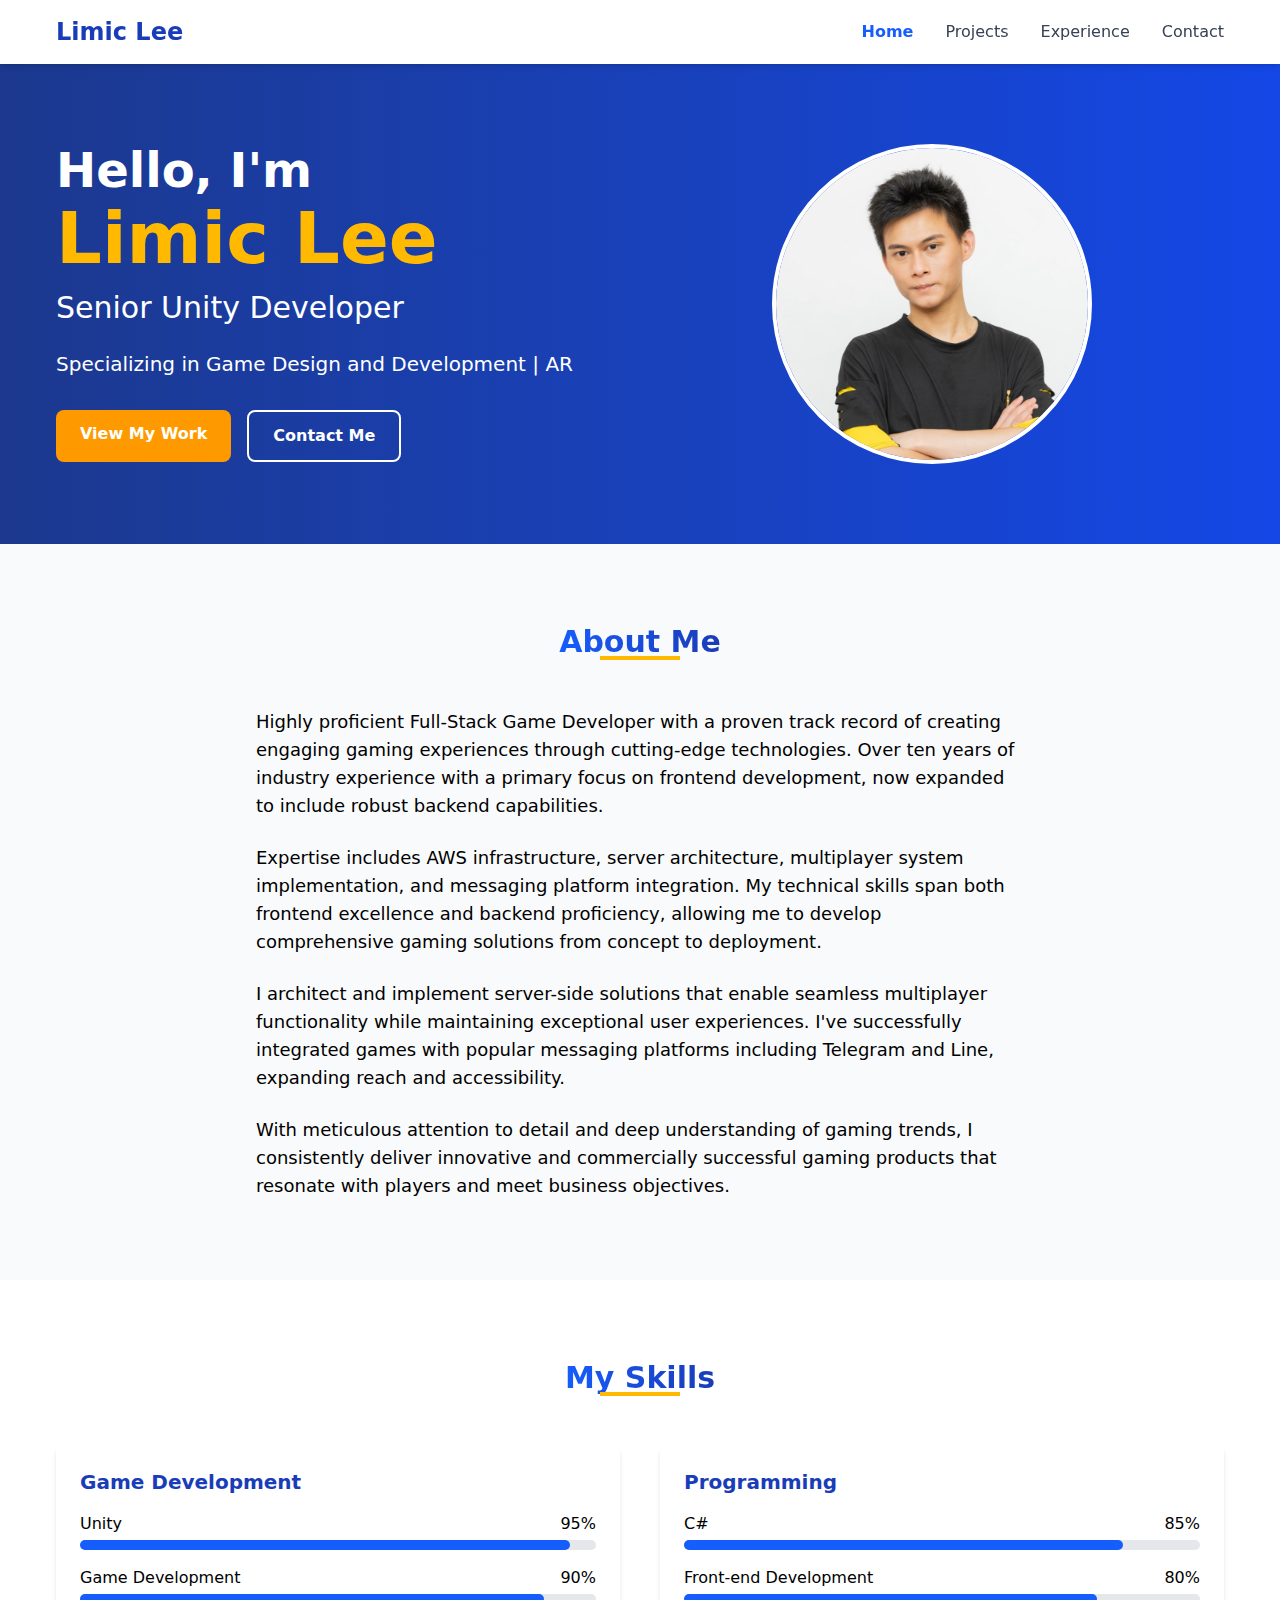
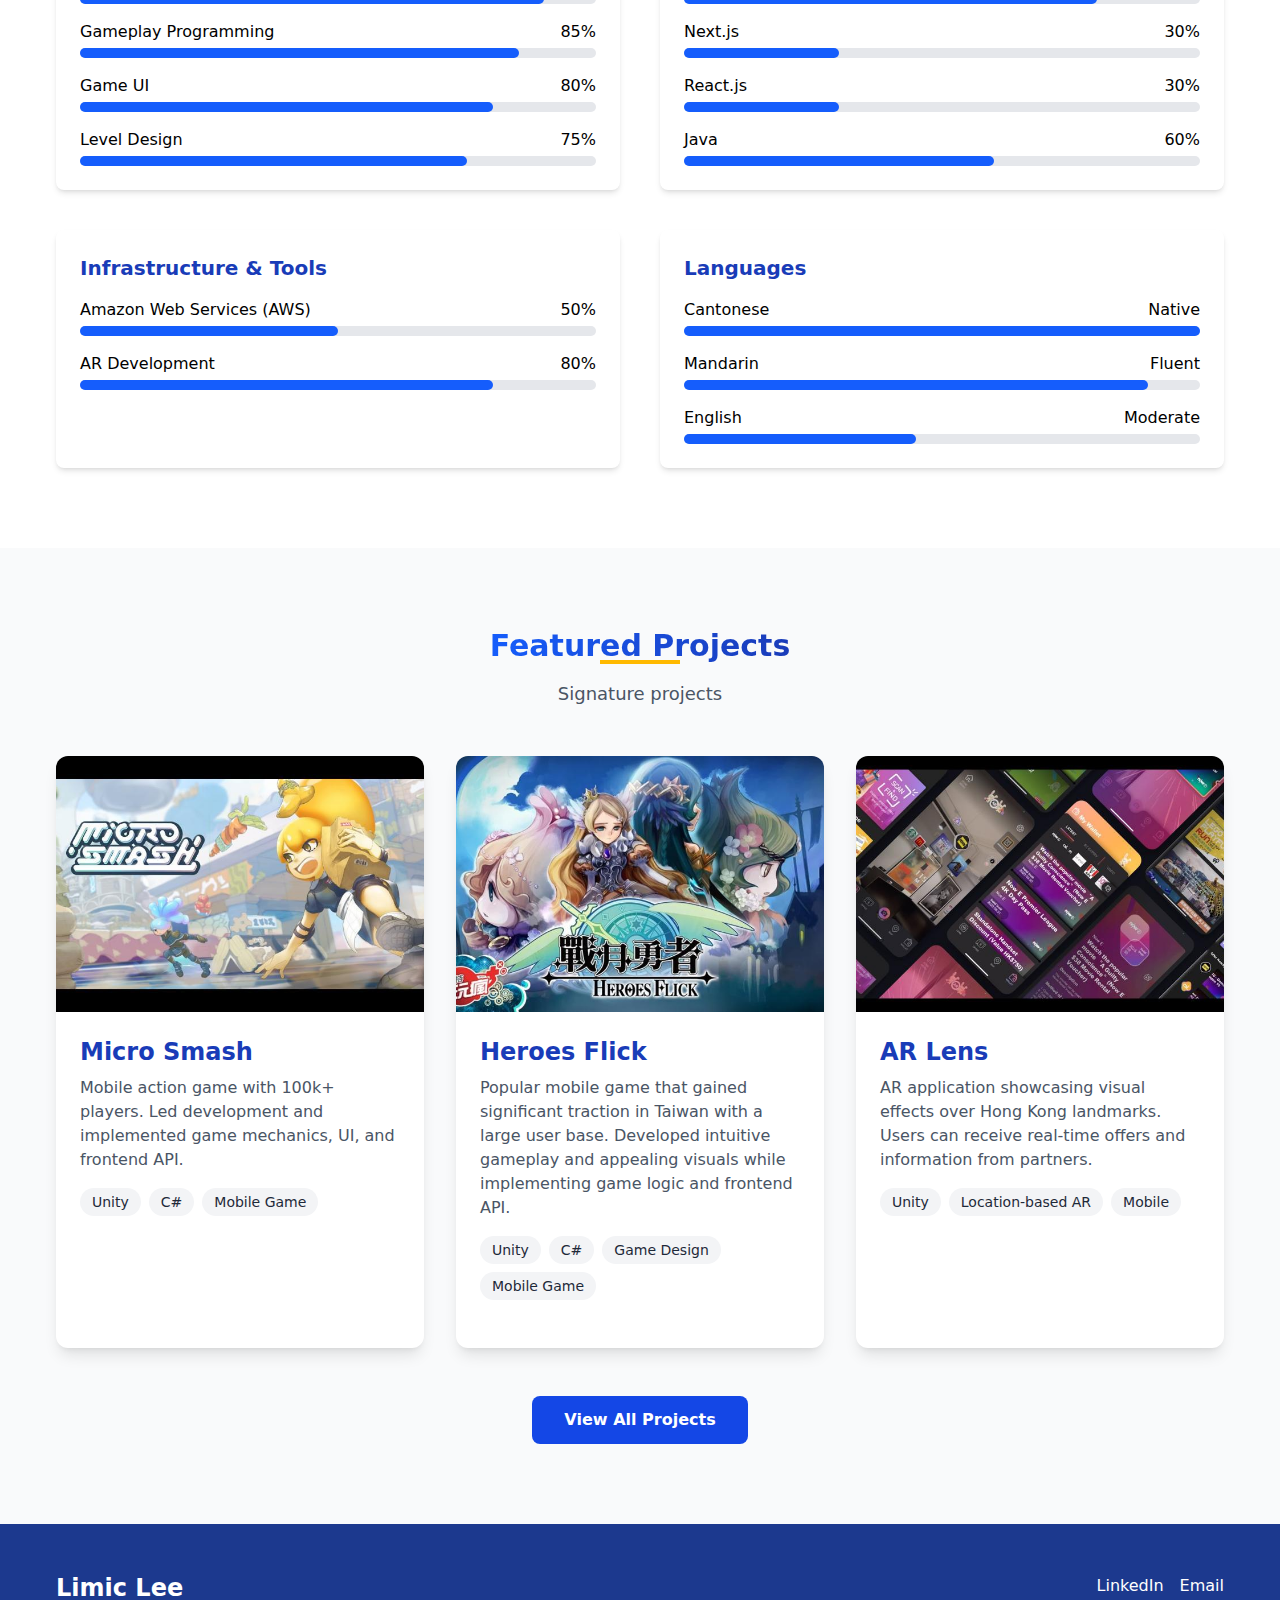
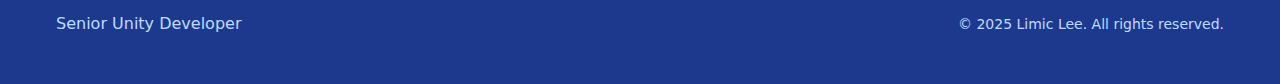
==== index.html @ 64f0cc7f "create" ====
<!DOCTYPE html><html lang="en"><head><meta charSet="utf-8"/><meta name="viewport" content="width=device-width, initial-scale=1"/><link rel="preload" as="image" href="/images/profile/profile.jpg"/><link rel="preload" as="image" href="/images/projects/micro-smash.jpg"/><link rel="stylesheet" href="/_next/static/css/51910f0afa88c07d.css" data-precedence="next"/><link rel="preload" as="script" fetchPriority="low" href="/_next/static/chunks/webpack-a0c8c72d72fac105.js"/><script src="/_next/static/chunks/4bd1b696-efeb426146ca8cad.js" async=""></script><script src="/_next/static/chunks/684-679fa1c70cdd7323.js" async=""></script><script src="/_next/static/chunks/main-app-23a3c7ce89d1ee80.js" async=""></script><script src="/_next/static/chunks/874-9ec3decfce9640ec.js" async=""></script><script src="/_next/static/chunks/app/layout-7b5fafb52e3a3478.js" async=""></script><script src="/_next/static/chunks/766-8f47c16c1f2393fc.js" async=""></script><script src="/_next/static/chunks/app/page-43a7a3dc8f6ba7e9.js" async=""></script><title>Limic Lee | Game Developer Portfolio</title><meta name="description" content="Senior Unity Developer specializing in Game Design and AR Development"/><link rel="icon" href="/favicon.ico" type="image/x-icon" sizes="16x16"/><script src="/_next/static/chunks/polyfills-42372ed130431b0a.js" noModule=""></script></head><body><header class="bg-white shadow-md sticky top-0 z-50"><div class="container mx-auto px-4"><div class="flex justify-between items-center h-16"><div class="flex-shrink-0 font-bold text-2xl text-blue-800"><a href="/">Limic Lee</a></div><nav class="hidden md:flex space-x-8"><a class="text-blue-600 font-semibold hover:text-blue-500 transition-colors" href="/">Home</a><a class="text-gray-700 hover:text-blue-500 transition-colors" href="/projects">Projects</a><a class="text-gray-700 hover:text-blue-500 transition-colors" href="/experience">Experience</a><a class="text-gray-700 hover:text-blue-500 transition-colors" href="/contact">Contact</a></nav><button class="md:hidden flex items-center"><svg class="w-6 h-6" fill="none" stroke="currentColor" viewBox="0 0 24 24" xmlns="http://www.w3.org/2000/svg"><path stroke-linecap="round" stroke-linejoin="round" stroke-width="2" d="M4 6h16M4 12h16M4 18h16"></path></svg></button></div></div></header><main><section class="bg-gradient-to-r from-blue-900 to-blue-700 text-white py-20"><div class="container mx-auto px-4"><div class="flex flex-col md:flex-row items-center"><div class="md:w-1/2 mb-10 md:mb-0"><h1 class="text-4xl md:text-5xl font-bold mb-4"><span class="block">Hello, I&#x27;m</span><span class="block text-6xl md:text-7xl mt-2 text-amber-400">Limic Lee</span></h1><h2 class="text-2xl md:text-3xl mb-6">Senior Unity Developer</h2><p class="text-xl mb-8">Specializing in Game Design and Development | AR</p><div class="flex flex-wrap gap-4"><a class="bg-amber-500 hover:bg-amber-600 text-white font-bold py-3 px-6 rounded-lg transition duration-300" href="/projects">View My Work</a><a class="bg-transparent hover:bg-white hover:text-blue-700 text-white font-bold py-3 px-6 border-2 border-white rounded-lg transition duration-300" href="/contact">Contact Me</a></div></div><div class="md:w-1/2 flex justify-center"><div class="relative w-64 h-64 md:w-80 md:h-80 rounded-full overflow-hidden border-4 border-white"><img alt="Limic Lee" decoding="async" data-nimg="fill" style="position:absolute;height:100%;width:100%;left:0;top:0;right:0;bottom:0;object-fit:cover;color:transparent" src="/images/profile/profile.jpg"/></div></div></div></div></section><section class="py-20 bg-gray-50" id="about"><div class="container mx-auto px-4"><h2 class="text-3xl font-bold text-center mb-12 relative"><span class="bg-gradient-to-r from-blue-600 to-blue-800 bg-clip-text text-transparent">About Me</span><div class="absolute bottom-0 left-1/2 transform -translate-x-1/2 w-20 h-1 bg-amber-400 mt-2"></div></h2><div class="max-w-3xl mx-auto"><p class="text-lg mb-6">Highly proficient Full-Stack Game Developer with a proven track record of creating engaging gaming experiences through cutting-edge technologies. Over ten years of industry experience with a primary focus on frontend development, now expanded to include robust backend capabilities.</p><p class="text-lg mb-6">Expertise includes AWS infrastructure, server architecture, multiplayer system implementation, and messaging platform integration. My technical skills span both frontend excellence and backend proficiency, allowing me to develop comprehensive gaming solutions from concept to deployment.</p><p class="text-lg mb-6">I architect and implement server-side solutions that enable seamless multiplayer functionality while maintaining exceptional user experiences. I&#x27;ve successfully integrated games with popular messaging platforms including Telegram and Line, expanding reach and accessibility.</p><p class="text-lg">With meticulous attention to detail and deep understanding of gaming trends, I consistently deliver innovative and commercially successful gaming products that resonate with players and meet business objectives.</p></div></div></section><section class="py-20" id="skills"><div class="container mx-auto px-4"><h2 class="text-3xl font-bold text-center mb-12 relative"><span class="bg-gradient-to-r from-blue-600 to-blue-800 bg-clip-text text-transparent">My Skills</span><div class="absolute bottom-0 left-1/2 transform -translate-x-1/2 w-20 h-1 bg-amber-400 mt-2"></div></h2><div class="grid grid-cols-1 md:grid-cols-2 gap-10"><div class="bg-white p-6 rounded-lg shadow-md"><h3 class="text-xl font-semibold mb-4 text-blue-800">Game Development</h3><div class="space-y-4"><div><div class="flex justify-between mb-1"><span>Unity</span><span>95%</span></div><div class="w-full bg-gray-200 rounded-full h-2.5"><div class="bg-blue-600 h-2.5 rounded-full" style="width:95%"></div></div></div><div><div class="flex justify-between mb-1"><span>Game Development</span><span>90%</span></div><div class="w-full bg-gray-200 rounded-full h-2.5"><div class="bg-blue-600 h-2.5 rounded-full" style="width:90%"></div></div></div><div><div class="flex justify-between mb-1"><span>Gameplay Programming</span><span>85%</span></div><div class="w-full bg-gray-200 rounded-full h-2.5"><div class="bg-blue-600 h-2.5 rounded-full" style="width:85%"></div></div></div><div><div class="flex justify-between mb-1"><span>Game UI</span><span>80%</span></div><div class="w-full bg-gray-200 rounded-full h-2.5"><div class="bg-blue-600 h-2.5 rounded-full" style="width:80%"></div></div></div><div><div class="flex justify-between mb-1"><span>Level Design</span><span>75%</span></div><div class="w-full bg-gray-200 rounded-full h-2.5"><div class="bg-blue-600 h-2.5 rounded-full" style="width:75%"></div></div></div></div></div><div class="bg-white p-6 rounded-lg shadow-md"><h3 class="text-xl font-semibold mb-4 text-blue-800">Programming</h3><div class="space-y-4"><div><div class="flex justify-between mb-1"><span>C#</span><span>85%</span></div><div class="w-full bg-gray-200 rounded-full h-2.5"><div class="bg-blue-600 h-2.5 rounded-full" style="width:85%"></div></div></div><div><div class="flex justify-between mb-1"><span>Front-end Development</span><span>80%</span></div><div class="w-full bg-gray-200 rounded-full h-2.5"><div class="bg-blue-600 h-2.5 rounded-full" style="width:80%"></div></div></div><div><div class="flex justify-between mb-1"><span>Next.js</span><span>30%</span></div><div class="w-full bg-gray-200 rounded-full h-2.5"><div class="bg-blue-600 h-2.5 rounded-full" style="width:30%"></div></div></div><div><div class="flex justify-between mb-1"><span>React.js</span><span>30%</span></div><div class="w-full bg-gray-200 rounded-full h-2.5"><div class="bg-blue-600 h-2.5 rounded-full" style="width:30%"></div></div></div><div><div class="flex justify-between mb-1"><span>Java</span><span>60%</span></div><div class="w-full bg-gray-200 rounded-full h-2.5"><div class="bg-blue-600 h-2.5 rounded-full" style="width:60%"></div></div></div></div></div><div class="bg-white p-6 rounded-lg shadow-md"><h3 class="text-xl font-semibold mb-4 text-blue-800">Infrastructure &amp; Tools</h3><div class="space-y-4"><div><div class="flex justify-between mb-1"><span>Amazon Web Services (AWS)</span><span>50%</span></div><div class="w-full bg-gray-200 rounded-full h-2.5"><div class="bg-blue-600 h-2.5 rounded-full" style="width:50%"></div></div></div><div><div class="flex justify-between mb-1"><span>AR Development</span><span>80%</span></div><div class="w-full bg-gray-200 rounded-full h-2.5"><div class="bg-blue-600 h-2.5 rounded-full" style="width:80%"></div></div></div></div></div><div class="bg-white p-6 rounded-lg shadow-md"><h3 class="text-xl font-semibold mb-4 text-blue-800">Languages</h3><div class="space-y-4"><div><div class="flex justify-between mb-1"><span>Cantonese</span><span>Native</span></div><div class="w-full bg-gray-200 rounded-full h-2.5"><div class="bg-blue-600 h-2.5 rounded-full" style="width:100%"></div></div></div><div><div class="flex justify-between mb-1"><span>Mandarin</span><span>Fluent</span></div><div class="w-full bg-gray-200 rounded-full h-2.5"><div class="bg-blue-600 h-2.5 rounded-full" style="width:90%"></div></div></div><div><div class="flex justify-between mb-1"><span>English</span><span>Moderate</span></div><div class="w-full bg-gray-200 rounded-full h-2.5"><div class="bg-blue-600 h-2.5 rounded-full" style="width:45%"></div></div></div></div></div></div></div></section><section class="py-20 bg-gray-50"><div class="container mx-auto px-4"><h2 class="text-3xl font-bold text-center mb-4 relative"><span class="bg-gradient-to-r from-blue-600 to-blue-800 bg-clip-text text-transparent">Featured Projects</span><div class="absolute bottom-0 left-1/2 transform -translate-x-1/2 w-20 h-1 bg-amber-400 mt-2"></div></h2><p class="text-center text-lg text-gray-600 mb-12">Signature projects</p><div class="grid grid-cols-1 md:grid-cols-2 lg:grid-cols-3 gap-8"><div class="bg-white rounded-xl overflow-hidden shadow-lg transition-transform hover:-translate-y-2 duration-300"><div class="relative h-64"><img alt="Micro Smash" decoding="async" data-nimg="fill" style="position:absolute;height:100%;width:100%;left:0;top:0;right:0;bottom:0;object-fit:cover;color:transparent" src="/images/projects/micro-smash.jpg"/></div><div class="p-6"><h3 class="text-2xl font-bold text-blue-800 mb-2">Micro Smash</h3><p class="text-gray-600 mb-4">Mobile action game with 100k+ players. Led development and implemented game mechanics, UI, and frontend API.</p><div class="flex flex-wrap gap-2 mb-6"><span class="bg-gray-100 text-gray-800 text-sm px-3 py-1 rounded-full">Unity</span><span class="bg-gray-100 text-gray-800 text-sm px-3 py-1 rounded-full">C#</span><span class="bg-gray-100 text-gray-800 text-sm px-3 py-1 rounded-full">Mobile Game</span></div></div></div><div class="bg-white rounded-xl overflow-hidden shadow-lg transition-transform hover:-translate-y-2 duration-300"><div class="relative h-64"><img alt="Heroes Flick" loading="lazy" decoding="async" data-nimg="fill" style="position:absolute;height:100%;width:100%;left:0;top:0;right:0;bottom:0;object-fit:cover;color:transparent" src="/images/projects/heroes-flick.jpg"/></div><div class="p-6"><h3 class="text-2xl font-bold text-blue-800 mb-2">Heroes Flick</h3><p class="text-gray-600 mb-4">Popular mobile game that gained significant traction in Taiwan with a large user base. Developed intuitive gameplay and appealing visuals while implementing game logic and frontend API.</p><div class="flex flex-wrap gap-2 mb-6"><span class="bg-gray-100 text-gray-800 text-sm px-3 py-1 rounded-full">Unity</span><span class="bg-gray-100 text-gray-800 text-sm px-3 py-1 rounded-full">C#</span><span class="bg-gray-100 text-gray-800 text-sm px-3 py-1 rounded-full">Game Design</span><span class="bg-gray-100 text-gray-800 text-sm px-3 py-1 rounded-full">Mobile Game</span></div></div></div><div class="bg-white rounded-xl overflow-hidden shadow-lg transition-transform hover:-translate-y-2 duration-300"><div class="relative h-64"><img alt="AR Lens" loading="lazy" decoding="async" data-nimg="fill" style="position:absolute;height:100%;width:100%;left:0;top:0;right:0;bottom:0;object-fit:cover;color:transparent" src="/images/projects/ar-lens.jpg"/></div><div class="p-6"><h3 class="text-2xl font-bold text-blue-800 mb-2">AR Lens</h3><p class="text-gray-600 mb-4">AR application showcasing visual effects over Hong Kong landmarks. Users can receive real-time offers and information from partners.</p><div class="flex flex-wrap gap-2 mb-6"><span class="bg-gray-100 text-gray-800 text-sm px-3 py-1 rounded-full">Unity</span><span class="bg-gray-100 text-gray-800 text-sm px-3 py-1 rounded-full">Location-based AR</span><span class="bg-gray-100 text-gray-800 text-sm px-3 py-1 rounded-full">Mobile</span></div></div></div></div><div class="text-center mt-12"><a class="bg-blue-700 hover:bg-blue-800 text-white font-semibold py-3 px-8 rounded-lg inline-block transition duration-300" href="/projects">View All Projects</a></div></div></section></main><footer class="bg-blue-900 text-white py-12"><div class="container mx-auto px-4"><div class="flex flex-col md:flex-row justify-between items-center"><div class="mb-6 md:mb-0"><h2 class="text-2xl font-bold mb-2">Limic Lee</h2><p class="text-blue-200">Senior Unity Developer</p></div><div class="flex flex-col items-center md:items-end"><div class="flex space-x-4 mb-4"><a href="https://linkedin.com/in/limic-lee" target="_blank" rel="noopener noreferrer" class="text-white hover:text-amber-400 transition duration-300" aria-label="LinkedIn">LinkedIn</a><a href="mailto:limiclee@gmail.com" class="text-white hover:text-amber-400 transition duration-300" aria-label="Email">Email</a></div><p class="text-blue-200 text-sm">© <!-- -->2025<!-- --> Limic Lee. All rights reserved.</p></div></div></div></footer><script src="/_next/static/chunks/webpack-a0c8c72d72fac105.js" async=""></script><script>(self.__next_f=self.__next_f||[]).push([0])</script><script>self.__next_f.push([1,"1:\"$Sreact.fragment\"\n2:I[4228,[\"874\",\"static/chunks/874-9ec3decfce9640ec.js\",\"177\",\"static/chunks/app/layout-7b5fafb52e3a3478.js\"],\"default\"]\n3:I[7555,[],\"\"]\n4:I[1295,[],\"\"]\n5:I[6874,[\"874\",\"static/chunks/874-9ec3decfce9640ec.js\",\"766\",\"static/chunks/766-8f47c16c1f2393fc.js\",\"974\",\"static/chunks/app/page-43a7a3dc8f6ba7e9.js\"],\"\"]\n6:I[3063,[\"874\",\"static/chunks/874-9ec3decfce9640ec.js\",\"766\",\"static/chunks/766-8f47c16c1f2393fc.js\",\"974\",\"static/chunks/app/page-43a7a3dc8f6ba7e9.js\"],\"Image\"]\n7:I[8922,[\"874\",\"static/chunks/874-9ec3decfce9640ec.js\",\"766\",\"static/chunks/766-8f47c16c1f2393fc.js\",\"974\",\"static/chunks/app/page-43a7a3dc8f6ba7e9.js\"],\"default\"]\n8:I[9665,[],\"OutletBoundary\"]\nb:I[9665,[],\"ViewportBoundary\"]\nd:I[9665,[],\"MetadataBoundary\"]\nf:I[6614,[],\"\"]\n:HL[\"/_next/static/css/51910f0afa88c07d.css\",\"style\"]\n"])</script><script>self.__next_f.push([1,"0:{\"P\":null,\"b\":\"Vn0CAXa1yQ4frohEZ2VW-\",\"p\":\"\",\"c\":[\"\",\"\"],\"i\":false,\"f\":[[[\"\",{\"children\":[\"__PAGE__\",{}]},\"$undefined\",\"$undefined\",true],[\"\",[\"$\",\"$1\",\"c\",{\"children\":[[[\"$\",\"link\",\"0\",{\"rel\":\"stylesheet\",\"href\":\"/_next/static/css/51910f0afa88c07d.css\",\"precedence\":\"next\",\"crossOrigin\":\"$undefined\",\"nonce\":\"$undefined\"}]],[\"$\",\"html\",null,{\"lang\":\"en\",\"children\":[\"$\",\"body\",null,{\"children\":[[\"$\",\"$L2\",null,{}],[\"$\",\"main\",null,{\"children\":[\"$\",\"$L3\",null,{\"parallelRouterKey\":\"children\",\"error\":\"$undefined\",\"errorStyles\":\"$undefined\",\"errorScripts\":\"$undefined\",\"template\":[\"$\",\"$L4\",null,{}],\"templateStyles\":\"$undefined\",\"templateScripts\":\"$undefined\",\"notFound\":[[[\"$\",\"title\",null,{\"children\":\"404: This page could not be found.\"}],[\"$\",\"div\",null,{\"style\":{\"fontFamily\":\"system-ui,\\\"Segoe UI\\\",Roboto,Helvetica,Arial,sans-serif,\\\"Apple Color Emoji\\\",\\\"Segoe UI Emoji\\\"\",\"height\":\"100vh\",\"textAlign\":\"center\",\"display\":\"flex\",\"flexDirection\":\"column\",\"alignItems\":\"center\",\"justifyContent\":\"center\"},\"children\":[\"$\",\"div\",null,{\"children\":[[\"$\",\"style\",null,{\"dangerouslySetInnerHTML\":{\"__html\":\"body{color:#000;background:#fff;margin:0}.next-error-h1{border-right:1px solid rgba(0,0,0,.3)}@media (prefers-color-scheme:dark){body{color:#fff;background:#000}.next-error-h1{border-right:1px solid rgba(255,255,255,.3)}}\"}}],[\"$\",\"h1\",null,{\"className\":\"next-error-h1\",\"style\":{\"display\":\"inline-block\",\"margin\":\"0 20px 0 0\",\"padding\":\"0 23px 0 0\",\"fontSize\":24,\"fontWeight\":500,\"verticalAlign\":\"top\",\"lineHeight\":\"49px\"},\"children\":404}],[\"$\",\"div\",null,{\"style\":{\"display\":\"inline-block\"},\"children\":[\"$\",\"h2\",null,{\"style\":{\"fontSize\":14,\"fontWeight\":400,\"lineHeight\":\"49px\",\"margin\":0},\"children\":\"This page could not be found.\"}]}]]}]}]],[]],\"forbidden\":\"$undefined\",\"unauthorized\":\"$undefined\"}]}],[\"$\",\"footer\",null,{\"className\":\"bg-blue-900 text-white py-12\",\"children\":[\"$\",\"div\",null,{\"className\":\"container mx-auto px-4\",\"children\":[\"$\",\"div\",null,{\"className\":\"flex flex-col md:flex-row justify-between items-center\",\"children\":[[\"$\",\"div\",null,{\"className\":\"mb-6 md:mb-0\",\"children\":[[\"$\",\"h2\",null,{\"className\":\"text-2xl font-bold mb-2\",\"children\":\"Limic Lee\"}],[\"$\",\"p\",null,{\"className\":\"text-blue-200\",\"children\":\"Senior Unity Developer\"}]]}],[\"$\",\"div\",null,{\"className\":\"flex flex-col items-center md:items-end\",\"children\":[[\"$\",\"div\",null,{\"className\":\"flex space-x-4 mb-4\",\"children\":[[\"$\",\"a\",null,{\"href\":\"https://linkedin.com/in/limic-lee\",\"target\":\"_blank\",\"rel\":\"noopener noreferrer\",\"className\":\"text-white hover:text-amber-400 transition duration-300\",\"aria-label\":\"LinkedIn\",\"children\":\"LinkedIn\"}],[\"$\",\"a\",null,{\"href\":\"mailto:limiclee@gmail.com\",\"className\":\"text-white hover:text-amber-400 transition duration-300\",\"aria-label\":\"Email\",\"children\":\"Email\"}]]}],[\"$\",\"p\",null,{\"className\":\"text-blue-200 text-sm\",\"children\":[\"© \",2025,\" Limic Lee. All rights reserved.\"]}]]}]]}]}]}]]}]}]]}],{\"children\":[\"__PAGE__\",[\"$\",\"$1\",\"c\",{\"children\":[[[\"$\",\"section\",null,{\"className\":\"bg-gradient-to-r from-blue-900 to-blue-700 text-white py-20\",\"children\":[\"$\",\"div\",null,{\"className\":\"container mx-auto px-4\",\"children\":[\"$\",\"div\",null,{\"className\":\"flex flex-col md:flex-row items-center\",\"children\":[[\"$\",\"div\",null,{\"className\":\"md:w-1/2 mb-10 md:mb-0\",\"children\":[[\"$\",\"h1\",null,{\"className\":\"text-4xl md:text-5xl font-bold mb-4\",\"children\":[[\"$\",\"span\",null,{\"className\":\"block\",\"children\":\"Hello, I'm\"}],[\"$\",\"span\",null,{\"className\":\"block text-6xl md:text-7xl mt-2 text-amber-400\",\"children\":\"Limic Lee\"}]]}],[\"$\",\"h2\",null,{\"className\":\"text-2xl md:text-3xl mb-6\",\"children\":\"Senior Unity Developer\"}],[\"$\",\"p\",null,{\"className\":\"text-xl mb-8\",\"children\":\"Specializing in Game Design and Development | AR\"}],[\"$\",\"div\",null,{\"className\":\"flex flex-wrap gap-4\",\"children\":[[\"$\",\"$L5\",null,{\"href\":\"/projects\",\"className\":\"bg-amber-500 hover:bg-amber-600 text-white font-bold py-3 px-6 rounded-lg transition duration-300\",\"children\":\"View My Work\"}],[\"$\",\"$L5\",null,{\"href\":\"/contact\",\"className\":\"bg-transparent hover:bg-white hover:text-blue-700 text-white font-bold py-3 px-6 border-2 border-white rounded-lg transition duration-300\",\"children\":\"Contact Me\"}]]}]]}],[\"$\",\"div\",null,{\"className\":\"md:w-1/2 flex justify-center\",\"children\":[\"$\",\"div\",null,{\"className\":\"relative w-64 h-64 md:w-80 md:h-80 rounded-full overflow-hidden border-4 border-white\",\"children\":[\"$\",\"$L6\",null,{\"src\":\"/images/profile/profile.jpg\",\"alt\":\"Limic Lee\",\"fill\":true,\"sizes\":\"(max-width: 768px) 100vw, 300px\",\"style\":{\"objectFit\":\"cover\"},\"priority\":true}]}]}]]}]}]}],[\"$\",\"section\",null,{\"className\":\"py-20 bg-gray-50\",\"id\":\"about\",\"children\":[\"$\",\"div\",null,{\"className\":\"container mx-auto px-4\",\"children\":[[\"$\",\"h2\",null,{\"className\":\"text-3xl font-bold text-center mb-12 relative\",\"children\":[[\"$\",\"span\",null,{\"className\":\"bg-gradient-to-r from-blue-600 to-blue-800 bg-clip-text text-transparent\",\"children\":\"About Me\"}],[\"$\",\"div\",null,{\"className\":\"absolute bottom-0 left-1/2 transform -translate-x-1/2 w-20 h-1 bg-amber-400 mt-2\"}]]}],[\"$\",\"div\",null,{\"className\":\"max-w-3xl mx-auto\",\"children\":[[\"$\",\"p\",null,{\"className\":\"text-lg mb-6\",\"children\":\"Highly proficient Full-Stack Game Developer with a proven track record of creating engaging gaming experiences through cutting-edge technologies. Over ten years of industry experience with a primary focus on frontend development, now expanded to include robust backend capabilities.\"}],[\"$\",\"p\",null,{\"className\":\"text-lg mb-6\",\"children\":\"Expertise includes AWS infrastructure, server architecture, multiplayer system implementation, and messaging platform integration. My technical skills span both frontend excellence and backend proficiency, allowing me to develop comprehensive gaming solutions from concept to deployment.\"}],[\"$\",\"p\",null,{\"className\":\"text-lg mb-6\",\"children\":\"I architect and implement server-side solutions that enable seamless multiplayer functionality while maintaining exceptional user experiences. I've successfully integrated games with popular messaging platforms including Telegram and Line, expanding reach and accessibility.\"}],[\"$\",\"p\",null,{\"className\":\"text-lg\",\"children\":\"With meticulous attention to detail and deep understanding of gaming trends, I consistently deliver innovative and commercially successful gaming products that resonate with players and meet business objectives.\"}]]}]]}]}],[\"$\",\"section\",null,{\"className\":\"py-20\",\"id\":\"skills\",\"children\":[\"$\",\"div\",null,{\"className\":\"container mx-auto px-4\",\"children\":[[\"$\",\"h2\",null,{\"className\":\"text-3xl font-bold text-center mb-12 relative\",\"children\":[[\"$\",\"span\",null,{\"className\":\"bg-gradient-to-r from-blue-600 to-blue-800 bg-clip-text text-transparent\",\"children\":\"My Skills\"}],[\"$\",\"div\",null,{\"className\":\"absolute bottom-0 left-1/2 transform -translate-x-1/2 w-20 h-1 bg-amber-400 mt-2\"}]]}],[\"$\",\"div\",null,{\"className\":\"grid grid-cols-1 md:grid-cols-2 gap-10\",\"children\":[[\"$\",\"div\",\"0\",{\"className\":\"bg-white p-6 rounded-lg shadow-md\",\"children\":[[\"$\",\"h3\",null,{\"className\":\"text-xl font-semibold mb-4 text-blue-800\",\"children\":\"Game Development\"}],[\"$\",\"div\",null,{\"className\":\"space-y-4\",\"children\":[[\"$\",\"div\",\"0\",{\"children\":[[\"$\",\"div\",null,{\"className\":\"flex justify-between mb-1\",\"children\":[[\"$\",\"span\",null,{\"children\":\"Unity\"}],[\"$\",\"span\",null,{\"children\":\"95%\"}]]}],[\"$\",\"div\",null,{\"className\":\"w-full bg-gray-200 rounded-full h-2.5\",\"children\":[\"$\",\"div\",null,{\"className\":\"bg-blue-600 h-2.5 rounded-full\",\"style\":{\"width\":\"95%\"}}]}]]}],[\"$\",\"div\",\"1\",{\"children\":[[\"$\",\"div\",null,{\"className\":\"flex justify-between mb-1\",\"children\":[[\"$\",\"span\",null,{\"children\":\"Game Development\"}],[\"$\",\"span\",null,{\"children\":\"90%\"}]]}],[\"$\",\"div\",null,{\"className\":\"w-full bg-gray-200 rounded-full h-2.5\",\"children\":[\"$\",\"div\",null,{\"className\":\"bg-blue-600 h-2.5 rounded-full\",\"style\":{\"width\":\"90%\"}}]}]]}],[\"$\",\"div\",\"2\",{\"children\":[[\"$\",\"div\",null,{\"className\":\"flex justify-between mb-1\",\"children\":[[\"$\",\"span\",null,{\"children\":\"Gameplay Programming\"}],[\"$\",\"span\",null,{\"children\":\"85%\"}]]}],[\"$\",\"div\",null,{\"className\":\"w-full bg-gray-200 rounded-full h-2.5\",\"children\":[\"$\",\"div\",null,{\"className\":\"bg-blue-600 h-2.5 rounded-full\",\"style\":{\"width\":\"85%\"}}]}]]}],[\"$\",\"div\",\"3\",{\"children\":[[\"$\",\"div\",null,{\"className\":\"flex justify-between mb-1\",\"children\":[[\"$\",\"span\",null,{\"children\":\"Game UI\"}],[\"$\",\"span\",null,{\"children\":\"80%\"}]]}],[\"$\",\"div\",null,{\"className\":\"w-full bg-gray-200 rounded-full h-2.5\",\"children\":[\"$\",\"div\",null,{\"className\":\"bg-blue-600 h-2.5 rounded-full\",\"style\":{\"width\":\"80%\"}}]}]]}],[\"$\",\"div\",\"4\",{\"children\":[[\"$\",\"div\",null,{\"className\":\"flex justify-between mb-1\",\"children\":[[\"$\",\"span\",null,{\"children\":\"Level Design\"}],[\"$\",\"span\",null,{\"children\":\"75%\"}]]}],[\"$\",\"div\",null,{\"className\":\"w-full bg-gray-200 rounded-full h-2.5\",\"children\":[\"$\",\"div\",null,{\"className\":\"bg-blue-600 h-2.5 rounded-full\",\"style\":{\"width\":\"75%\"}}]}]]}]]}]]}],[\"$\",\"div\",\"1\",{\"className\":\"bg-white p-6 rounded-lg shadow-md\",\"children\":[[\"$\",\"h3\",null,{\"className\":\"text-xl font-semibold mb-4 text-blue-800\",\"children\":\"Programming\"}],[\"$\",\"div\",null,{\"className\":\"space-y-4\",\"children\":[[\"$\",\"div\",\"0\",{\"children\":[[\"$\",\"div\",null,{\"className\":\"flex justify-between mb-1\",\"children\":[[\"$\",\"span\",null,{\"children\":\"C#\"}],[\"$\",\"span\",null,{\"children\":\"85%\"}]]}],[\"$\",\"div\",null,{\"className\":\"w-full bg-gray-200 rounded-full h-2.5\",\"children\":[\"$\",\"div\",null,{\"className\":\"bg-blue-600 h-2.5 rounded-full\",\"style\":{\"width\":\"85%\"}}]}]]}],[\"$\",\"div\",\"1\",{\"children\":[[\"$\",\"div\",null,{\"className\":\"flex justify-between mb-1\",\"children\":[[\"$\",\"span\",null,{\"children\":\"Front-end Development\"}],[\"$\",\"span\",null,{\"children\":\"80%\"}]]}],[\"$\",\"div\",null,{\"className\":\"w-full bg-gray-200 rounded-full h-2.5\",\"children\":[\"$\",\"div\",null,{\"className\":\"bg-blue-600 h-2.5 rounded-full\",\"style\":{\"width\":\"80%\"}}]}]]}],[\"$\",\"div\",\"2\",{\"children\":[[\"$\",\"div\",null,{\"className\":\"flex justify-between mb-1\",\"children\":[[\"$\",\"span\",null,{\"children\":\"Next.js\"}],[\"$\",\"span\",null,{\"children\":\"30%\"}]]}],[\"$\",\"div\",null,{\"className\":\"w-full bg-gray-200 rounded-full h-2.5\",\"children\":[\"$\",\"div\",null,{\"className\":\"bg-blue-600 h-2.5 rounded-full\",\"style\":{\"width\":\"30%\"}}]}]]}],[\"$\",\"div\",\"3\",{\"children\":[[\"$\",\"div\",null,{\"className\":\"flex justify-between mb-1\",\"children\":[[\"$\",\"span\",null,{\"children\":\"React.js\"}],[\"$\",\"span\",null,{\"children\":\"30%\"}]]}],[\"$\",\"div\",null,{\"className\":\"w-full bg-gray-200 rounded-full h-2.5\",\"children\":[\"$\",\"div\",null,{\"className\":\"bg-blue-600 h-2.5 rounded-full\",\"style\":{\"width\":\"30%\"}}]}]]}],[\"$\",\"div\",\"4\",{\"children\":[[\"$\",\"div\",null,{\"className\":\"flex justify-between mb-1\",\"children\":[[\"$\",\"span\",null,{\"children\":\"Java\"}],[\"$\",\"span\",null,{\"children\":\"60%\"}]]}],[\"$\",\"div\",null,{\"className\":\"w-full bg-gray-200 rounded-full h-2.5\",\"children\":[\"$\",\"div\",null,{\"className\":\"bg-blue-600 h-2.5 rounded-full\",\"style\":{\"width\":\"60%\"}}]}]]}]]}]]}],[\"$\",\"div\",\"2\",{\"className\":\"bg-white p-6 rounded-lg shadow-md\",\"children\":[[\"$\",\"h3\",null,{\"className\":\"text-xl font-semibold mb-4 text-blue-800\",\"children\":\"Infrastructure \u0026 Tools\"}],[\"$\",\"div\",null,{\"className\":\"space-y-4\",\"children\":[[\"$\",\"div\",\"0\",{\"children\":[[\"$\",\"div\",null,{\"className\":\"flex justify-between mb-1\",\"children\":[[\"$\",\"span\",null,{\"children\":\"Amazon Web Services (AWS)\"}],[\"$\",\"span\",null,{\"children\":\"50%\"}]]}],[\"$\",\"div\",null,{\"className\":\"w-full bg-gray-200 rounded-full h-2.5\",\"children\":[\"$\",\"div\",null,{\"className\":\"bg-blue-600 h-2.5 rounded-full\",\"style\":{\"width\":\"50%\"}}]}]]}],[\"$\",\"div\",\"1\",{\"children\":[[\"$\",\"div\",null,{\"className\":\"flex justify-between mb-1\",\"children\":[[\"$\",\"span\",null,{\"children\":\"AR Development\"}],[\"$\",\"span\",null,{\"children\":\"80%\"}]]}],[\"$\",\"div\",null,{\"className\":\"w-full bg-gray-200 rounded-full h-2.5\",\"children\":[\"$\",\"div\",null,{\"className\":\"bg-blue-600 h-2.5 rounded-full\",\"style\":{\"width\":\"80%\"}}]}]]}]]}]]}],[\"$\",\"div\",\"3\",{\"className\":\"bg-white p-6 rounded-lg shadow-md\",\"children\":[[\"$\",\"h3\",null,{\"className\":\"text-xl font-semibold mb-4 text-blue-800\",\"children\":\"Languages\"}],[\"$\",\"div\",null,{\"className\":\"space-y-4\",\"children\":[[\"$\",\"div\",\"0\",{\"children\":[[\"$\",\"div\",null,{\"className\":\"flex justify-between mb-1\",\"children\":[[\"$\",\"span\",null,{\"children\":\"Cantonese\"}],[\"$\",\"span\",null,{\"children\":\"Native\"}]]}],[\"$\",\"div\",null,{\"className\":\"w-full bg-gray-200 rounded-full h-2.5\",\"children\":[\"$\",\"div\",null,{\"className\":\"bg-blue-600 h-2.5 rounded-full\",\"style\":{\"width\":\"100%\"}}]}]]}],[\"$\",\"div\",\"1\",{\"children\":[[\"$\",\"div\",null,{\"className\":\"flex justify-between mb-1\",\"children\":[[\"$\",\"span\",null,{\"children\":\"Mandarin\"}],[\"$\",\"span\",null,{\"children\":\"Fluent\"}]]}],[\"$\",\"div\",null,{\"className\":\"w-full bg-gray-200 rounded-full h-2.5\",\"children\":[\"$\",\"div\",null,{\"className\":\"bg-blue-600 h-2.5 rounded-full\",\"style\":{\"width\":\"90%\"}}]}]]}],[\"$\",\"div\",\"2\",{\"children\":[[\"$\",\"div\",null,{\"className\":\"flex justify-between mb-1\",\"children\":[[\"$\",\"span\",null,{\"children\":\"English\"}],[\"$\",\"span\",null,{\"children\":\"Moderate\"}]]}],[\"$\",\"div\",null,{\"className\":\"w-full bg-gray-200 rounded-full h-2.5\",\"children\":[\"$\",\"div\",null,{\"className\":\"bg-blue-600 h-2.5 rounded-full\",\"style\":{\"width\":\"45%\"}}]}]]}]]}]]}]]}]]}]}],[\"$\",\"$L7\",null,{}]],\"$undefined\",null,[\"$\",\"$L8\",null,{\"children\":[\"$L9\",\"$La\",null]}]]}],{},null,false]},null,false],[\"$\",\"$1\",\"h\",{\"children\":[null,[\"$\",\"$1\",\"rVkNYYXtTAAxvlu_CWEqN\",{\"children\":[[\"$\",\"$Lb\",null,{\"children\":\"$Lc\"}],null]}],[\"$\",\"$Ld\",null,{\"children\":\"$Le\"}]]}],false]],\"m\":\"$undefined\",\"G\":[\"$f\",\"$undefined\"],\"s\":false,\"S\":true}\n"])</script><script>self.__next_f.push([1,"c:[[\"$\",\"meta\",\"0\",{\"charSet\":\"utf-8\"}],[\"$\",\"meta\",\"1\",{\"name\":\"viewport\",\"content\":\"width=device-width, initial-scale=1\"}]]\n9:null\n"])</script><script>self.__next_f.push([1,"a:null\ne:[[\"$\",\"title\",\"0\",{\"children\":\"Limic Lee | Game Developer Portfolio\"}],[\"$\",\"meta\",\"1\",{\"name\":\"description\",\"content\":\"Senior Unity Developer specializing in Game Design and AR Development\"}],[\"$\",\"link\",\"2\",{\"rel\":\"icon\",\"href\":\"/favicon.ico\",\"type\":\"image/x-icon\",\"sizes\":\"16x16\"}]]\n"])</script></body></html>
---- _next/static/css/51910f0afa88c07d.css ----
/*! tailwindcss v4.1.0 | MIT License | https://tailwindcss.com */@supports (((-webkit-hyphens:none)) and (not (margin-trim:inline))) or ((-moz-orient:inline) and (not (color:rgb(from red r g b)))){@layer base{*,::backdrop,:after,:before{--tw-translate-x:0;--tw-translate-y:0;--tw-translate-z:0;--tw-rotate-x:rotateX(0);--tw-rotate-y:rotateY(0);--tw-rotate-z:rotateZ(0);--tw-skew-x:skewX(0);--tw-skew-y:skewY(0);--tw-space-y-reverse:0;--tw-space-x-reverse:0;--tw-border-style:solid;--tw-gradient-position:initial;--tw-gradient-from:#0000;--tw-gradient-via:#0000;--tw-gradient-to:#0000;--tw-gradient-stops:initial;--tw-gradient-via-stops:initial;--tw-gradient-from-position:0%;--tw-gradient-via-position:50%;--tw-gradient-to-position:100%;--tw-font-weight:initial;--tw-shadow:0 0 #0000;--tw-shadow-color:initial;--tw-shadow-alpha:100%;--tw-inset-shadow:0 0 #0000;--tw-inset-shadow-color:initial;--tw-inset-shadow-alpha:100%;--tw-ring-color:initial;--tw-ring-shadow:0 0 #0000;--tw-inset-ring-color:initial;--tw-inset-ring-shadow:0 0 #0000;--tw-ring-inset:initial;--tw-ring-offset-width:0px;--tw-ring-offset-color:#fff;--tw-ring-offset-shadow:0 0 #0000;--tw-duration:initial}}}@layer theme{:host,:root{--font-sans:ui-sans-serif,system-ui,sans-serif,"Apple Color Emoji","Segoe UI Emoji","Segoe UI Symbol","Noto Color Emoji";--font-mono:ui-monospace,SFMono-Regular,Menlo,Monaco,Consolas,"Liberation Mono","Courier New",monospace;--color-red-50:oklch(97.1% .013 17.38);--color-red-200:oklch(88.5% .062 18.334);--color-red-700:oklch(50.5% .213 27.518);--color-amber-400:oklch(82.8% .189 84.429);--color-amber-500:oklch(76.9% .188 70.08);--color-amber-600:oklch(66.6% .179 58.318);--color-green-50:oklch(98.2% .018 155.826);--color-green-200:oklch(92.5% .084 155.995);--color-green-700:oklch(52.7% .154 150.069);--color-blue-100:oklch(93.2% .032 255.585);--color-blue-200:oklch(88.2% .059 254.128);--color-blue-500:oklch(62.3% .214 259.815);--color-blue-600:oklch(54.6% .245 262.881);--color-blue-700:oklch(48.8% .243 264.376);--color-blue-800:oklch(42.4% .199 265.638);--color-blue-900:oklch(37.9% .146 265.522);--color-gray-50:oklch(98.5% .002 247.839);--color-gray-100:oklch(96.7% .003 264.542);--color-gray-200:oklch(92.8% .006 264.531);--color-gray-300:oklch(87.2% .01 258.338);--color-gray-500:oklch(55.1% .027 264.364);--color-gray-600:oklch(44.6% .03 256.802);--color-gray-700:oklch(37.3% .034 259.733);--color-gray-800:oklch(27.8% .033 256.848);--color-black:#000;--color-white:#fff;--spacing:.25rem;--container-3xl:48rem;--container-4xl:56rem;--text-xs:.75rem;--text-xs--line-height:calc(1/.75);--text-sm:.875rem;--text-sm--line-height:calc(1.25/.875);--text-lg:1.125rem;--text-lg--line-height:calc(1.75/1.125);--text-xl:1.25rem;--text-xl--line-height:calc(1.75/1.25);--text-2xl:1.5rem;--text-2xl--line-height:calc(2/1.5);--text-3xl:1.875rem;--text-3xl--line-height:calc(2.25/1.875);--text-4xl:2.25rem;--text-4xl--line-height:calc(2.5/2.25);--text-5xl:3rem;--text-5xl--line-height:1;--text-6xl:3.75rem;--text-6xl--line-height:1;--text-7xl:4.5rem;--text-7xl--line-height:1;--font-weight-medium:500;--font-weight-semibold:600;--font-weight-bold:700;--radius-md:.375rem;--radius-lg:.5rem;--radius-xl:.75rem;--default-transition-duration:.15s;--default-transition-timing-function:cubic-bezier(.4,0,.2,1);--default-font-family:var(--font-sans);--default-mono-font-family:var(--font-mono)}}@layer base{*,::backdrop,:after,:before{box-sizing:border-box;border:0 solid;margin:0;padding:0}::file-selector-button{box-sizing:border-box;border:0 solid;margin:0;padding:0}:host,html{-webkit-text-size-adjust:100%;tab-size:4;line-height:1.5;font-family:var(--default-font-family,ui-sans-serif,system-ui,sans-serif,"Apple Color Emoji","Segoe UI Emoji","Segoe UI Symbol","Noto Color Emoji");font-feature-settings:var(--default-font-feature-settings,normal);font-variation-settings:var(--default-font-variation-settings,normal);-webkit-tap-highlight-color:transparent}hr{height:0;color:inherit;border-top-width:1px}abbr:where([title]){-webkit-text-decoration:underline dotted;text-decoration:underline dotted}h1,h2,h3,h4,h5,h6{font-size:inherit;font-weight:inherit}a{color:inherit;-webkit-text-decoration:inherit;text-decoration:inherit}b,strong{font-weight:bolder}code,kbd,pre,samp{font-family:var(--default-mono-font-family,ui-monospace,SFMono-Regular,Menlo,Monaco,Consolas,"Liberation Mono","Courier New",monospace);font-feature-settings:var(--default-mono-font-feature-settings,normal);font-variation-settings:var(--default-mono-font-variation-settings,normal);font-size:1em}small{font-size:80%}sub,sup{vertical-align:baseline;font-size:75%;line-height:0;position:relative}sub{bottom:-.25em}sup{top:-.5em}table{text-indent:0;border-color:inherit;border-collapse:collapse}:-moz-focusring{outline:auto}progress{vertical-align:baseline}summary{display:list-item}menu,ol,ul{list-style:none}audio,canvas,embed,iframe,img,object,svg,video{vertical-align:middle;display:block}img,video{max-width:100%;height:auto}button,input,optgroup,select,textarea{font:inherit;font-feature-settings:inherit;font-variation-settings:inherit;letter-spacing:inherit;color:inherit;opacity:1;background-color:#0000;border-radius:0}::file-selector-button{font:inherit;font-feature-settings:inherit;font-variation-settings:inherit;letter-spacing:inherit;color:inherit;opacity:1;background-color:#0000;border-radius:0}:where(select:is([multiple],[size])) optgroup{font-weight:bolder}:where(select:is([multiple],[size])) optgroup option{padding-inline-start:20px}::file-selector-button{margin-inline-end:4px}::placeholder{opacity:1}@supports (not ((-webkit-appearance:-apple-pay-button))) or (contain-intrinsic-size:1px){::placeholder{color:color-mix(in oklab,currentColor 50%,transparent)}}textarea{resize:vertical}::-webkit-search-decoration{-webkit-appearance:none}::-webkit-date-and-time-value{min-height:1lh;text-align:inherit}::-webkit-datetime-edit{display:inline-flex}::-webkit-datetime-edit-fields-wrapper{padding:0}::-webkit-datetime-edit,::-webkit-datetime-edit-year-field{padding-block:0}::-webkit-datetime-edit-day-field,::-webkit-datetime-edit-month-field{padding-block:0}::-webkit-datetime-edit-hour-field,::-webkit-datetime-edit-minute-field{padding-block:0}::-webkit-datetime-edit-millisecond-field,::-webkit-datetime-edit-second-field{padding-block:0}::-webkit-datetime-edit-meridiem-field{padding-block:0}:-moz-ui-invalid{box-shadow:none}button,input:where([type=button],[type=reset],[type=submit]){appearance:button}::file-selector-button{appearance:button}::-webkit-inner-spin-button,::-webkit-outer-spin-button{height:auto}[hidden]:where(:not([hidden=until-found])){display:none!important}}@layer components;@layer utilities{.absolute{position:absolute}.fixed{position:fixed}.relative{position:relative}.sticky{position:sticky}.inset-0{inset:calc(var(--spacing)*0)}.top-0{top:calc(var(--spacing)*0)}.top-2{top:calc(var(--spacing)*2)}.right-2{right:calc(var(--spacing)*2)}.bottom-0{bottom:calc(var(--spacing)*0)}.-left-\[14px\]{left:-14px}.left-0{left:calc(var(--spacing)*0)}.left-1\/2{left:50%}.z-50{z-index:50}.container{width:100%}@media (min-width:40rem){.container{max-width:40rem}}@media (min-width:48rem){.container{max-width:48rem}}@media (min-width:64rem){.container{max-width:64rem}}@media (min-width:80rem){.container{max-width:80rem}}@media (min-width:96rem){.container{max-width:96rem}}.mx-auto{margin-inline:auto}.mt-1{margin-top:calc(var(--spacing)*1)}.mt-2{margin-top:calc(var(--spacing)*2)}.mt-4{margin-top:calc(var(--spacing)*4)}.mt-12{margin-top:calc(var(--spacing)*12)}.mt-16{margin-top:calc(var(--spacing)*16)}.mr-4{margin-right:calc(var(--spacing)*4)}.mr-5{margin-right:calc(var(--spacing)*5)}.mb-1{margin-bottom:calc(var(--spacing)*1)}.mb-2{margin-bottom:calc(var(--spacing)*2)}.mb-3{margin-bottom:calc(var(--spacing)*3)}.mb-4{margin-bottom:calc(var(--spacing)*4)}.mb-6{margin-bottom:calc(var(--spacing)*6)}.mb-8{margin-bottom:calc(var(--spacing)*8)}.mb-10{margin-bottom:calc(var(--spacing)*10)}.mb-12{margin-bottom:calc(var(--spacing)*12)}.mb-16{margin-bottom:calc(var(--spacing)*16)}.ml-4{margin-left:calc(var(--spacing)*4)}.block{display:block}.flex{display:flex}.grid{display:grid}.hidden{display:none}.inline-block{display:inline-block}.h-1{height:calc(var(--spacing)*1)}.h-2\.5{height:calc(var(--spacing)*2.5)}.h-5{height:calc(var(--spacing)*5)}.h-6{height:calc(var(--spacing)*6)}.h-16{height:calc(var(--spacing)*16)}.h-64{height:calc(var(--spacing)*64)}.h-96{height:calc(var(--spacing)*96)}.h-auto{height:auto}.h-full{height:100%}.max-h-\[90vh\]{max-height:90vh}.w-5{width:calc(var(--spacing)*5)}.w-6{width:calc(var(--spacing)*6)}.w-20{width:calc(var(--spacing)*20)}.w-64{width:calc(var(--spacing)*64)}.w-full{width:100%}.max-w-3xl{max-width:var(--container-3xl)}.max-w-4xl{max-width:var(--container-4xl)}.flex-shrink-0{flex-shrink:0}.-translate-x-1\/2{--tw-translate-x:calc(calc(1/2*100%)*-1);translate:var(--tw-translate-x)var(--tw-translate-y)}.transform{transform:var(--tw-rotate-x)var(--tw-rotate-y)var(--tw-rotate-z)var(--tw-skew-x)var(--tw-skew-y)}.cursor-pointer{cursor:pointer}.list-inside{list-style-position:inside}.list-disc{list-style-type:disc}.grid-cols-1{grid-template-columns:repeat(1,minmax(0,1fr))}.flex-col{flex-direction:column}.flex-wrap{flex-wrap:wrap}.items-center{align-items:center}.items-start{align-items:flex-start}.justify-between{justify-content:space-between}.justify-center{justify-content:center}.gap-2{gap:calc(var(--spacing)*2)}.gap-4{gap:calc(var(--spacing)*4)}.gap-6{gap:calc(var(--spacing)*6)}.gap-8{gap:calc(var(--spacing)*8)}.gap-10{gap:calc(var(--spacing)*10)}:where(.space-y-1>:not(:last-child)){--tw-space-y-reverse:0;margin-block-start:calc(calc(var(--spacing)*1)*var(--tw-space-y-reverse));margin-block-end:calc(calc(var(--spacing)*1)*calc(1 - var(--tw-space-y-reverse)))}:where(.space-y-2>:not(:last-child)){--tw-space-y-reverse:0;margin-block-start:calc(calc(var(--spacing)*2)*var(--tw-space-y-reverse));margin-block-end:calc(calc(var(--spacing)*2)*calc(1 - var(--tw-space-y-reverse)))}:where(.space-y-4>:not(:last-child)){--tw-space-y-reverse:0;margin-block-start:calc(calc(var(--spacing)*4)*var(--tw-space-y-reverse));margin-block-end:calc(calc(var(--spacing)*4)*calc(1 - var(--tw-space-y-reverse)))}:where(.space-y-6>:not(:last-child)){--tw-space-y-reverse:0;margin-block-start:calc(calc(var(--spacing)*6)*var(--tw-space-y-reverse));margin-block-end:calc(calc(var(--spacing)*6)*calc(1 - var(--tw-space-y-reverse)))}:where(.space-y-8>:not(:last-child)){--tw-space-y-reverse:0;margin-block-start:calc(calc(var(--spacing)*8)*var(--tw-space-y-reverse));margin-block-end:calc(calc(var(--spacing)*8)*calc(1 - var(--tw-space-y-reverse)))}:where(.space-x-4>:not(:last-child)){--tw-space-x-reverse:0;margin-inline-start:calc(calc(var(--spacing)*4)*var(--tw-space-x-reverse));margin-inline-end:calc(calc(var(--spacing)*4)*calc(1 - var(--tw-space-x-reverse)))}:where(.space-x-8>:not(:last-child)){--tw-space-x-reverse:0;margin-inline-start:calc(calc(var(--spacing)*8)*var(--tw-space-x-reverse));margin-inline-end:calc(calc(var(--spacing)*8)*calc(1 - var(--tw-space-x-reverse)))}.overflow-hidden{overflow:hidden}.overflow-y-auto{overflow-y:auto}.rounded-full{border-radius:3.40282e+38px}.rounded-lg{border-radius:var(--radius-lg)}.rounded-md{border-radius:var(--radius-md)}.rounded-xl{border-radius:var(--radius-xl)}.border{border-style:var(--tw-border-style);border-width:1px}.border-2{border-style:var(--tw-border-style);border-width:2px}.border-4{border-style:var(--tw-border-style);border-width:4px}.border-t{border-top-style:var(--tw-border-style);border-top-width:1px}.border-l-4{border-left-style:var(--tw-border-style);border-left-width:4px}.border-blue-500{border-color:var(--color-blue-500)}.border-gray-200{border-color:var(--color-gray-200)}.border-gray-300{border-color:var(--color-gray-300)}.border-green-200{border-color:var(--color-green-200)}.border-red-200{border-color:var(--color-red-200)}.border-white{border-color:var(--color-white)}.bg-amber-400{background-color:var(--color-amber-400)}.bg-amber-500{background-color:var(--color-amber-500)}.bg-black{background-color:var(--color-black)}.bg-blue-100{background-color:var(--color-blue-100)}.bg-blue-600{background-color:var(--color-blue-600)}.bg-blue-700{background-color:var(--color-blue-700)}.bg-blue-900{background-color:var(--color-blue-900)}.bg-gray-50{background-color:var(--color-gray-50)}.bg-gray-100{background-color:var(--color-gray-100)}.bg-gray-200{background-color:var(--color-gray-200)}.bg-green-50{background-color:var(--color-green-50)}.bg-red-50{background-color:var(--color-red-50)}.bg-transparent{background-color:#0000}.bg-white{background-color:var(--color-white)}.bg-gradient-to-r{--tw-gradient-position:to right in oklab;background-image:linear-gradient(var(--tw-gradient-stops))}.from-blue-600{--tw-gradient-from:var(--color-blue-600);--tw-gradient-stops:var(--tw-gradient-via-stops,var(--tw-gradient-position),var(--tw-gradient-from)var(--tw-gradient-from-position),var(--tw-gradient-to)var(--tw-gradient-to-position))}.from-blue-900{--tw-gradient-from:var(--color-blue-900);--tw-gradient-stops:var(--tw-gradient-via-stops,var(--tw-gradient-position),var(--tw-gradient-from)var(--tw-gradient-from-position),var(--tw-gradient-to)var(--tw-gradient-to-position))}.to-blue-700{--tw-gradient-to:var(--color-blue-700);--tw-gradient-stops:var(--tw-gradient-via-stops,var(--tw-gradient-position),var(--tw-gradient-from)var(--tw-gradient-from-position),var(--tw-gradient-to)var(--tw-gradient-to-position))}.to-blue-800{--tw-gradient-to:var(--color-blue-800);--tw-gradient-stops:var(--tw-gradient-via-stops,var(--tw-gradient-position),var(--tw-gradient-from)var(--tw-gradient-from-position),var(--tw-gradient-to)var(--tw-gradient-to-position))}.bg-clip-text{-webkit-background-clip:text;background-clip:text}.p-3{padding:calc(var(--spacing)*3)}.p-4{padding:calc(var(--spacing)*4)}.p-6{padding:calc(var(--spacing)*6)}.p-8{padding:calc(var(--spacing)*8)}.px-2{padding-inline:calc(var(--spacing)*2)}.px-3{padding-inline:calc(var(--spacing)*3)}.px-4{padding-inline:calc(var(--spacing)*4)}.px-6{padding-inline:calc(var(--spacing)*6)}.px-8{padding-inline:calc(var(--spacing)*8)}.py-1{padding-block:calc(var(--spacing)*1)}.py-2{padding-block:calc(var(--spacing)*2)}.py-3{padding-block:calc(var(--spacing)*3)}.py-12{padding-block:calc(var(--spacing)*12)}.py-16{padding-block:calc(var(--spacing)*16)}.py-20{padding-block:calc(var(--spacing)*20)}.pt-8{padding-top:calc(var(--spacing)*8)}.pt-\[56\.25\%\]{padding-top:56.25%}.pb-4{padding-bottom:calc(var(--spacing)*4)}.pl-8{padding-left:calc(var(--spacing)*8)}.text-center{text-align:center}.text-2xl{font-size:var(--text-2xl);line-height:var(--tw-leading,var(--text-2xl--line-height))}.text-3xl{font-size:var(--text-3xl);line-height:var(--tw-leading,var(--text-3xl--line-height))}.text-4xl{font-size:var(--text-4xl);line-height:var(--tw-leading,var(--text-4xl--line-height))}.text-6xl{font-size:var(--text-6xl);line-height:var(--tw-leading,var(--text-6xl--line-height))}.text-lg{font-size:var(--text-lg);line-height:var(--tw-leading,var(--text-lg--line-height))}.text-sm{font-size:var(--text-sm);line-height:var(--tw-leading,var(--text-sm--line-height))}.text-xl{font-size:var(--text-xl);line-height:var(--tw-leading,var(--text-xl--line-height))}.text-xs{font-size:var(--text-xs);line-height:var(--tw-leading,var(--text-xs--line-height))}.font-bold{--tw-font-weight:var(--font-weight-bold);font-weight:var(--font-weight-bold)}.font-medium{--tw-font-weight:var(--font-weight-medium);font-weight:var(--font-weight-medium)}.font-semibold{--tw-font-weight:var(--font-weight-semibold);font-weight:var(--font-weight-semibold)}.text-amber-400{color:var(--color-amber-400)}.text-amber-500{color:var(--color-amber-500)}.text-blue-200{color:var(--color-blue-200)}.text-blue-600{color:var(--color-blue-600)}.text-blue-700{color:var(--color-blue-700)}.text-blue-800{color:var(--color-blue-800)}.text-gray-500{color:var(--color-gray-500)}.text-gray-600{color:var(--color-gray-600)}.text-gray-700{color:var(--color-gray-700)}.text-gray-800{color:var(--color-gray-800)}.text-green-700{color:var(--color-green-700)}.text-red-700{color:var(--color-red-700)}.text-transparent{color:#0000}.text-white{color:var(--color-white)}.italic{font-style:italic}.opacity-80{opacity:.8}.shadow-lg{--tw-shadow:0 10px 15px -3px var(--tw-shadow-color,#0000001a),0 4px 6px -4px var(--tw-shadow-color,#0000001a)}.shadow-lg,.shadow-md{box-shadow:var(--tw-inset-shadow),var(--tw-inset-ring-shadow),var(--tw-ring-offset-shadow),var(--tw-ring-shadow),var(--tw-shadow)}.shadow-md{--tw-shadow:0 4px 6px -1px var(--tw-shadow-color,#0000001a),0 2px 4px -2px var(--tw-shadow-color,#0000001a)}.transition{transition-property:color,background-color,border-color,outline-color,text-decoration-color,fill,stroke,--tw-gradient-from,--tw-gradient-via,--tw-gradient-to,opacity,box-shadow,transform,translate,scale,rotate,filter,-webkit-backdrop-filter,backdrop-filter;transition-timing-function:var(--tw-ease,var(--default-transition-timing-function));transition-duration:var(--tw-duration,var(--default-transition-duration))}.transition-colors{transition-property:color,background-color,border-color,outline-color,text-decoration-color,fill,stroke,--tw-gradient-from,--tw-gradient-via,--tw-gradient-to;transition-timing-function:var(--tw-ease,var(--default-transition-timing-function));transition-duration:var(--tw-duration,var(--default-transition-duration))}.transition-transform{transition-property:transform,translate,scale,rotate;transition-timing-function:var(--tw-ease,var(--default-transition-timing-function));transition-duration:var(--tw-duration,var(--default-transition-duration))}.duration-300{--tw-duration:.3s;transition-duration:.3s}@media (hover:hover){.hover\:-translate-y-2:hover{--tw-translate-y:calc(var(--spacing)*-2);translate:var(--tw-translate-x)var(--tw-translate-y)}.hover\:bg-amber-600:hover{background-color:var(--color-amber-600)}.hover\:bg-blue-700:hover{background-color:var(--color-blue-700)}.hover\:bg-blue-800:hover{background-color:var(--color-blue-800)}.hover\:bg-gray-200:hover{background-color:var(--color-gray-200)}.hover\:bg-white:hover{background-color:var(--color-white)}.hover\:text-amber-400:hover{color:var(--color-amber-400)}.hover\:text-blue-500:hover{color:var(--color-blue-500)}.hover\:text-blue-700:hover{color:var(--color-blue-700)}.hover\:text-gray-700:hover{color:var(--color-gray-700)}.hover\:underline:hover{text-decoration-line:underline}}.focus\:ring-2:focus{--tw-ring-shadow:var(--tw-ring-inset,)0 0 0 calc(2px + var(--tw-ring-offset-width))var(--tw-ring-color,currentColor);box-shadow:var(--tw-inset-shadow),var(--tw-inset-ring-shadow),var(--tw-ring-offset-shadow),var(--tw-ring-shadow),var(--tw-shadow)}.focus\:ring-blue-500:focus{--tw-ring-color:var(--color-blue-500)}.focus\:outline-none:focus{--tw-outline-style:none;outline-style:none}@media (min-width:48rem){.md\:mb-0{margin-bottom:calc(var(--spacing)*0)}.md\:flex{display:flex}.md\:hidden{display:none}.md\:h-80{height:calc(var(--spacing)*80)}.md\:w-1\/2{width:50%}.md\:w-80{width:calc(var(--spacing)*80)}.md\:grid-cols-2{grid-template-columns:repeat(2,minmax(0,1fr))}.md\:flex-row{flex-direction:row}.md\:items-end{align-items:flex-end}.md\:text-3xl{font-size:var(--text-3xl);line-height:var(--tw-leading,var(--text-3xl--line-height))}.md\:text-5xl{font-size:var(--text-5xl);line-height:var(--tw-leading,var(--text-5xl--line-height))}.md\:text-7xl{font-size:var(--text-7xl);line-height:var(--tw-leading,var(--text-7xl--line-height))}}@media (min-width:64rem){.lg\:grid-cols-3{grid-template-columns:repeat(3,minmax(0,1fr))}}}:root{--foreground-rgb:0,0,0;--background-rgb:255,255,255}body{color:rgb(var(--foreground-rgb));background:rgb(var(--background-rgb))}.container{max-width:1200px;margin-left:auto;margin-right:auto}@property --tw-translate-x{syntax:"*";inherits:false;initial-value:0}@property --tw-translate-y{syntax:"*";inherits:false;initial-value:0}@property --tw-translate-z{syntax:"*";inherits:false;initial-value:0}@property --tw-rotate-x{syntax:"*";inherits:false;initial-value:rotateX(0)}@property --tw-rotate-y{syntax:"*";inherits:false;initial-value:rotateY(0)}@property --tw-rotate-z{syntax:"*";inherits:false;initial-value:rotateZ(0)}@property --tw-skew-x{syntax:"*";inherits:false;initial-value:skewX(0)}@property --tw-skew-y{syntax:"*";inherits:false;initial-value:skewY(0)}@property --tw-space-y-reverse{syntax:"*";inherits:false;initial-value:0}@property --tw-space-x-reverse{syntax:"*";inherits:false;initial-value:0}@property --tw-border-style{syntax:"*";inherits:false;initial-value:solid}@property --tw-gradient-position{syntax:"*";inherits:false}@property --tw-gradient-from{syntax:"<color>";inherits:false;initial-value:#0000}@property --tw-gradient-via{syntax:"<color>";inherits:false;initial-value:#0000}@property --tw-gradient-to{syntax:"<color>";inherits:false;initial-value:#0000}@property --tw-gradient-stops{syntax:"*";inherits:false}@property --tw-gradient-via-stops{syntax:"*";inherits:false}@property --tw-gradient-from-position{syntax:"<length-percentage>";inherits:false;initial-value:0}@property --tw-gradient-via-position{syntax:"<length-percentage>";inherits:false;initial-value:50%}@property --tw-gradient-to-position{syntax:"<length-percentage>";inherits:false;initial-value:100%}@property --tw-font-weight{syntax:"*";inherits:false}@property --tw-shadow{syntax:"*";inherits:false;initial-value:0 0 #0000}@property --tw-shadow-color{syntax:"*";inherits:false}@property --tw-shadow-alpha{syntax:"<percentage>";inherits:false;initial-value:100%}@property --tw-inset-shadow{syntax:"*";inherits:false;initial-value:0 0 #0000}@property --tw-inset-shadow-color{syntax:"*";inherits:false}@property --tw-inset-shadow-alpha{syntax:"<percentage>";inherits:false;initial-value:100%}@property --tw-ring-color{syntax:"*";inherits:false}@property --tw-ring-shadow{syntax:"*";inherits:false;initial-value:0 0 #0000}@property --tw-inset-ring-color{syntax:"*";inherits:false}@property --tw-inset-ring-shadow{syntax:"*";inherits:false;initial-value:0 0 #0000}@property --tw-ring-inset{syntax:"*";inherits:false}@property --tw-ring-offset-width{syntax:"<length>";inherits:false;initial-value:0}@property --tw-ring-offset-color{syntax:"*";inherits:false;initial-value:#fff}@property --tw-ring-offset-shadow{syntax:"*";inherits:false;initial-value:0 0 #0000}@property --tw-duration{syntax:"*";inherits:false}
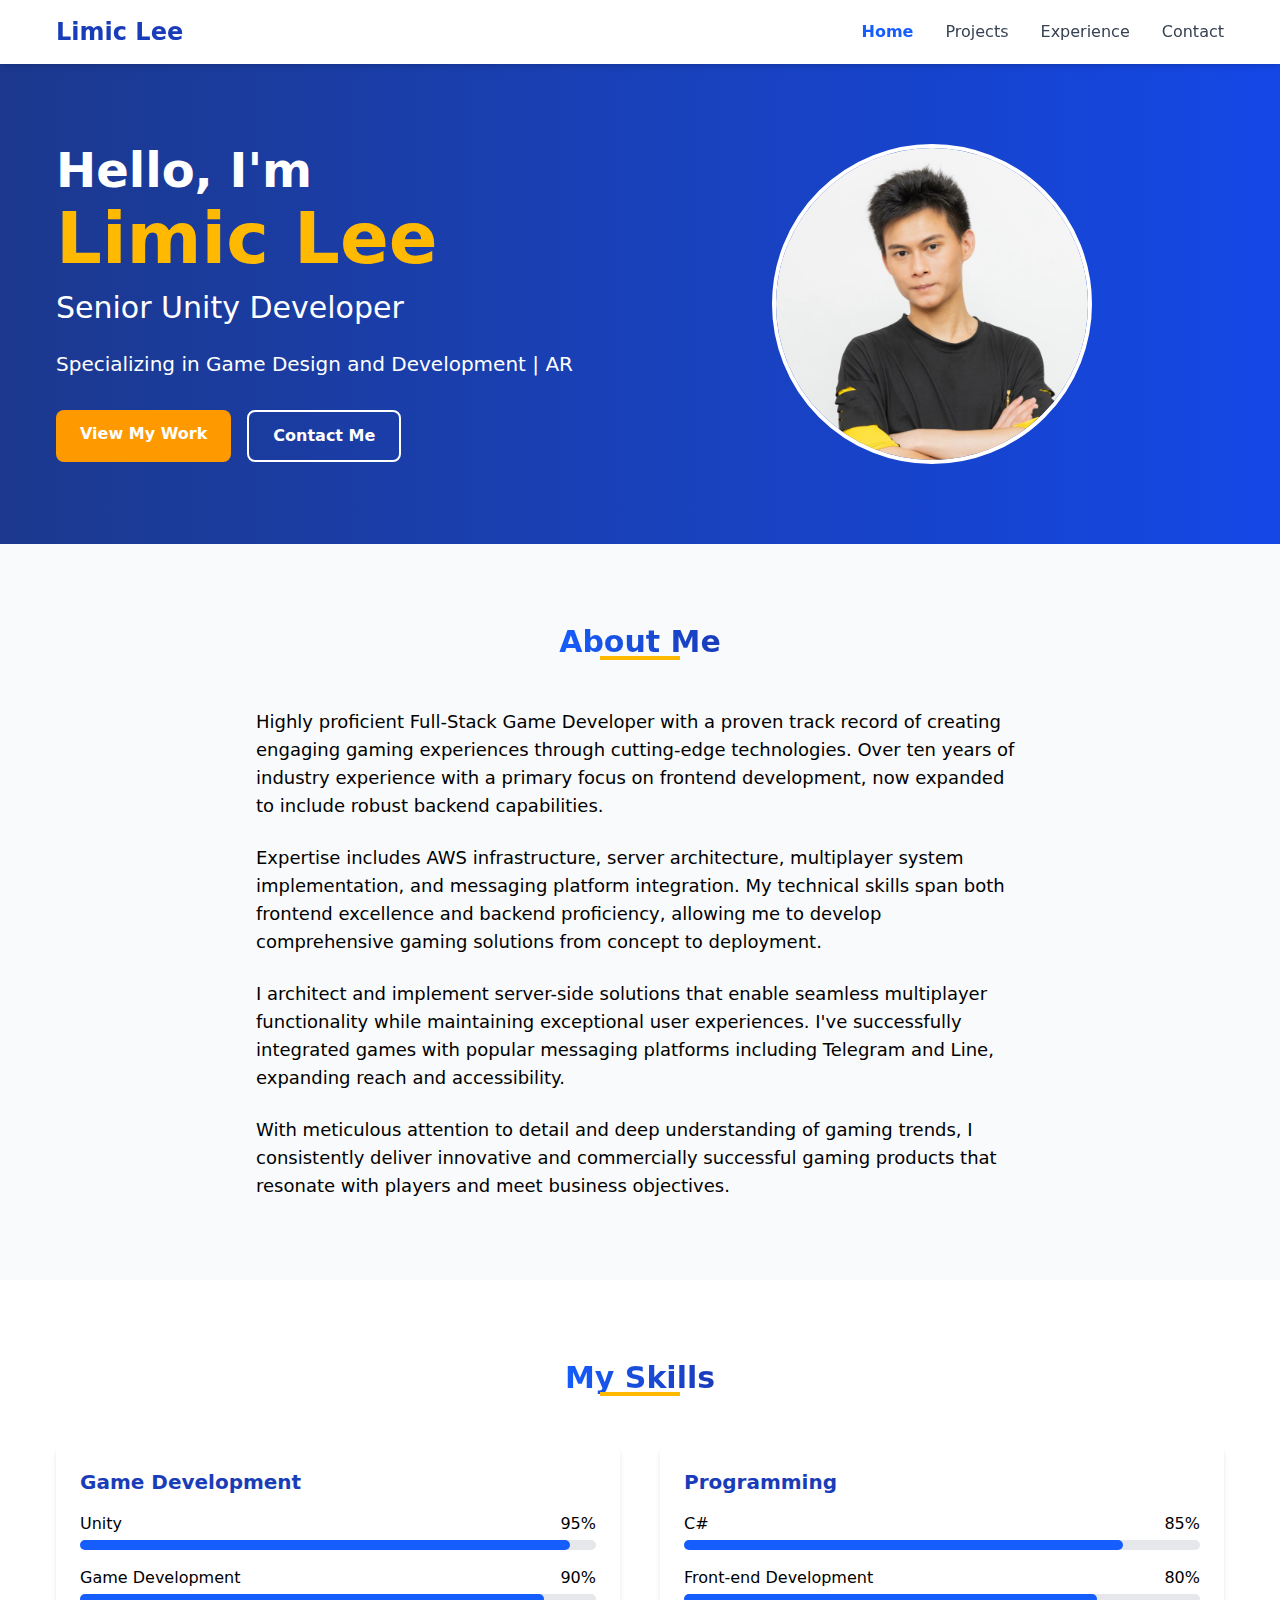
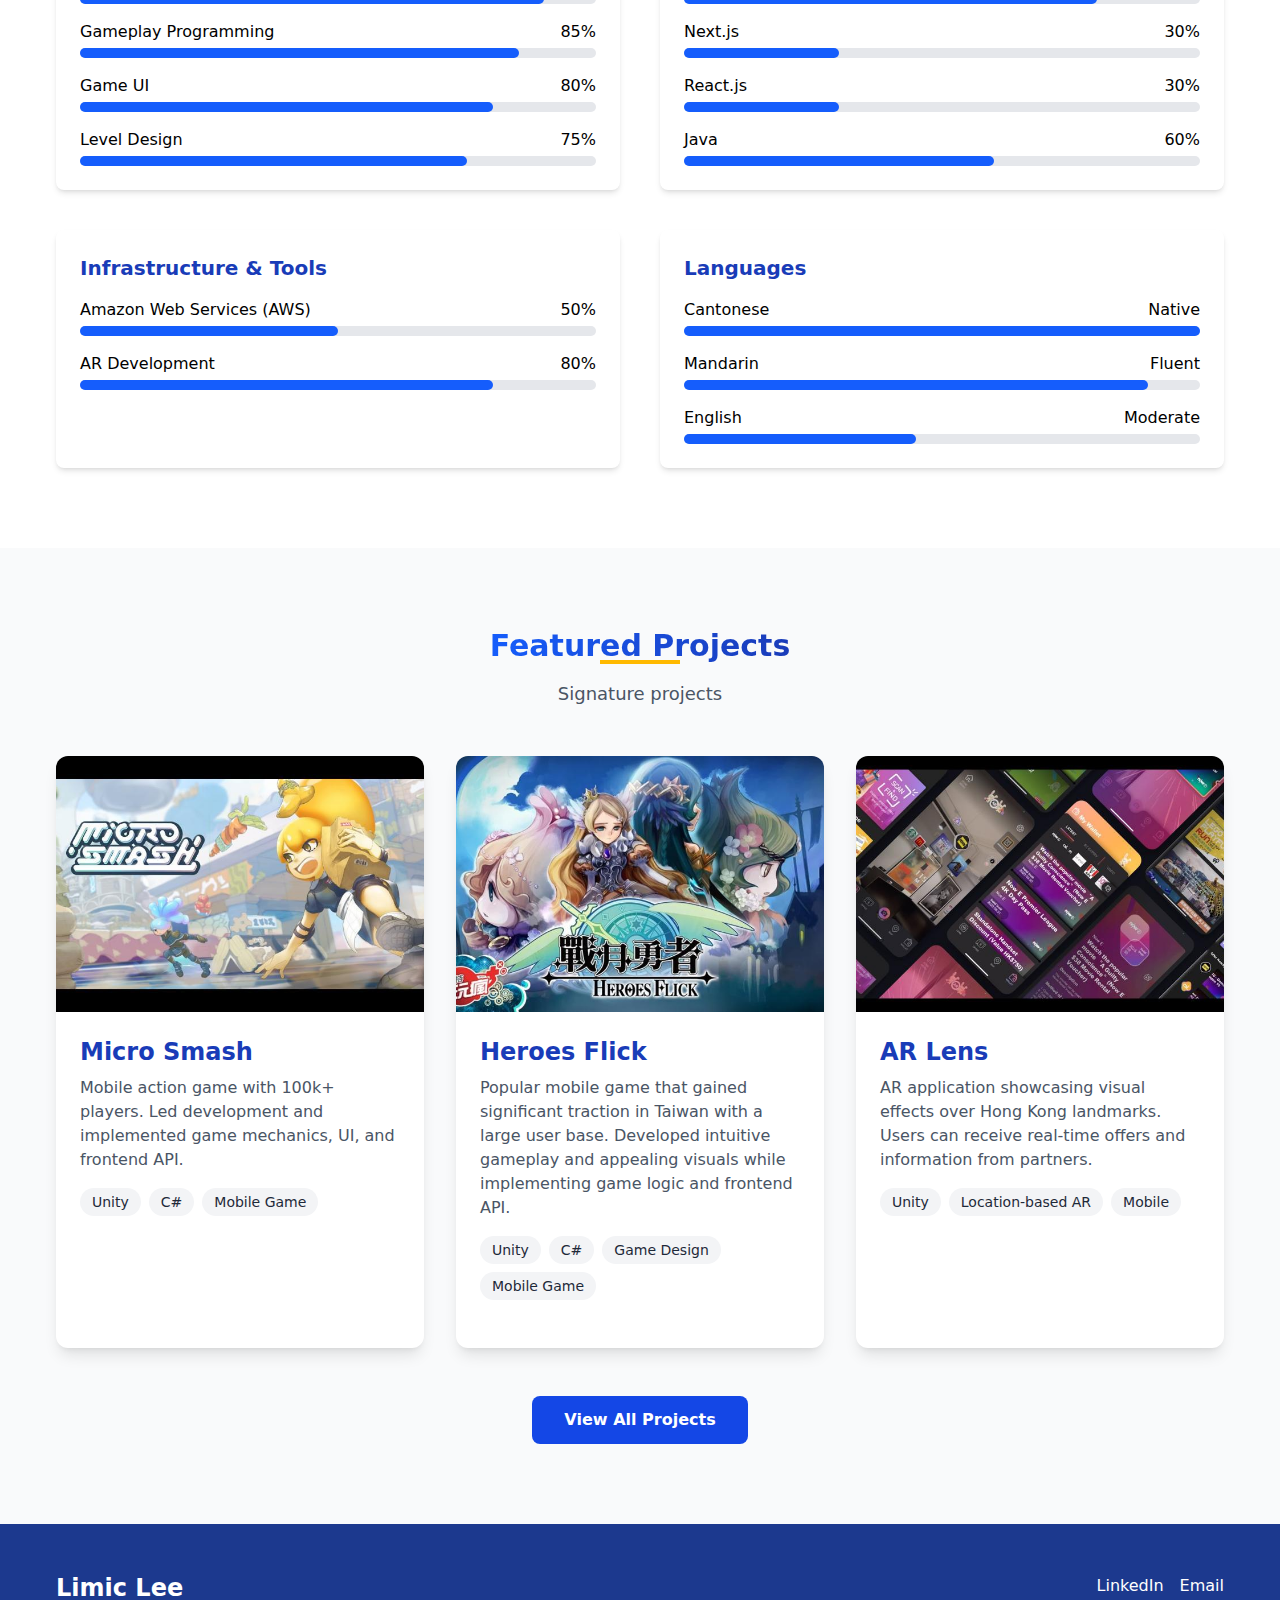
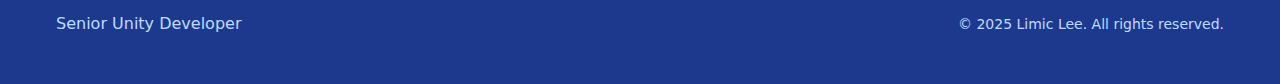
==== commit 5da0522f: "updated" ====
--- a/index.html
+++ b/index.html
@@ -1 +1 @@
-<!DOCTYPE html><html lang="en"><head><meta charSet="utf-8"/><meta name="viewport" content="width=device-width, initial-scale=1"/><link rel="preload" as="image" href="/images/profile/profile.jpg"/><link rel="preload" as="image" href="/images/projects/micro-smash.jpg"/><link rel="stylesheet" href="/_next/static/css/51910f0afa88c07d.css" data-precedence="next"/><link rel="preload" as="script" fetchPriority="low" href="/_next/static/chunks/webpack-a0c8c72d72fac105.js"/><script src="/_next/static/chunks/4bd1b696-efeb426146ca8cad.js" async=""></script><script src="/_next/static/chunks/684-679fa1c70cdd7323.js" async=""></script><script src="/_next/static/chunks/main-app-23a3c7ce89d1ee80.js" async=""></script><script src="/_next/static/chunks/874-9ec3decfce9640ec.js" async=""></script><script src="/_next/static/chunks/app/layout-7b5fafb52e3a3478.js" async=""></script><script src="/_next/static/chunks/766-8f47c16c1f2393fc.js" async=""></script><script src="/_next/static/chunks/app/page-43a7a3dc8f6ba7e9.js" async=""></script><title>Limic Lee | Game Developer Portfolio</title><meta name="description" content="Senior Unity Developer specializing in Game Design and AR Development"/><link rel="icon" href="/favicon.ico" type="image/x-icon" sizes="16x16"/><script src="/_next/static/chunks/polyfills-42372ed130431b0a.js" noModule=""></script></head><body><header class="bg-white shadow-md sticky top-0 z-50"><div class="container mx-auto px-4"><div class="flex justify-between items-center h-16"><div class="flex-shrink-0 font-bold text-2xl text-blue-800"><a href="/">Limic Lee</a></div><nav class="hidden md:flex space-x-8"><a class="text-blue-600 font-semibold hover:text-blue-500 transition-colors" href="/">Home</a><a class="text-gray-700 hover:text-blue-500 transition-colors" href="/projects">Projects</a><a class="text-gray-700 hover:text-blue-500 transition-colors" href="/experience">Experience</a><a class="text-gray-700 hover:text-blue-500 transition-colors" href="/contact">Contact</a></nav><button class="md:hidden flex items-center"><svg class="w-6 h-6" fill="none" stroke="currentColor" viewBox="0 0 24 24" xmlns="http://www.w3.org/2000/svg"><path stroke-linecap="round" stroke-linejoin="round" stroke-width="2" d="M4 6h16M4 12h16M4 18h16"></path></svg></button></div></div></header><main><section class="bg-gradient-to-r from-blue-900 to-blue-700 text-white py-20"><div class="container mx-auto px-4"><div class="flex flex-col md:flex-row items-center"><div class="md:w-1/2 mb-10 md:mb-0"><h1 class="text-4xl md:text-5xl font-bold mb-4"><span class="block">Hello, I&#x27;m</span><span class="block text-6xl md:text-7xl mt-2 text-amber-400">Limic Lee</span></h1><h2 class="text-2xl md:text-3xl mb-6">Senior Unity Developer</h2><p class="text-xl mb-8">Specializing in Game Design and Development | AR</p><div class="flex flex-wrap gap-4"><a class="bg-amber-500 hover:bg-amber-600 text-white font-bold py-3 px-6 rounded-lg transition duration-300" href="/projects">View My Work</a><a class="bg-transparent hover:bg-white hover:text-blue-700 text-white font-bold py-3 px-6 border-2 border-white rounded-lg transition duration-300" href="/contact">Contact Me</a></div></div><div class="md:w-1/2 flex justify-center"><div class="relative w-64 h-64 md:w-80 md:h-80 rounded-full overflow-hidden border-4 border-white"><img alt="Limic Lee" decoding="async" data-nimg="fill" style="position:absolute;height:100%;width:100%;left:0;top:0;right:0;bottom:0;object-fit:cover;color:transparent" src="/images/profile/profile.jpg"/></div></div></div></div></section><section class="py-20 bg-gray-50" id="about"><div class="container mx-auto px-4"><h2 class="text-3xl font-bold text-center mb-12 relative"><span class="bg-gradient-to-r from-blue-600 to-blue-800 bg-clip-text text-transparent">About Me</span><div class="absolute bottom-0 left-1/2 transform -translate-x-1/2 w-20 h-1 bg-amber-400 mt-2"></div></h2><div class="max-w-3xl mx-auto"><p class="text-lg mb-6">Highly proficient Full-Stack Game Developer with a proven track record of creating engaging gaming experiences through cutting-edge technologies. Over ten years of industry experience with a primary focus on frontend development, now expanded to include robust backend capabilities.</p><p class="text-lg mb-6">Expertise includes AWS infrastructure, server architecture, multiplayer system implementation, and messaging platform integration. My technical skills span both frontend excellence and backend proficiency, allowing me to develop comprehensive gaming solutions from concept to deployment.</p><p class="text-lg mb-6">I architect and implement server-side solutions that enable seamless multiplayer functionality while maintaining exceptional user experiences. I&#x27;ve successfully integrated games with popular messaging platforms including Telegram and Line, expanding reach and accessibility.</p><p class="text-lg">With meticulous attention to detail and deep understanding of gaming trends, I consistently deliver innovative and commercially successful gaming products that resonate with players and meet business objectives.</p></div></div></section><section class="py-20" id="skills"><div class="container mx-auto px-4"><h2 class="text-3xl font-bold text-center mb-12 relative"><span class="bg-gradient-to-r from-blue-600 to-blue-800 bg-clip-text text-transparent">My Skills</span><div class="absolute bottom-0 left-1/2 transform -translate-x-1/2 w-20 h-1 bg-amber-400 mt-2"></div></h2><div class="grid grid-cols-1 md:grid-cols-2 gap-10"><div class="bg-white p-6 rounded-lg shadow-md"><h3 class="text-xl font-semibold mb-4 text-blue-800">Game Development</h3><div class="space-y-4"><div><div class="flex justify-between mb-1"><span>Unity</span><span>95%</span></div><div class="w-full bg-gray-200 rounded-full h-2.5"><div class="bg-blue-600 h-2.5 rounded-full" style="width:95%"></div></div></div><div><div class="flex justify-between mb-1"><span>Game Development</span><span>90%</span></div><div class="w-full bg-gray-200 rounded-full h-2.5"><div class="bg-blue-600 h-2.5 rounded-full" style="width:90%"></div></div></div><div><div class="flex justify-between mb-1"><span>Gameplay Programming</span><span>85%</span></div><div class="w-full bg-gray-200 rounded-full h-2.5"><div class="bg-blue-600 h-2.5 rounded-full" style="width:85%"></div></div></div><div><div class="flex justify-between mb-1"><span>Game UI</span><span>80%</span></div><div class="w-full bg-gray-200 rounded-full h-2.5"><div class="bg-blue-600 h-2.5 rounded-full" style="width:80%"></div></div></div><div><div class="flex justify-between mb-1"><span>Level Design</span><span>75%</span></div><div class="w-full bg-gray-200 rounded-full h-2.5"><div class="bg-blue-600 h-2.5 rounded-full" style="width:75%"></div></div></div></div></div><div class="bg-white p-6 rounded-lg shadow-md"><h3 class="text-xl font-semibold mb-4 text-blue-800">Programming</h3><div class="space-y-4"><div><div class="flex justify-between mb-1"><span>C#</span><span>85%</span></div><div class="w-full bg-gray-200 rounded-full h-2.5"><div class="bg-blue-600 h-2.5 rounded-full" style="width:85%"></div></div></div><div><div class="flex justify-between mb-1"><span>Front-end Development</span><span>80%</span></div><div class="w-full bg-gray-200 rounded-full h-2.5"><div class="bg-blue-600 h-2.5 rounded-full" style="width:80%"></div></div></div><div><div class="flex justify-between mb-1"><span>Next.js</span><span>30%</span></div><div class="w-full bg-gray-200 rounded-full h-2.5"><div class="bg-blue-600 h-2.5 rounded-full" style="width:30%"></div></div></div><div><div class="flex justify-between mb-1"><span>React.js</span><span>30%</span></div><div class="w-full bg-gray-200 rounded-full h-2.5"><div class="bg-blue-600 h-2.5 rounded-full" style="width:30%"></div></div></div><div><div class="flex justify-between mb-1"><span>Java</span><span>60%</span></div><div class="w-full bg-gray-200 rounded-full h-2.5"><div class="bg-blue-600 h-2.5 rounded-full" style="width:60%"></div></div></div></div></div><div class="bg-white p-6 rounded-lg shadow-md"><h3 class="text-xl font-semibold mb-4 text-blue-800">Infrastructure &amp; Tools</h3><div class="space-y-4"><div><div class="flex justify-between mb-1"><span>Amazon Web Services (AWS)</span><span>50%</span></div><div class="w-full bg-gray-200 rounded-full h-2.5"><div class="bg-blue-600 h-2.5 rounded-full" style="width:50%"></div></div></div><div><div class="flex justify-between mb-1"><span>AR Development</span><span>80%</span></div><div class="w-full bg-gray-200 rounded-full h-2.5"><div class="bg-blue-600 h-2.5 rounded-full" style="width:80%"></div></div></div></div></div><div class="bg-white p-6 rounded-lg shadow-md"><h3 class="text-xl font-semibold mb-4 text-blue-800">Languages</h3><div class="space-y-4"><div><div class="flex justify-between mb-1"><span>Cantonese</span><span>Native</span></div><div class="w-full bg-gray-200 rounded-full h-2.5"><div class="bg-blue-600 h-2.5 rounded-full" style="width:100%"></div></div></div><div><div class="flex justify-between mb-1"><span>Mandarin</span><span>Fluent</span></div><div class="w-full bg-gray-200 rounded-full h-2.5"><div class="bg-blue-600 h-2.5 rounded-full" style="width:90%"></div></div></div><div><div class="flex justify-between mb-1"><span>English</span><span>Moderate</span></div><div class="w-full bg-gray-200 rounded-full h-2.5"><div class="bg-blue-600 h-2.5 rounded-full" style="width:45%"></div></div></div></div></div></div></div></section><section class="py-20 bg-gray-50"><div class="container mx-auto px-4"><h2 class="text-3xl font-bold text-center mb-4 relative"><span class="bg-gradient-to-r from-blue-600 to-blue-800 bg-clip-text text-transparent">Featured Projects</span><div class="absolute bottom-0 left-1/2 transform -translate-x-1/2 w-20 h-1 bg-amber-400 mt-2"></div></h2><p class="text-center text-lg text-gray-600 mb-12">Signature projects</p><div class="grid grid-cols-1 md:grid-cols-2 lg:grid-cols-3 gap-8"><div class="bg-white rounded-xl overflow-hidden shadow-lg transition-transform hover:-translate-y-2 duration-300"><div class="relative h-64"><img alt="Micro Smash" decoding="async" data-nimg="fill" style="position:absolute;height:100%;width:100%;left:0;top:0;right:0;bottom:0;object-fit:cover;color:transparent" src="/images/projects/micro-smash.jpg"/></div><div class="p-6"><h3 class="text-2xl font-bold text-blue-800 mb-2">Micro Smash</h3><p class="text-gray-600 mb-4">Mobile action game with 100k+ players. Led development and implemented game mechanics, UI, and frontend API.</p><div class="flex flex-wrap gap-2 mb-6"><span class="bg-gray-100 text-gray-800 text-sm px-3 py-1 rounded-full">Unity</span><span class="bg-gray-100 text-gray-800 text-sm px-3 py-1 rounded-full">C#</span><span class="bg-gray-100 text-gray-800 text-sm px-3 py-1 rounded-full">Mobile Game</span></div></div></div><div class="bg-white rounded-xl overflow-hidden shadow-lg transition-transform hover:-translate-y-2 duration-300"><div class="relative h-64"><img alt="Heroes Flick" loading="lazy" decoding="async" data-nimg="fill" style="position:absolute;height:100%;width:100%;left:0;top:0;right:0;bottom:0;object-fit:cover;color:transparent" src="/images/projects/heroes-flick.jpg"/></div><div class="p-6"><h3 class="text-2xl font-bold text-blue-800 mb-2">Heroes Flick</h3><p class="text-gray-600 mb-4">Popular mobile game that gained significant traction in Taiwan with a large user base. Developed intuitive gameplay and appealing visuals while implementing game logic and frontend API.</p><div class="flex flex-wrap gap-2 mb-6"><span class="bg-gray-100 text-gray-800 text-sm px-3 py-1 rounded-full">Unity</span><span class="bg-gray-100 text-gray-800 text-sm px-3 py-1 rounded-full">C#</span><span class="bg-gray-100 text-gray-800 text-sm px-3 py-1 rounded-full">Game Design</span><span class="bg-gray-100 text-gray-800 text-sm px-3 py-1 rounded-full">Mobile Game</span></div></div></div><div class="bg-white rounded-xl overflow-hidden shadow-lg transition-transform hover:-translate-y-2 duration-300"><div class="relative h-64"><img alt="AR Lens" loading="lazy" decoding="async" data-nimg="fill" style="position:absolute;height:100%;width:100%;left:0;top:0;right:0;bottom:0;object-fit:cover;color:transparent" src="/images/projects/ar-lens.jpg"/></div><div class="p-6"><h3 class="text-2xl font-bold text-blue-800 mb-2">AR Lens</h3><p class="text-gray-600 mb-4">AR application showcasing visual effects over Hong Kong landmarks. Users can receive real-time offers and information from partners.</p><div class="flex flex-wrap gap-2 mb-6"><span class="bg-gray-100 text-gray-800 text-sm px-3 py-1 rounded-full">Unity</span><span class="bg-gray-100 text-gray-800 text-sm px-3 py-1 rounded-full">Location-based AR</span><span class="bg-gray-100 text-gray-800 text-sm px-3 py-1 rounded-full">Mobile</span></div></div></div></div><div class="text-center mt-12"><a class="bg-blue-700 hover:bg-blue-800 text-white font-semibold py-3 px-8 rounded-lg inline-block transition duration-300" href="/projects">View All Projects</a></div></div></section></main><footer class="bg-blue-900 text-white py-12"><div class="container mx-auto px-4"><div class="flex flex-col md:flex-row justify-between items-center"><div class="mb-6 md:mb-0"><h2 class="text-2xl font-bold mb-2">Limic Lee</h2><p class="text-blue-200">Senior Unity Developer</p></div><div class="flex flex-col items-center md:items-end"><div class="flex space-x-4 mb-4"><a href="https://linkedin.com/in/limic-lee" target="_blank" rel="noopener noreferrer" class="text-white hover:text-amber-400 transition duration-300" aria-label="LinkedIn">LinkedIn</a><a href="mailto:limiclee@gmail.com" class="text-white hover:text-amber-400 transition duration-300" aria-label="Email">Email</a></div><p class="text-blue-200 text-sm">© <!-- -->2025<!-- --> Limic Lee. All rights reserved.</p></div></div></div></footer><script src="/_next/static/chunks/webpack-a0c8c72d72fac105.js" async=""></script><script>(self.__next_f=self.__next_f||[]).push([0])</script><script>self.__next_f.push([1,"1:\"$Sreact.fragment\"\n2:I[4228,[\"874\",\"static/chunks/874-9ec3decfce9640ec.js\",\"177\",\"static/chunks/app/layout-7b5fafb52e3a3478.js\"],\"default\"]\n3:I[7555,[],\"\"]\n4:I[1295,[],\"\"]\n5:I[6874,[\"874\",\"static/chunks/874-9ec3decfce9640ec.js\",\"766\",\"static/chunks/766-8f47c16c1f2393fc.js\",\"974\",\"static/chunks/app/page-43a7a3dc8f6ba7e9.js\"],\"\"]\n6:I[3063,[\"874\",\"static/chunks/874-9ec3decfce9640ec.js\",\"766\",\"static/chunks/766-8f47c16c1f2393fc.js\",\"974\",\"static/chunks/app/page-43a7a3dc8f6ba7e9.js\"],\"Image\"]\n7:I[8922,[\"874\",\"static/chunks/874-9ec3decfce9640ec.js\",\"766\",\"static/chunks/766-8f47c16c1f2393fc.js\",\"974\",\"static/chunks/app/page-43a7a3dc8f6ba7e9.js\"],\"default\"]\n8:I[9665,[],\"OutletBoundary\"]\nb:I[9665,[],\"ViewportBoundary\"]\nd:I[9665,[],\"MetadataBoundary\"]\nf:I[6614,[],\"\"]\n:HL[\"/_next/static/css/51910f0afa88c07d.css\",\"style\"]\n"])</script><script>self.__next_f.push([1,"0:{\"P\":null,\"b\":\"Vn0CAXa1yQ4frohEZ2VW-\",\"p\":\"\",\"c\":[\"\",\"\"],\"i\":false,\"f\":[[[\"\",{\"children\":[\"__PAGE__\",{}]},\"$undefined\",\"$undefined\",true],[\"\",[\"$\",\"$1\",\"c\",{\"children\":[[[\"$\",\"link\",\"0\",{\"rel\":\"stylesheet\",\"href\":\"/_next/static/css/51910f0afa88c07d.css\",\"precedence\":\"next\",\"crossOrigin\":\"$undefined\",\"nonce\":\"$undefined\"}]],[\"$\",\"html\",null,{\"lang\":\"en\",\"children\":[\"$\",\"body\",null,{\"children\":[[\"$\",\"$L2\",null,{}],[\"$\",\"main\",null,{\"children\":[\"$\",\"$L3\",null,{\"parallelRouterKey\":\"children\",\"error\":\"$undefined\",\"errorStyles\":\"$undefined\",\"errorScripts\":\"$undefined\",\"template\":[\"$\",\"$L4\",null,{}],\"templateStyles\":\"$undefined\",\"templateScripts\":\"$undefined\",\"notFound\":[[[\"$\",\"title\",null,{\"children\":\"404: This page could not be found.\"}],[\"$\",\"div\",null,{\"style\":{\"fontFamily\":\"system-ui,\\\"Segoe UI\\\",Roboto,Helvetica,Arial,sans-serif,\\\"Apple Color Emoji\\\",\\\"Segoe UI Emoji\\\"\",\"height\":\"100vh\",\"textAlign\":\"center\",\"display\":\"flex\",\"flexDirection\":\"column\",\"alignItems\":\"center\",\"justifyContent\":\"center\"},\"children\":[\"$\",\"div\",null,{\"children\":[[\"$\",\"style\",null,{\"dangerouslySetInnerHTML\":{\"__html\":\"body{color:#000;background:#fff;margin:0}.next-error-h1{border-right:1px solid rgba(0,0,0,.3)}@media (prefers-color-scheme:dark){body{color:#fff;background:#000}.next-error-h1{border-right:1px solid rgba(255,255,255,.3)}}\"}}],[\"$\",\"h1\",null,{\"className\":\"next-error-h1\",\"style\":{\"display\":\"inline-block\",\"margin\":\"0 20px 0 0\",\"padding\":\"0 23px 0 0\",\"fontSize\":24,\"fontWeight\":500,\"verticalAlign\":\"top\",\"lineHeight\":\"49px\"},\"children\":404}],[\"$\",\"div\",null,{\"style\":{\"display\":\"inline-block\"},\"children\":[\"$\",\"h2\",null,{\"style\":{\"fontSize\":14,\"fontWeight\":400,\"lineHeight\":\"49px\",\"margin\":0},\"children\":\"This page could not be found.\"}]}]]}]}]],[]],\"forbidden\":\"$undefined\",\"unauthorized\":\"$undefined\"}]}],[\"$\",\"footer\",null,{\"className\":\"bg-blue-900 text-white py-12\",\"children\":[\"$\",\"div\",null,{\"className\":\"container mx-auto px-4\",\"children\":[\"$\",\"div\",null,{\"className\":\"flex flex-col md:flex-row justify-between items-center\",\"children\":[[\"$\",\"div\",null,{\"className\":\"mb-6 md:mb-0\",\"children\":[[\"$\",\"h2\",null,{\"className\":\"text-2xl font-bold mb-2\",\"children\":\"Limic Lee\"}],[\"$\",\"p\",null,{\"className\":\"text-blue-200\",\"children\":\"Senior Unity Developer\"}]]}],[\"$\",\"div\",null,{\"className\":\"flex flex-col items-center md:items-end\",\"children\":[[\"$\",\"div\",null,{\"className\":\"flex space-x-4 mb-4\",\"children\":[[\"$\",\"a\",null,{\"href\":\"https://linkedin.com/in/limic-lee\",\"target\":\"_blank\",\"rel\":\"noopener noreferrer\",\"className\":\"text-white hover:text-amber-400 transition duration-300\",\"aria-label\":\"LinkedIn\",\"children\":\"LinkedIn\"}],[\"$\",\"a\",null,{\"href\":\"mailto:limiclee@gmail.com\",\"className\":\"text-white hover:text-amber-400 transition duration-300\",\"aria-label\":\"Email\",\"children\":\"Email\"}]]}],[\"$\",\"p\",null,{\"className\":\"text-blue-200 text-sm\",\"children\":[\"© \",2025,\" Limic Lee. All rights reserved.\"]}]]}]]}]}]}]]}]}]]}],{\"children\":[\"__PAGE__\",[\"$\",\"$1\",\"c\",{\"children\":[[[\"$\",\"section\",null,{\"className\":\"bg-gradient-to-r from-blue-900 to-blue-700 text-white py-20\",\"children\":[\"$\",\"div\",null,{\"className\":\"container mx-auto px-4\",\"children\":[\"$\",\"div\",null,{\"className\":\"flex flex-col md:flex-row items-center\",\"children\":[[\"$\",\"div\",null,{\"className\":\"md:w-1/2 mb-10 md:mb-0\",\"children\":[[\"$\",\"h1\",null,{\"className\":\"text-4xl md:text-5xl font-bold mb-4\",\"children\":[[\"$\",\"span\",null,{\"className\":\"block\",\"children\":\"Hello, I'm\"}],[\"$\",\"span\",null,{\"className\":\"block text-6xl md:text-7xl mt-2 text-amber-400\",\"children\":\"Limic Lee\"}]]}],[\"$\",\"h2\",null,{\"className\":\"text-2xl md:text-3xl mb-6\",\"children\":\"Senior Unity Developer\"}],[\"$\",\"p\",null,{\"className\":\"text-xl mb-8\",\"children\":\"Specializing in Game Design and Development | AR\"}],[\"$\",\"div\",null,{\"className\":\"flex flex-wrap gap-4\",\"children\":[[\"$\",\"$L5\",null,{\"href\":\"/projects\",\"className\":\"bg-amber-500 hover:bg-amber-600 text-white font-bold py-3 px-6 rounded-lg transition duration-300\",\"children\":\"View My Work\"}],[\"$\",\"$L5\",null,{\"href\":\"/contact\",\"className\":\"bg-transparent hover:bg-white hover:text-blue-700 text-white font-bold py-3 px-6 border-2 border-white rounded-lg transition duration-300\",\"children\":\"Contact Me\"}]]}]]}],[\"$\",\"div\",null,{\"className\":\"md:w-1/2 flex justify-center\",\"children\":[\"$\",\"div\",null,{\"className\":\"relative w-64 h-64 md:w-80 md:h-80 rounded-full overflow-hidden border-4 border-white\",\"children\":[\"$\",\"$L6\",null,{\"src\":\"/images/profile/profile.jpg\",\"alt\":\"Limic Lee\",\"fill\":true,\"sizes\":\"(max-width: 768px) 100vw, 300px\",\"style\":{\"objectFit\":\"cover\"},\"priority\":true}]}]}]]}]}]}],[\"$\",\"section\",null,{\"className\":\"py-20 bg-gray-50\",\"id\":\"about\",\"children\":[\"$\",\"div\",null,{\"className\":\"container mx-auto px-4\",\"children\":[[\"$\",\"h2\",null,{\"className\":\"text-3xl font-bold text-center mb-12 relative\",\"children\":[[\"$\",\"span\",null,{\"className\":\"bg-gradient-to-r from-blue-600 to-blue-800 bg-clip-text text-transparent\",\"children\":\"About Me\"}],[\"$\",\"div\",null,{\"className\":\"absolute bottom-0 left-1/2 transform -translate-x-1/2 w-20 h-1 bg-amber-400 mt-2\"}]]}],[\"$\",\"div\",null,{\"className\":\"max-w-3xl mx-auto\",\"children\":[[\"$\",\"p\",null,{\"className\":\"text-lg mb-6\",\"children\":\"Highly proficient Full-Stack Game Developer with a proven track record of creating engaging gaming experiences through cutting-edge technologies. Over ten years of industry experience with a primary focus on frontend development, now expanded to include robust backend capabilities.\"}],[\"$\",\"p\",null,{\"className\":\"text-lg mb-6\",\"children\":\"Expertise includes AWS infrastructure, server architecture, multiplayer system implementation, and messaging platform integration. My technical skills span both frontend excellence and backend proficiency, allowing me to develop comprehensive gaming solutions from concept to deployment.\"}],[\"$\",\"p\",null,{\"className\":\"text-lg mb-6\",\"children\":\"I architect and implement server-side solutions that enable seamless multiplayer functionality while maintaining exceptional user experiences. I've successfully integrated games with popular messaging platforms including Telegram and Line, expanding reach and accessibility.\"}],[\"$\",\"p\",null,{\"className\":\"text-lg\",\"children\":\"With meticulous attention to detail and deep understanding of gaming trends, I consistently deliver innovative and commercially successful gaming products that resonate with players and meet business objectives.\"}]]}]]}]}],[\"$\",\"section\",null,{\"className\":\"py-20\",\"id\":\"skills\",\"children\":[\"$\",\"div\",null,{\"className\":\"container mx-auto px-4\",\"children\":[[\"$\",\"h2\",null,{\"className\":\"text-3xl font-bold text-center mb-12 relative\",\"children\":[[\"$\",\"span\",null,{\"className\":\"bg-gradient-to-r from-blue-600 to-blue-800 bg-clip-text text-transparent\",\"children\":\"My Skills\"}],[\"$\",\"div\",null,{\"className\":\"absolute bottom-0 left-1/2 transform -translate-x-1/2 w-20 h-1 bg-amber-400 mt-2\"}]]}],[\"$\",\"div\",null,{\"className\":\"grid grid-cols-1 md:grid-cols-2 gap-10\",\"children\":[[\"$\",\"div\",\"0\",{\"className\":\"bg-white p-6 rounded-lg shadow-md\",\"children\":[[\"$\",\"h3\",null,{\"className\":\"text-xl font-semibold mb-4 text-blue-800\",\"children\":\"Game Development\"}],[\"$\",\"div\",null,{\"className\":\"space-y-4\",\"children\":[[\"$\",\"div\",\"0\",{\"children\":[[\"$\",\"div\",null,{\"className\":\"flex justify-between mb-1\",\"children\":[[\"$\",\"span\",null,{\"children\":\"Unity\"}],[\"$\",\"span\",null,{\"children\":\"95%\"}]]}],[\"$\",\"div\",null,{\"className\":\"w-full bg-gray-200 rounded-full h-2.5\",\"children\":[\"$\",\"div\",null,{\"className\":\"bg-blue-600 h-2.5 rounded-full\",\"style\":{\"width\":\"95%\"}}]}]]}],[\"$\",\"div\",\"1\",{\"children\":[[\"$\",\"div\",null,{\"className\":\"flex justify-between mb-1\",\"children\":[[\"$\",\"span\",null,{\"children\":\"Game Development\"}],[\"$\",\"span\",null,{\"children\":\"90%\"}]]}],[\"$\",\"div\",null,{\"className\":\"w-full bg-gray-200 rounded-full h-2.5\",\"children\":[\"$\",\"div\",null,{\"className\":\"bg-blue-600 h-2.5 rounded-full\",\"style\":{\"width\":\"90%\"}}]}]]}],[\"$\",\"div\",\"2\",{\"children\":[[\"$\",\"div\",null,{\"className\":\"flex justify-between mb-1\",\"children\":[[\"$\",\"span\",null,{\"children\":\"Gameplay Programming\"}],[\"$\",\"span\",null,{\"children\":\"85%\"}]]}],[\"$\",\"div\",null,{\"className\":\"w-full bg-gray-200 rounded-full h-2.5\",\"children\":[\"$\",\"div\",null,{\"className\":\"bg-blue-600 h-2.5 rounded-full\",\"style\":{\"width\":\"85%\"}}]}]]}],[\"$\",\"div\",\"3\",{\"children\":[[\"$\",\"div\",null,{\"className\":\"flex justify-between mb-1\",\"children\":[[\"$\",\"span\",null,{\"children\":\"Game UI\"}],[\"$\",\"span\",null,{\"children\":\"80%\"}]]}],[\"$\",\"div\",null,{\"className\":\"w-full bg-gray-200 rounded-full h-2.5\",\"children\":[\"$\",\"div\",null,{\"className\":\"bg-blue-600 h-2.5 rounded-full\",\"style\":{\"width\":\"80%\"}}]}]]}],[\"$\",\"div\",\"4\",{\"children\":[[\"$\",\"div\",null,{\"className\":\"flex justify-between mb-1\",\"children\":[[\"$\",\"span\",null,{\"children\":\"Level Design\"}],[\"$\",\"span\",null,{\"children\":\"75%\"}]]}],[\"$\",\"div\",null,{\"className\":\"w-full bg-gray-200 rounded-full h-2.5\",\"children\":[\"$\",\"div\",null,{\"className\":\"bg-blue-600 h-2.5 rounded-full\",\"style\":{\"width\":\"75%\"}}]}]]}]]}]]}],[\"$\",\"div\",\"1\",{\"className\":\"bg-white p-6 rounded-lg shadow-md\",\"children\":[[\"$\",\"h3\",null,{\"className\":\"text-xl font-semibold mb-4 text-blue-800\",\"children\":\"Programming\"}],[\"$\",\"div\",null,{\"className\":\"space-y-4\",\"children\":[[\"$\",\"div\",\"0\",{\"children\":[[\"$\",\"div\",null,{\"className\":\"flex justify-between mb-1\",\"children\":[[\"$\",\"span\",null,{\"children\":\"C#\"}],[\"$\",\"span\",null,{\"children\":\"85%\"}]]}],[\"$\",\"div\",null,{\"className\":\"w-full bg-gray-200 rounded-full h-2.5\",\"children\":[\"$\",\"div\",null,{\"className\":\"bg-blue-600 h-2.5 rounded-full\",\"style\":{\"width\":\"85%\"}}]}]]}],[\"$\",\"div\",\"1\",{\"children\":[[\"$\",\"div\",null,{\"className\":\"flex justify-between mb-1\",\"children\":[[\"$\",\"span\",null,{\"children\":\"Front-end Development\"}],[\"$\",\"span\",null,{\"children\":\"80%\"}]]}],[\"$\",\"div\",null,{\"className\":\"w-full bg-gray-200 rounded-full h-2.5\",\"children\":[\"$\",\"div\",null,{\"className\":\"bg-blue-600 h-2.5 rounded-full\",\"style\":{\"width\":\"80%\"}}]}]]}],[\"$\",\"div\",\"2\",{\"children\":[[\"$\",\"div\",null,{\"className\":\"flex justify-between mb-1\",\"children\":[[\"$\",\"span\",null,{\"children\":\"Next.js\"}],[\"$\",\"span\",null,{\"children\":\"30%\"}]]}],[\"$\",\"div\",null,{\"className\":\"w-full bg-gray-200 rounded-full h-2.5\",\"children\":[\"$\",\"div\",null,{\"className\":\"bg-blue-600 h-2.5 rounded-full\",\"style\":{\"width\":\"30%\"}}]}]]}],[\"$\",\"div\",\"3\",{\"children\":[[\"$\",\"div\",null,{\"className\":\"flex justify-between mb-1\",\"children\":[[\"$\",\"span\",null,{\"children\":\"React.js\"}],[\"$\",\"span\",null,{\"children\":\"30%\"}]]}],[\"$\",\"div\",null,{\"className\":\"w-full bg-gray-200 rounded-full h-2.5\",\"children\":[\"$\",\"div\",null,{\"className\":\"bg-blue-600 h-2.5 rounded-full\",\"style\":{\"width\":\"30%\"}}]}]]}],[\"$\",\"div\",\"4\",{\"children\":[[\"$\",\"div\",null,{\"className\":\"flex justify-between mb-1\",\"children\":[[\"$\",\"span\",null,{\"children\":\"Java\"}],[\"$\",\"span\",null,{\"children\":\"60%\"}]]}],[\"$\",\"div\",null,{\"className\":\"w-full bg-gray-200 rounded-full h-2.5\",\"children\":[\"$\",\"div\",null,{\"className\":\"bg-blue-600 h-2.5 rounded-full\",\"style\":{\"width\":\"60%\"}}]}]]}]]}]]}],[\"$\",\"div\",\"2\",{\"className\":\"bg-white p-6 rounded-lg shadow-md\",\"children\":[[\"$\",\"h3\",null,{\"className\":\"text-xl font-semibold mb-4 text-blue-800\",\"children\":\"Infrastructure \u0026 Tools\"}],[\"$\",\"div\",null,{\"className\":\"space-y-4\",\"children\":[[\"$\",\"div\",\"0\",{\"children\":[[\"$\",\"div\",null,{\"className\":\"flex justify-between mb-1\",\"children\":[[\"$\",\"span\",null,{\"children\":\"Amazon Web Services (AWS)\"}],[\"$\",\"span\",null,{\"children\":\"50%\"}]]}],[\"$\",\"div\",null,{\"className\":\"w-full bg-gray-200 rounded-full h-2.5\",\"children\":[\"$\",\"div\",null,{\"className\":\"bg-blue-600 h-2.5 rounded-full\",\"style\":{\"width\":\"50%\"}}]}]]}],[\"$\",\"div\",\"1\",{\"children\":[[\"$\",\"div\",null,{\"className\":\"flex justify-between mb-1\",\"children\":[[\"$\",\"span\",null,{\"children\":\"AR Development\"}],[\"$\",\"span\",null,{\"children\":\"80%\"}]]}],[\"$\",\"div\",null,{\"className\":\"w-full bg-gray-200 rounded-full h-2.5\",\"children\":[\"$\",\"div\",null,{\"className\":\"bg-blue-600 h-2.5 rounded-full\",\"style\":{\"width\":\"80%\"}}]}]]}]]}]]}],[\"$\",\"div\",\"3\",{\"className\":\"bg-white p-6 rounded-lg shadow-md\",\"children\":[[\"$\",\"h3\",null,{\"className\":\"text-xl font-semibold mb-4 text-blue-800\",\"children\":\"Languages\"}],[\"$\",\"div\",null,{\"className\":\"space-y-4\",\"children\":[[\"$\",\"div\",\"0\",{\"children\":[[\"$\",\"div\",null,{\"className\":\"flex justify-between mb-1\",\"children\":[[\"$\",\"span\",null,{\"children\":\"Cantonese\"}],[\"$\",\"span\",null,{\"children\":\"Native\"}]]}],[\"$\",\"div\",null,{\"className\":\"w-full bg-gray-200 rounded-full h-2.5\",\"children\":[\"$\",\"div\",null,{\"className\":\"bg-blue-600 h-2.5 rounded-full\",\"style\":{\"width\":\"100%\"}}]}]]}],[\"$\",\"div\",\"1\",{\"children\":[[\"$\",\"div\",null,{\"className\":\"flex justify-between mb-1\",\"children\":[[\"$\",\"span\",null,{\"children\":\"Mandarin\"}],[\"$\",\"span\",null,{\"children\":\"Fluent\"}]]}],[\"$\",\"div\",null,{\"className\":\"w-full bg-gray-200 rounded-full h-2.5\",\"children\":[\"$\",\"div\",null,{\"className\":\"bg-blue-600 h-2.5 rounded-full\",\"style\":{\"width\":\"90%\"}}]}]]}],[\"$\",\"div\",\"2\",{\"children\":[[\"$\",\"div\",null,{\"className\":\"flex justify-between mb-1\",\"children\":[[\"$\",\"span\",null,{\"children\":\"English\"}],[\"$\",\"span\",null,{\"children\":\"Moderate\"}]]}],[\"$\",\"div\",null,{\"className\":\"w-full bg-gray-200 rounded-full h-2.5\",\"children\":[\"$\",\"div\",null,{\"className\":\"bg-blue-600 h-2.5 rounded-full\",\"style\":{\"width\":\"45%\"}}]}]]}]]}]]}]]}]]}]}],[\"$\",\"$L7\",null,{}]],\"$undefined\",null,[\"$\",\"$L8\",null,{\"children\":[\"$L9\",\"$La\",null]}]]}],{},null,false]},null,false],[\"$\",\"$1\",\"h\",{\"children\":[null,[\"$\",\"$1\",\"rVkNYYXtTAAxvlu_CWEqN\",{\"children\":[[\"$\",\"$Lb\",null,{\"children\":\"$Lc\"}],null]}],[\"$\",\"$Ld\",null,{\"children\":\"$Le\"}]]}],false]],\"m\":\"$undefined\",\"G\":[\"$f\",\"$undefined\"],\"s\":false,\"S\":true}\n"])</script><script>self.__next_f.push([1,"c:[[\"$\",\"meta\",\"0\",{\"charSet\":\"utf-8\"}],[\"$\",\"meta\",\"1\",{\"name\":\"viewport\",\"content\":\"width=device-width, initial-scale=1\"}]]\n9:null\n"])</script><script>self.__next_f.push([1,"a:null\ne:[[\"$\",\"title\",\"0\",{\"children\":\"Limic Lee | Game Developer Portfolio\"}],[\"$\",\"meta\",\"1\",{\"name\":\"description\",\"content\":\"Senior Unity Developer specializing in Game Design and AR Development\"}],[\"$\",\"link\",\"2\",{\"rel\":\"icon\",\"href\":\"/favicon.ico\",\"type\":\"image/x-icon\",\"sizes\":\"16x16\"}]]\n"])</script></body></html>+<!DOCTYPE html><html lang="en"><head><meta charSet="utf-8"/><meta name="viewport" content="width=device-width, initial-scale=1"/><link rel="preload" as="image" href="/images/profile/profile.jpg"/><link rel="preload" as="image" href="/images/projects/micro-smash.jpg"/><link rel="stylesheet" href="./_next/static/css/51910f0afa88c07d.css" data-precedence="next"/><link rel="preload" as="script" fetchPriority="low" href="./_next/static/chunks/webpack-9a66d478f04cea7b.js"/><script src="./_next/static/chunks/4bd1b696-efeb426146ca8cad.js" async=""></script><script src="./_next/static/chunks/684-679fa1c70cdd7323.js" async=""></script><script src="./_next/static/chunks/main-app-23a3c7ce89d1ee80.js" async=""></script><script src="./_next/static/chunks/874-9ec3decfce9640ec.js" async=""></script><script src="./_next/static/chunks/app/layout-7b5fafb52e3a3478.js" async=""></script><script src="./_next/static/chunks/766-8f47c16c1f2393fc.js" async=""></script><script src="./_next/static/chunks/app/page-43a7a3dc8f6ba7e9.js" async=""></script><title>Limic Lee | Game Developer Portfolio</title><meta name="description" content="Senior Unity Developer specializing in Game Design and AR Development"/><link rel="icon" href="/favicon.ico" type="image/x-icon" sizes="16x16"/><script src="./_next/static/chunks/polyfills-42372ed130431b0a.js" noModule=""></script></head><body><header class="bg-white shadow-md sticky top-0 z-50"><div class="container mx-auto px-4"><div class="flex justify-between items-center h-16"><div class="flex-shrink-0 font-bold text-2xl text-blue-800"><a href="/">Limic Lee</a></div><nav class="hidden md:flex space-x-8"><a class="text-blue-600 font-semibold hover:text-blue-500 transition-colors" href="/">Home</a><a class="text-gray-700 hover:text-blue-500 transition-colors" href="/projects">Projects</a><a class="text-gray-700 hover:text-blue-500 transition-colors" href="/experience">Experience</a><a class="text-gray-700 hover:text-blue-500 transition-colors" href="/contact">Contact</a></nav><button class="md:hidden flex items-center"><svg class="w-6 h-6" fill="none" stroke="currentColor" viewBox="0 0 24 24" xmlns="http://www.w3.org/2000/svg"><path stroke-linecap="round" stroke-linejoin="round" stroke-width="2" d="M4 6h16M4 12h16M4 18h16"></path></svg></button></div></div></header><main><section class="bg-gradient-to-r from-blue-900 to-blue-700 text-white py-20"><div class="container mx-auto px-4"><div class="flex flex-col md:flex-row items-center"><div class="md:w-1/2 mb-10 md:mb-0"><h1 class="text-4xl md:text-5xl font-bold mb-4"><span class="block">Hello, I&#x27;m</span><span class="block text-6xl md:text-7xl mt-2 text-amber-400">Limic Lee</span></h1><h2 class="text-2xl md:text-3xl mb-6">Senior Unity Developer</h2><p class="text-xl mb-8">Specializing in Game Design and Development | AR</p><div class="flex flex-wrap gap-4"><a class="bg-amber-500 hover:bg-amber-600 text-white font-bold py-3 px-6 rounded-lg transition duration-300" href="/projects">View My Work</a><a class="bg-transparent hover:bg-white hover:text-blue-700 text-white font-bold py-3 px-6 border-2 border-white rounded-lg transition duration-300" href="/contact">Contact Me</a></div></div><div class="md:w-1/2 flex justify-center"><div class="relative w-64 h-64 md:w-80 md:h-80 rounded-full overflow-hidden border-4 border-white"><img alt="Limic Lee" decoding="async" data-nimg="fill" style="position:absolute;height:100%;width:100%;left:0;top:0;right:0;bottom:0;object-fit:cover;color:transparent" src="/images/profile/profile.jpg"/></div></div></div></div></section><section class="py-20 bg-gray-50" id="about"><div class="container mx-auto px-4"><h2 class="text-3xl font-bold text-center mb-12 relative"><span class="bg-gradient-to-r from-blue-600 to-blue-800 bg-clip-text text-transparent">About Me</span><div class="absolute bottom-0 left-1/2 transform -translate-x-1/2 w-20 h-1 bg-amber-400 mt-2"></div></h2><div class="max-w-3xl mx-auto"><p class="text-lg mb-6">Highly proficient Full-Stack Game Developer with a proven track record of creating engaging gaming experiences through cutting-edge technologies. Over ten years of industry experience with a primary focus on frontend development, now expanded to include robust backend capabilities.</p><p class="text-lg mb-6">Expertise includes AWS infrastructure, server architecture, multiplayer system implementation, and messaging platform integration. My technical skills span both frontend excellence and backend proficiency, allowing me to develop comprehensive gaming solutions from concept to deployment.</p><p class="text-lg mb-6">I architect and implement server-side solutions that enable seamless multiplayer functionality while maintaining exceptional user experiences. I&#x27;ve successfully integrated games with popular messaging platforms including Telegram and Line, expanding reach and accessibility.</p><p class="text-lg">With meticulous attention to detail and deep understanding of gaming trends, I consistently deliver innovative and commercially successful gaming products that resonate with players and meet business objectives.</p></div></div></section><section class="py-20" id="skills"><div class="container mx-auto px-4"><h2 class="text-3xl font-bold text-center mb-12 relative"><span class="bg-gradient-to-r from-blue-600 to-blue-800 bg-clip-text text-transparent">My Skills</span><div class="absolute bottom-0 left-1/2 transform -translate-x-1/2 w-20 h-1 bg-amber-400 mt-2"></div></h2><div class="grid grid-cols-1 md:grid-cols-2 gap-10"><div class="bg-white p-6 rounded-lg shadow-md"><h3 class="text-xl font-semibold mb-4 text-blue-800">Game Development</h3><div class="space-y-4"><div><div class="flex justify-between mb-1"><span>Unity</span><span>95%</span></div><div class="w-full bg-gray-200 rounded-full h-2.5"><div class="bg-blue-600 h-2.5 rounded-full" style="width:95%"></div></div></div><div><div class="flex justify-between mb-1"><span>Game Development</span><span>90%</span></div><div class="w-full bg-gray-200 rounded-full h-2.5"><div class="bg-blue-600 h-2.5 rounded-full" style="width:90%"></div></div></div><div><div class="flex justify-between mb-1"><span>Gameplay Programming</span><span>85%</span></div><div class="w-full bg-gray-200 rounded-full h-2.5"><div class="bg-blue-600 h-2.5 rounded-full" style="width:85%"></div></div></div><div><div class="flex justify-between mb-1"><span>Game UI</span><span>80%</span></div><div class="w-full bg-gray-200 rounded-full h-2.5"><div class="bg-blue-600 h-2.5 rounded-full" style="width:80%"></div></div></div><div><div class="flex justify-between mb-1"><span>Level Design</span><span>75%</span></div><div class="w-full bg-gray-200 rounded-full h-2.5"><div class="bg-blue-600 h-2.5 rounded-full" style="width:75%"></div></div></div></div></div><div class="bg-white p-6 rounded-lg shadow-md"><h3 class="text-xl font-semibold mb-4 text-blue-800">Programming</h3><div class="space-y-4"><div><div class="flex justify-between mb-1"><span>C#</span><span>85%</span></div><div class="w-full bg-gray-200 rounded-full h-2.5"><div class="bg-blue-600 h-2.5 rounded-full" style="width:85%"></div></div></div><div><div class="flex justify-between mb-1"><span>Front-end Development</span><span>80%</span></div><div class="w-full bg-gray-200 rounded-full h-2.5"><div class="bg-blue-600 h-2.5 rounded-full" style="width:80%"></div></div></div><div><div class="flex justify-between mb-1"><span>Next.js</span><span>30%</span></div><div class="w-full bg-gray-200 rounded-full h-2.5"><div class="bg-blue-600 h-2.5 rounded-full" style="width:30%"></div></div></div><div><div class="flex justify-between mb-1"><span>React.js</span><span>30%</span></div><div class="w-full bg-gray-200 rounded-full h-2.5"><div class="bg-blue-600 h-2.5 rounded-full" style="width:30%"></div></div></div><div><div class="flex justify-between mb-1"><span>Java</span><span>60%</span></div><div class="w-full bg-gray-200 rounded-full h-2.5"><div class="bg-blue-600 h-2.5 rounded-full" style="width:60%"></div></div></div></div></div><div class="bg-white p-6 rounded-lg shadow-md"><h3 class="text-xl font-semibold mb-4 text-blue-800">Infrastructure &amp; Tools</h3><div class="space-y-4"><div><div class="flex justify-between mb-1"><span>Amazon Web Services (AWS)</span><span>50%</span></div><div class="w-full bg-gray-200 rounded-full h-2.5"><div class="bg-blue-600 h-2.5 rounded-full" style="width:50%"></div></div></div><div><div class="flex justify-between mb-1"><span>AR Development</span><span>80%</span></div><div class="w-full bg-gray-200 rounded-full h-2.5"><div class="bg-blue-600 h-2.5 rounded-full" style="width:80%"></div></div></div></div></div><div class="bg-white p-6 rounded-lg shadow-md"><h3 class="text-xl font-semibold mb-4 text-blue-800">Languages</h3><div class="space-y-4"><div><div class="flex justify-between mb-1"><span>Cantonese</span><span>Native</span></div><div class="w-full bg-gray-200 rounded-full h-2.5"><div class="bg-blue-600 h-2.5 rounded-full" style="width:100%"></div></div></div><div><div class="flex justify-between mb-1"><span>Mandarin</span><span>Fluent</span></div><div class="w-full bg-gray-200 rounded-full h-2.5"><div class="bg-blue-600 h-2.5 rounded-full" style="width:90%"></div></div></div><div><div class="flex justify-between mb-1"><span>English</span><span>Moderate</span></div><div class="w-full bg-gray-200 rounded-full h-2.5"><div class="bg-blue-600 h-2.5 rounded-full" style="width:45%"></div></div></div></div></div></div></div></section><section class="py-20 bg-gray-50"><div class="container mx-auto px-4"><h2 class="text-3xl font-bold text-center mb-4 relative"><span class="bg-gradient-to-r from-blue-600 to-blue-800 bg-clip-text text-transparent">Featured Projects</span><div class="absolute bottom-0 left-1/2 transform -translate-x-1/2 w-20 h-1 bg-amber-400 mt-2"></div></h2><p class="text-center text-lg text-gray-600 mb-12">Signature projects</p><div class="grid grid-cols-1 md:grid-cols-2 lg:grid-cols-3 gap-8"><div class="bg-white rounded-xl overflow-hidden shadow-lg transition-transform hover:-translate-y-2 duration-300"><div class="relative h-64"><img alt="Micro Smash" decoding="async" data-nimg="fill" style="position:absolute;height:100%;width:100%;left:0;top:0;right:0;bottom:0;object-fit:cover;color:transparent" src="/images/projects/micro-smash.jpg"/></div><div class="p-6"><h3 class="text-2xl font-bold text-blue-800 mb-2">Micro Smash</h3><p class="text-gray-600 mb-4">Mobile action game with 100k+ players. Led development and implemented game mechanics, UI, and frontend API.</p><div class="flex flex-wrap gap-2 mb-6"><span class="bg-gray-100 text-gray-800 text-sm px-3 py-1 rounded-full">Unity</span><span class="bg-gray-100 text-gray-800 text-sm px-3 py-1 rounded-full">C#</span><span class="bg-gray-100 text-gray-800 text-sm px-3 py-1 rounded-full">Mobile Game</span></div></div></div><div class="bg-white rounded-xl overflow-hidden shadow-lg transition-transform hover:-translate-y-2 duration-300"><div class="relative h-64"><img alt="Heroes Flick" loading="lazy" decoding="async" data-nimg="fill" style="position:absolute;height:100%;width:100%;left:0;top:0;right:0;bottom:0;object-fit:cover;color:transparent" src="/images/projects/heroes-flick.jpg"/></div><div class="p-6"><h3 class="text-2xl font-bold text-blue-800 mb-2">Heroes Flick</h3><p class="text-gray-600 mb-4">Popular mobile game that gained significant traction in Taiwan with a large user base. Developed intuitive gameplay and appealing visuals while implementing game logic and frontend API.</p><div class="flex flex-wrap gap-2 mb-6"><span class="bg-gray-100 text-gray-800 text-sm px-3 py-1 rounded-full">Unity</span><span class="bg-gray-100 text-gray-800 text-sm px-3 py-1 rounded-full">C#</span><span class="bg-gray-100 text-gray-800 text-sm px-3 py-1 rounded-full">Game Design</span><span class="bg-gray-100 text-gray-800 text-sm px-3 py-1 rounded-full">Mobile Game</span></div></div></div><div class="bg-white rounded-xl overflow-hidden shadow-lg transition-transform hover:-translate-y-2 duration-300"><div class="relative h-64"><img alt="AR Lens" loading="lazy" decoding="async" data-nimg="fill" style="position:absolute;height:100%;width:100%;left:0;top:0;right:0;bottom:0;object-fit:cover;color:transparent" src="/images/projects/ar-lens.jpg"/></div><div class="p-6"><h3 class="text-2xl font-bold text-blue-800 mb-2">AR Lens</h3><p class="text-gray-600 mb-4">AR application showcasing visual effects over Hong Kong landmarks. Users can receive real-time offers and information from partners.</p><div class="flex flex-wrap gap-2 mb-6"><span class="bg-gray-100 text-gray-800 text-sm px-3 py-1 rounded-full">Unity</span><span class="bg-gray-100 text-gray-800 text-sm px-3 py-1 rounded-full">Location-based AR</span><span class="bg-gray-100 text-gray-800 text-sm px-3 py-1 rounded-full">Mobile</span></div></div></div></div><div class="text-center mt-12"><a class="bg-blue-700 hover:bg-blue-800 text-white font-semibold py-3 px-8 rounded-lg inline-block transition duration-300" href="/projects">View All Projects</a></div></div></section></main><footer class="bg-blue-900 text-white py-12"><div class="container mx-auto px-4"><div class="flex flex-col md:flex-row justify-between items-center"><div class="mb-6 md:mb-0"><h2 class="text-2xl font-bold mb-2">Limic Lee</h2><p class="text-blue-200">Senior Unity Developer</p></div><div class="flex flex-col items-center md:items-end"><div class="flex space-x-4 mb-4"><a href="https://linkedin.com/in/limic-lee" target="_blank" rel="noopener noreferrer" class="text-white hover:text-amber-400 transition duration-300" aria-label="LinkedIn">LinkedIn</a><a href="mailto:limiclee@gmail.com" class="text-white hover:text-amber-400 transition duration-300" aria-label="Email">Email</a></div><p class="text-blue-200 text-sm">© <!-- -->2025<!-- --> Limic Lee. All rights reserved.</p></div></div></div></footer><script src="./_next/static/chunks/webpack-9a66d478f04cea7b.js" async=""></script><script>(self.__next_f=self.__next_f||[]).push([0])</script><script>self.__next_f.push([1,"1:\"$Sreact.fragment\"\n2:I[4228,[\"874\",\"static/chunks/874-9ec3decfce9640ec.js\",\"177\",\"static/chunks/app/layout-7b5fafb52e3a3478.js\"],\"default\"]\n3:I[7555,[],\"\"]\n4:I[1295,[],\"\"]\n5:I[6874,[\"874\",\"static/chunks/874-9ec3decfce9640ec.js\",\"766\",\"static/chunks/766-8f47c16c1f2393fc.js\",\"974\",\"static/chunks/app/page-43a7a3dc8f6ba7e9.js\"],\"\"]\n6:I[3063,[\"874\",\"static/chunks/874-9ec3decfce9640ec.js\",\"766\",\"static/chunks/766-8f47c16c1f2393fc.js\",\"974\",\"static/chunks/app/page-43a7a3dc8f6ba7e9.js\"],\"Image\"]\n7:I[8922,[\"874\",\"static/chunks/874-9ec3decfce9640ec.js\",\"766\",\"static/chunks/766-8f47c16c1f2393fc.js\",\"974\",\"static/chunks/app/page-43a7a3dc8f6ba7e9.js\"],\"default\"]\n8:I[9665,[],\"OutletBoundary\"]\nb:I[9665,[],\"ViewportBoundary\"]\nd:I[9665,[],\"MetadataBoundary\"]\nf:I[6614,[],\"\"]\n:HL[\"./_next/static/css/51910f0afa88c07d.css\",\"style\"]\n"])</script><script>self.__next_f.push([1,"0:{\"P\":null,\"b\":\"mXRYCXzzNxLrQQ9tKEgQY\",\"p\":\".\",\"c\":[\"\",\"\"],\"i\":false,\"f\":[[[\"\",{\"children\":[\"__PAGE__\",{}]},\"$undefined\",\"$undefined\",true],[\"\",[\"$\",\"$1\",\"c\",{\"children\":[[[\"$\",\"link\",\"0\",{\"rel\":\"stylesheet\",\"href\":\"./_next/static/css/51910f0afa88c07d.css\",\"precedence\":\"next\",\"crossOrigin\":\"$undefined\",\"nonce\":\"$undefined\"}]],[\"$\",\"html\",null,{\"lang\":\"en\",\"children\":[\"$\",\"body\",null,{\"children\":[[\"$\",\"$L2\",null,{}],[\"$\",\"main\",null,{\"children\":[\"$\",\"$L3\",null,{\"parallelRouterKey\":\"children\",\"error\":\"$undefined\",\"errorStyles\":\"$undefined\",\"errorScripts\":\"$undefined\",\"template\":[\"$\",\"$L4\",null,{}],\"templateStyles\":\"$undefined\",\"templateScripts\":\"$undefined\",\"notFound\":[[[\"$\",\"title\",null,{\"children\":\"404: This page could not be found.\"}],[\"$\",\"div\",null,{\"style\":{\"fontFamily\":\"system-ui,\\\"Segoe UI\\\",Roboto,Helvetica,Arial,sans-serif,\\\"Apple Color Emoji\\\",\\\"Segoe UI Emoji\\\"\",\"height\":\"100vh\",\"textAlign\":\"center\",\"display\":\"flex\",\"flexDirection\":\"column\",\"alignItems\":\"center\",\"justifyContent\":\"center\"},\"children\":[\"$\",\"div\",null,{\"children\":[[\"$\",\"style\",null,{\"dangerouslySetInnerHTML\":{\"__html\":\"body{color:#000;background:#fff;margin:0}.next-error-h1{border-right:1px solid rgba(0,0,0,.3)}@media (prefers-color-scheme:dark){body{color:#fff;background:#000}.next-error-h1{border-right:1px solid rgba(255,255,255,.3)}}\"}}],[\"$\",\"h1\",null,{\"className\":\"next-error-h1\",\"style\":{\"display\":\"inline-block\",\"margin\":\"0 20px 0 0\",\"padding\":\"0 23px 0 0\",\"fontSize\":24,\"fontWeight\":500,\"verticalAlign\":\"top\",\"lineHeight\":\"49px\"},\"children\":404}],[\"$\",\"div\",null,{\"style\":{\"display\":\"inline-block\"},\"children\":[\"$\",\"h2\",null,{\"style\":{\"fontSize\":14,\"fontWeight\":400,\"lineHeight\":\"49px\",\"margin\":0},\"children\":\"This page could not be found.\"}]}]]}]}]],[]],\"forbidden\":\"$undefined\",\"unauthorized\":\"$undefined\"}]}],[\"$\",\"footer\",null,{\"className\":\"bg-blue-900 text-white py-12\",\"children\":[\"$\",\"div\",null,{\"className\":\"container mx-auto px-4\",\"children\":[\"$\",\"div\",null,{\"className\":\"flex flex-col md:flex-row justify-between items-center\",\"children\":[[\"$\",\"div\",null,{\"className\":\"mb-6 md:mb-0\",\"children\":[[\"$\",\"h2\",null,{\"className\":\"text-2xl font-bold mb-2\",\"children\":\"Limic Lee\"}],[\"$\",\"p\",null,{\"className\":\"text-blue-200\",\"children\":\"Senior Unity Developer\"}]]}],[\"$\",\"div\",null,{\"className\":\"flex flex-col items-center md:items-end\",\"children\":[[\"$\",\"div\",null,{\"className\":\"flex space-x-4 mb-4\",\"children\":[[\"$\",\"a\",null,{\"href\":\"https://linkedin.com/in/limic-lee\",\"target\":\"_blank\",\"rel\":\"noopener noreferrer\",\"className\":\"text-white hover:text-amber-400 transition duration-300\",\"aria-label\":\"LinkedIn\",\"children\":\"LinkedIn\"}],[\"$\",\"a\",null,{\"href\":\"mailto:limiclee@gmail.com\",\"className\":\"text-white hover:text-amber-400 transition duration-300\",\"aria-label\":\"Email\",\"children\":\"Email\"}]]}],[\"$\",\"p\",null,{\"className\":\"text-blue-200 text-sm\",\"children\":[\"© \",2025,\" Limic Lee. All rights reserved.\"]}]]}]]}]}]}]]}]}]]}],{\"children\":[\"__PAGE__\",[\"$\",\"$1\",\"c\",{\"children\":[[[\"$\",\"section\",null,{\"className\":\"bg-gradient-to-r from-blue-900 to-blue-700 text-white py-20\",\"children\":[\"$\",\"div\",null,{\"className\":\"container mx-auto px-4\",\"children\":[\"$\",\"div\",null,{\"className\":\"flex flex-col md:flex-row items-center\",\"children\":[[\"$\",\"div\",null,{\"className\":\"md:w-1/2 mb-10 md:mb-0\",\"children\":[[\"$\",\"h1\",null,{\"className\":\"text-4xl md:text-5xl font-bold mb-4\",\"children\":[[\"$\",\"span\",null,{\"className\":\"block\",\"children\":\"Hello, I'm\"}],[\"$\",\"span\",null,{\"className\":\"block text-6xl md:text-7xl mt-2 text-amber-400\",\"children\":\"Limic Lee\"}]]}],[\"$\",\"h2\",null,{\"className\":\"text-2xl md:text-3xl mb-6\",\"children\":\"Senior Unity Developer\"}],[\"$\",\"p\",null,{\"className\":\"text-xl mb-8\",\"children\":\"Specializing in Game Design and Development | AR\"}],[\"$\",\"div\",null,{\"className\":\"flex flex-wrap gap-4\",\"children\":[[\"$\",\"$L5\",null,{\"href\":\"/projects\",\"className\":\"bg-amber-500 hover:bg-amber-600 text-white font-bold py-3 px-6 rounded-lg transition duration-300\",\"children\":\"View My Work\"}],[\"$\",\"$L5\",null,{\"href\":\"/contact\",\"className\":\"bg-transparent hover:bg-white hover:text-blue-700 text-white font-bold py-3 px-6 border-2 border-white rounded-lg transition duration-300\",\"children\":\"Contact Me\"}]]}]]}],[\"$\",\"div\",null,{\"className\":\"md:w-1/2 flex justify-center\",\"children\":[\"$\",\"div\",null,{\"className\":\"relative w-64 h-64 md:w-80 md:h-80 rounded-full overflow-hidden border-4 border-white\",\"children\":[\"$\",\"$L6\",null,{\"src\":\"/images/profile/profile.jpg\",\"alt\":\"Limic Lee\",\"fill\":true,\"sizes\":\"(max-width: 768px) 100vw, 300px\",\"style\":{\"objectFit\":\"cover\"},\"priority\":true}]}]}]]}]}]}],[\"$\",\"section\",null,{\"className\":\"py-20 bg-gray-50\",\"id\":\"about\",\"children\":[\"$\",\"div\",null,{\"className\":\"container mx-auto px-4\",\"children\":[[\"$\",\"h2\",null,{\"className\":\"text-3xl font-bold text-center mb-12 relative\",\"children\":[[\"$\",\"span\",null,{\"className\":\"bg-gradient-to-r from-blue-600 to-blue-800 bg-clip-text text-transparent\",\"children\":\"About Me\"}],[\"$\",\"div\",null,{\"className\":\"absolute bottom-0 left-1/2 transform -translate-x-1/2 w-20 h-1 bg-amber-400 mt-2\"}]]}],[\"$\",\"div\",null,{\"className\":\"max-w-3xl mx-auto\",\"children\":[[\"$\",\"p\",null,{\"className\":\"text-lg mb-6\",\"children\":\"Highly proficient Full-Stack Game Developer with a proven track record of creating engaging gaming experiences through cutting-edge technologies. Over ten years of industry experience with a primary focus on frontend development, now expanded to include robust backend capabilities.\"}],[\"$\",\"p\",null,{\"className\":\"text-lg mb-6\",\"children\":\"Expertise includes AWS infrastructure, server architecture, multiplayer system implementation, and messaging platform integration. My technical skills span both frontend excellence and backend proficiency, allowing me to develop comprehensive gaming solutions from concept to deployment.\"}],[\"$\",\"p\",null,{\"className\":\"text-lg mb-6\",\"children\":\"I architect and implement server-side solutions that enable seamless multiplayer functionality while maintaining exceptional user experiences. I've successfully integrated games with popular messaging platforms including Telegram and Line, expanding reach and accessibility.\"}],[\"$\",\"p\",null,{\"className\":\"text-lg\",\"children\":\"With meticulous attention to detail and deep understanding of gaming trends, I consistently deliver innovative and commercially successful gaming products that resonate with players and meet business objectives.\"}]]}]]}]}],[\"$\",\"section\",null,{\"className\":\"py-20\",\"id\":\"skills\",\"children\":[\"$\",\"div\",null,{\"className\":\"container mx-auto px-4\",\"children\":[[\"$\",\"h2\",null,{\"className\":\"text-3xl font-bold text-center mb-12 relative\",\"children\":[[\"$\",\"span\",null,{\"className\":\"bg-gradient-to-r from-blue-600 to-blue-800 bg-clip-text text-transparent\",\"children\":\"My Skills\"}],[\"$\",\"div\",null,{\"className\":\"absolute bottom-0 left-1/2 transform -translate-x-1/2 w-20 h-1 bg-amber-400 mt-2\"}]]}],[\"$\",\"div\",null,{\"className\":\"grid grid-cols-1 md:grid-cols-2 gap-10\",\"children\":[[\"$\",\"div\",\"0\",{\"className\":\"bg-white p-6 rounded-lg shadow-md\",\"children\":[[\"$\",\"h3\",null,{\"className\":\"text-xl font-semibold mb-4 text-blue-800\",\"children\":\"Game Development\"}],[\"$\",\"div\",null,{\"className\":\"space-y-4\",\"children\":[[\"$\",\"div\",\"0\",{\"children\":[[\"$\",\"div\",null,{\"className\":\"flex justify-between mb-1\",\"children\":[[\"$\",\"span\",null,{\"children\":\"Unity\"}],[\"$\",\"span\",null,{\"children\":\"95%\"}]]}],[\"$\",\"div\",null,{\"className\":\"w-full bg-gray-200 rounded-full h-2.5\",\"children\":[\"$\",\"div\",null,{\"className\":\"bg-blue-600 h-2.5 rounded-full\",\"style\":{\"width\":\"95%\"}}]}]]}],[\"$\",\"div\",\"1\",{\"children\":[[\"$\",\"div\",null,{\"className\":\"flex justify-between mb-1\",\"children\":[[\"$\",\"span\",null,{\"children\":\"Game Development\"}],[\"$\",\"span\",null,{\"children\":\"90%\"}]]}],[\"$\",\"div\",null,{\"className\":\"w-full bg-gray-200 rounded-full h-2.5\",\"children\":[\"$\",\"div\",null,{\"className\":\"bg-blue-600 h-2.5 rounded-full\",\"style\":{\"width\":\"90%\"}}]}]]}],[\"$\",\"div\",\"2\",{\"children\":[[\"$\",\"div\",null,{\"className\":\"flex justify-between mb-1\",\"children\":[[\"$\",\"span\",null,{\"children\":\"Gameplay Programming\"}],[\"$\",\"span\",null,{\"children\":\"85%\"}]]}],[\"$\",\"div\",null,{\"className\":\"w-full bg-gray-200 rounded-full h-2.5\",\"children\":[\"$\",\"div\",null,{\"className\":\"bg-blue-600 h-2.5 rounded-full\",\"style\":{\"width\":\"85%\"}}]}]]}],[\"$\",\"div\",\"3\",{\"children\":[[\"$\",\"div\",null,{\"className\":\"flex justify-between mb-1\",\"children\":[[\"$\",\"span\",null,{\"children\":\"Game UI\"}],[\"$\",\"span\",null,{\"children\":\"80%\"}]]}],[\"$\",\"div\",null,{\"className\":\"w-full bg-gray-200 rounded-full h-2.5\",\"children\":[\"$\",\"div\",null,{\"className\":\"bg-blue-600 h-2.5 rounded-full\",\"style\":{\"width\":\"80%\"}}]}]]}],[\"$\",\"div\",\"4\",{\"children\":[[\"$\",\"div\",null,{\"className\":\"flex justify-between mb-1\",\"children\":[[\"$\",\"span\",null,{\"children\":\"Level Design\"}],[\"$\",\"span\",null,{\"children\":\"75%\"}]]}],[\"$\",\"div\",null,{\"className\":\"w-full bg-gray-200 rounded-full h-2.5\",\"children\":[\"$\",\"div\",null,{\"className\":\"bg-blue-600 h-2.5 rounded-full\",\"style\":{\"width\":\"75%\"}}]}]]}]]}]]}],[\"$\",\"div\",\"1\",{\"className\":\"bg-white p-6 rounded-lg shadow-md\",\"children\":[[\"$\",\"h3\",null,{\"className\":\"text-xl font-semibold mb-4 text-blue-800\",\"children\":\"Programming\"}],[\"$\",\"div\",null,{\"className\":\"space-y-4\",\"children\":[[\"$\",\"div\",\"0\",{\"children\":[[\"$\",\"div\",null,{\"className\":\"flex justify-between mb-1\",\"children\":[[\"$\",\"span\",null,{\"children\":\"C#\"}],[\"$\",\"span\",null,{\"children\":\"85%\"}]]}],[\"$\",\"div\",null,{\"className\":\"w-full bg-gray-200 rounded-full h-2.5\",\"children\":[\"$\",\"div\",null,{\"className\":\"bg-blue-600 h-2.5 rounded-full\",\"style\":{\"width\":\"85%\"}}]}]]}],[\"$\",\"div\",\"1\",{\"children\":[[\"$\",\"div\",null,{\"className\":\"flex justify-between mb-1\",\"children\":[[\"$\",\"span\",null,{\"children\":\"Front-end Development\"}],[\"$\",\"span\",null,{\"children\":\"80%\"}]]}],[\"$\",\"div\",null,{\"className\":\"w-full bg-gray-200 rounded-full h-2.5\",\"children\":[\"$\",\"div\",null,{\"className\":\"bg-blue-600 h-2.5 rounded-full\",\"style\":{\"width\":\"80%\"}}]}]]}],[\"$\",\"div\",\"2\",{\"children\":[[\"$\",\"div\",null,{\"className\":\"flex justify-between mb-1\",\"children\":[[\"$\",\"span\",null,{\"children\":\"Next.js\"}],[\"$\",\"span\",null,{\"children\":\"30%\"}]]}],[\"$\",\"div\",null,{\"className\":\"w-full bg-gray-200 rounded-full h-2.5\",\"children\":[\"$\",\"div\",null,{\"className\":\"bg-blue-600 h-2.5 rounded-full\",\"style\":{\"width\":\"30%\"}}]}]]}],[\"$\",\"div\",\"3\",{\"children\":[[\"$\",\"div\",null,{\"className\":\"flex justify-between mb-1\",\"children\":[[\"$\",\"span\",null,{\"children\":\"React.js\"}],[\"$\",\"span\",null,{\"children\":\"30%\"}]]}],[\"$\",\"div\",null,{\"className\":\"w-full bg-gray-200 rounded-full h-2.5\",\"children\":[\"$\",\"div\",null,{\"className\":\"bg-blue-600 h-2.5 rounded-full\",\"style\":{\"width\":\"30%\"}}]}]]}],[\"$\",\"div\",\"4\",{\"children\":[[\"$\",\"div\",null,{\"className\":\"flex justify-between mb-1\",\"children\":[[\"$\",\"span\",null,{\"children\":\"Java\"}],[\"$\",\"span\",null,{\"children\":\"60%\"}]]}],[\"$\",\"div\",null,{\"className\":\"w-full bg-gray-200 rounded-full h-2.5\",\"children\":[\"$\",\"div\",null,{\"className\":\"bg-blue-600 h-2.5 rounded-full\",\"style\":{\"width\":\"60%\"}}]}]]}]]}]]}],[\"$\",\"div\",\"2\",{\"className\":\"bg-white p-6 rounded-lg shadow-md\",\"children\":[[\"$\",\"h3\",null,{\"className\":\"text-xl font-semibold mb-4 text-blue-800\",\"children\":\"Infrastructure \u0026 Tools\"}],[\"$\",\"div\",null,{\"className\":\"space-y-4\",\"children\":[[\"$\",\"div\",\"0\",{\"children\":[[\"$\",\"div\",null,{\"className\":\"flex justify-between mb-1\",\"children\":[[\"$\",\"span\",null,{\"children\":\"Amazon Web Services (AWS)\"}],[\"$\",\"span\",null,{\"children\":\"50%\"}]]}],[\"$\",\"div\",null,{\"className\":\"w-full bg-gray-200 rounded-full h-2.5\",\"children\":[\"$\",\"div\",null,{\"className\":\"bg-blue-600 h-2.5 rounded-full\",\"style\":{\"width\":\"50%\"}}]}]]}],[\"$\",\"div\",\"1\",{\"children\":[[\"$\",\"div\",null,{\"className\":\"flex justify-between mb-1\",\"children\":[[\"$\",\"span\",null,{\"children\":\"AR Development\"}],[\"$\",\"span\",null,{\"children\":\"80%\"}]]}],[\"$\",\"div\",null,{\"className\":\"w-full bg-gray-200 rounded-full h-2.5\",\"children\":[\"$\",\"div\",null,{\"className\":\"bg-blue-600 h-2.5 rounded-full\",\"style\":{\"width\":\"80%\"}}]}]]}]]}]]}],[\"$\",\"div\",\"3\",{\"className\":\"bg-white p-6 rounded-lg shadow-md\",\"children\":[[\"$\",\"h3\",null,{\"className\":\"text-xl font-semibold mb-4 text-blue-800\",\"children\":\"Languages\"}],[\"$\",\"div\",null,{\"className\":\"space-y-4\",\"children\":[[\"$\",\"div\",\"0\",{\"children\":[[\"$\",\"div\",null,{\"className\":\"flex justify-between mb-1\",\"children\":[[\"$\",\"span\",null,{\"children\":\"Cantonese\"}],[\"$\",\"span\",null,{\"children\":\"Native\"}]]}],[\"$\",\"div\",null,{\"className\":\"w-full bg-gray-200 rounded-full h-2.5\",\"children\":[\"$\",\"div\",null,{\"className\":\"bg-blue-600 h-2.5 rounded-full\",\"style\":{\"width\":\"100%\"}}]}]]}],[\"$\",\"div\",\"1\",{\"children\":[[\"$\",\"div\",null,{\"className\":\"flex justify-between mb-1\",\"children\":[[\"$\",\"span\",null,{\"children\":\"Mandarin\"}],[\"$\",\"span\",null,{\"children\":\"Fluent\"}]]}],[\"$\",\"div\",null,{\"className\":\"w-full bg-gray-200 rounded-full h-2.5\",\"children\":[\"$\",\"div\",null,{\"className\":\"bg-blue-600 h-2.5 rounded-full\",\"style\":{\"width\":\"90%\"}}]}]]}],[\"$\",\"div\",\"2\",{\"children\":[[\"$\",\"div\",null,{\"className\":\"flex justify-between mb-1\",\"children\":[[\"$\",\"span\",null,{\"children\":\"English\"}],[\"$\",\"span\",null,{\"children\":\"Moderate\"}]]}],[\"$\",\"div\",null,{\"className\":\"w-full bg-gray-200 rounded-full h-2.5\",\"children\":[\"$\",\"div\",null,{\"className\":\"bg-blue-600 h-2.5 rounded-full\",\"style\":{\"width\":\"45%\"}}]}]]}]]}]]}]]}]]}]}],[\"$\",\"$L7\",null,{}]],\"$undefined\",null,[\"$\",\"$L8\",null,{\"children\":[\"$L9\",\"$La\",null]}]]}],{},null,false]},null,false],[\"$\",\"$1\",\"h\",{\"children\":[null,[\"$\",\"$1\",\"j2S0zhuwt8qBYLAJyai6x\",{\"children\":[[\"$\",\"$Lb\",null,{\"children\":\"$Lc\"}],null]}],[\"$\",\"$Ld\",null,{\"children\":\"$Le\"}]]}],false]],\"m\":\"$undefined\",\"G\":[\"$f\",\"$undefined\"],\"s\":false,\"S\":true}\n"])</script><script>self.__next_f.push([1,"c:[[\"$\",\"meta\",\"0\",{\"charSet\":\"utf-8\"}],[\"$\",\"meta\",\"1\",{\"name\":\"viewport\",\"content\":\"width=device-width, initial-scale=1\"}]]\n9:null\n"])</script><script>self.__next_f.push([1,"a:null\ne:[[\"$\",\"title\",\"0\",{\"children\":\"Limic Lee | Game Developer Portfolio\"}],[\"$\",\"meta\",\"1\",{\"name\":\"description\",\"content\":\"Senior Unity Developer specializing in Game Design and AR Development\"}],[\"$\",\"link\",\"2\",{\"rel\":\"icon\",\"href\":\"/favicon.ico\",\"type\":\"image/x-icon\",\"sizes\":\"16x16\"}]]\n"])</script></body></html>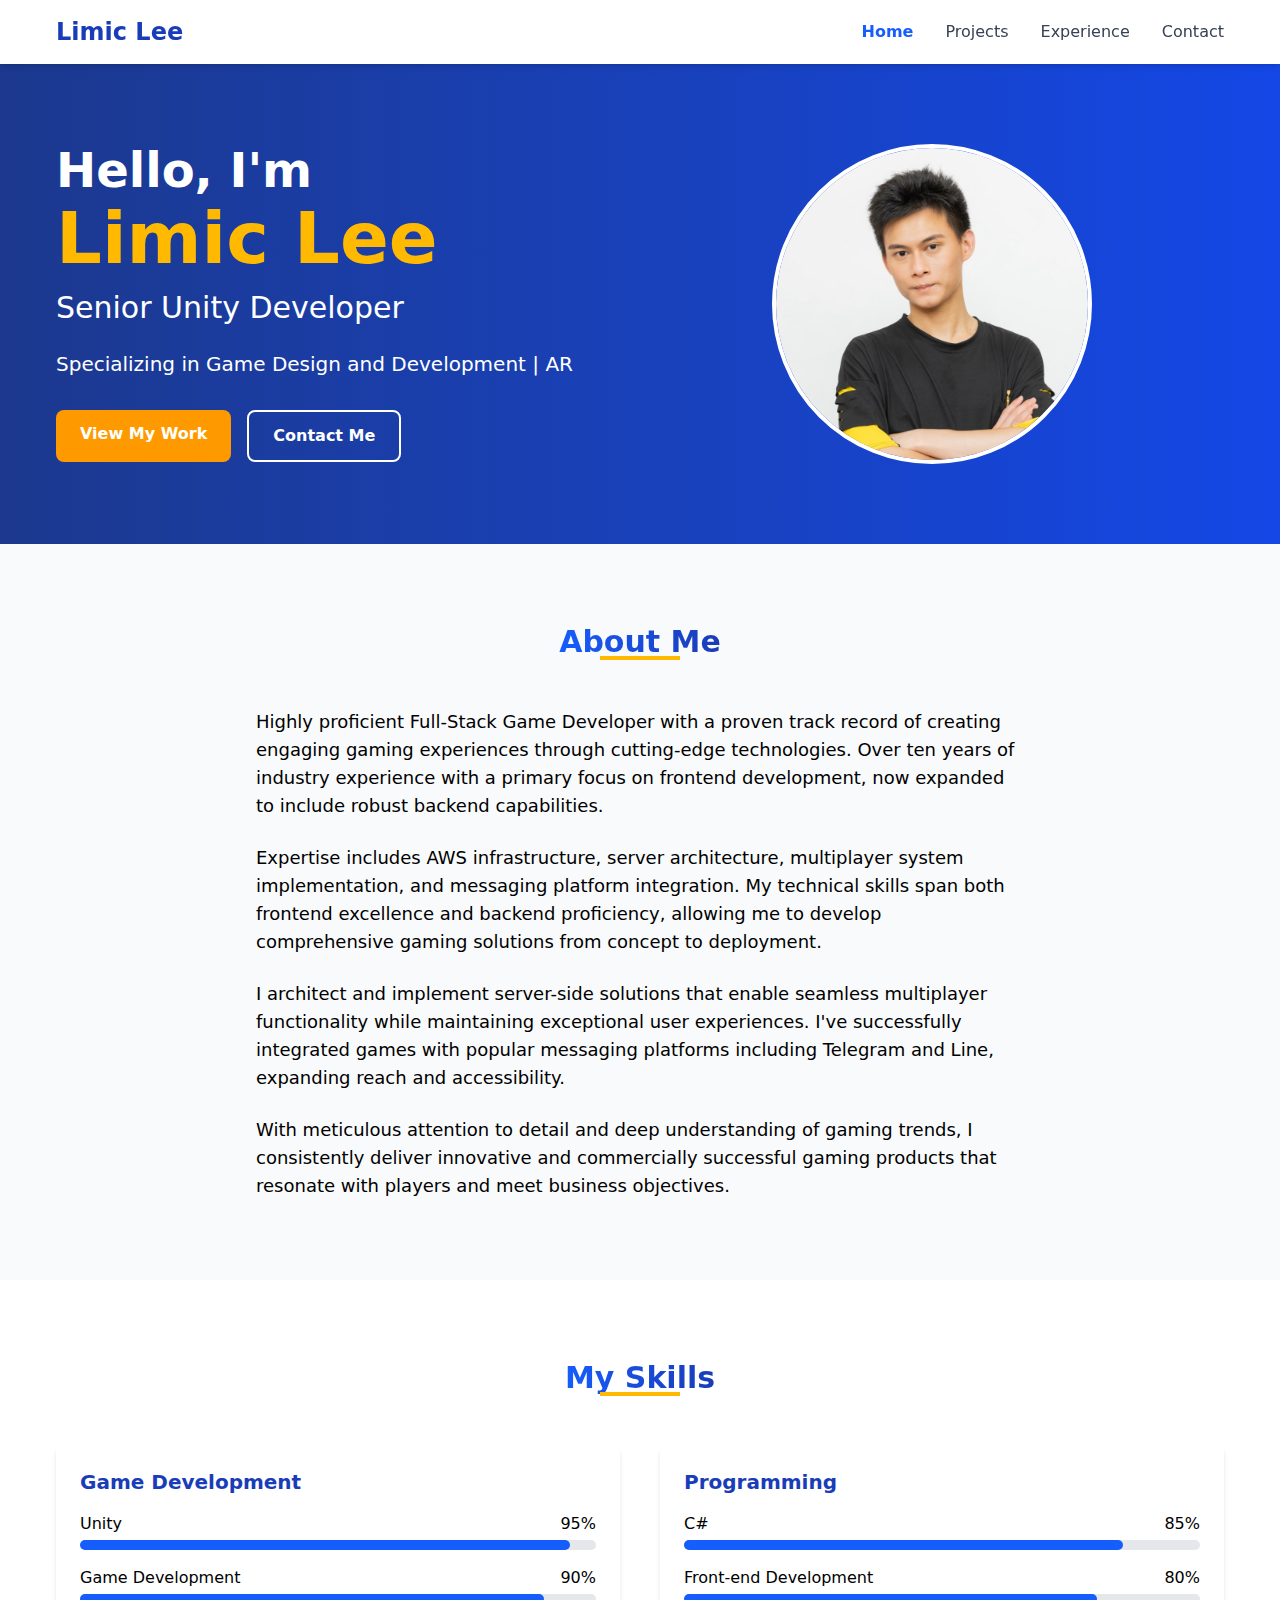
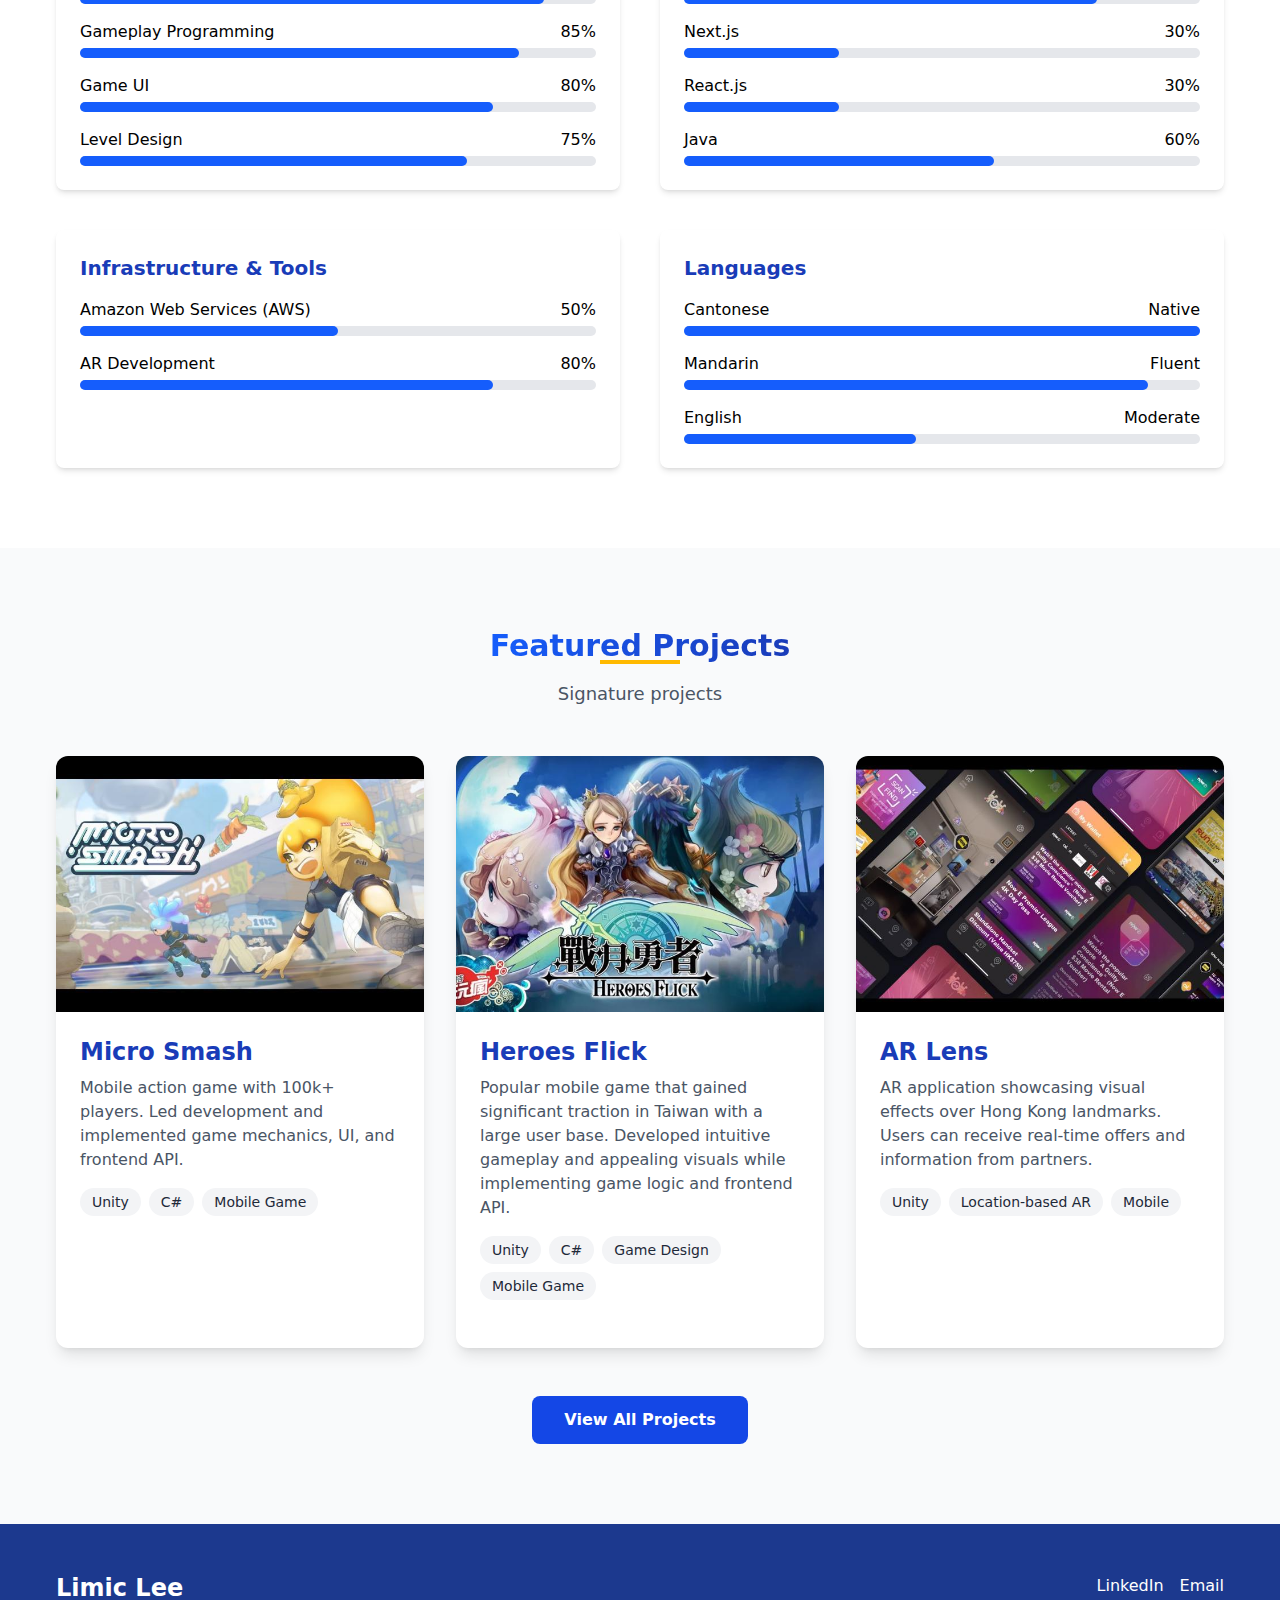
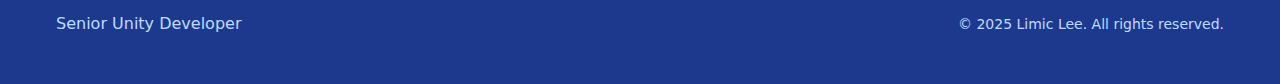
==== commit 0d25c085: "updated" ====
--- a/index.html
+++ b/index.html
@@ -1 +1 @@
-<!DOCTYPE html><html lang="en"><head><meta charSet="utf-8"/><meta name="viewport" content="width=device-width, initial-scale=1"/><link rel="preload" as="image" href="/images/profile/profile.jpg"/><link rel="preload" as="image" href="/images/projects/micro-smash.jpg"/><link rel="stylesheet" href="./_next/static/css/51910f0afa88c07d.css" data-precedence="next"/><link rel="preload" as="script" fetchPriority="low" href="./_next/static/chunks/webpack-9a66d478f04cea7b.js"/><script src="./_next/static/chunks/4bd1b696-efeb426146ca8cad.js" async=""></script><script src="./_next/static/chunks/684-679fa1c70cdd7323.js" async=""></script><script src="./_next/static/chunks/main-app-23a3c7ce89d1ee80.js" async=""></script><script src="./_next/static/chunks/874-9ec3decfce9640ec.js" async=""></script><script src="./_next/static/chunks/app/layout-7b5fafb52e3a3478.js" async=""></script><script src="./_next/static/chunks/766-8f47c16c1f2393fc.js" async=""></script><script src="./_next/static/chunks/app/page-43a7a3dc8f6ba7e9.js" async=""></script><title>Limic Lee | Game Developer Portfolio</title><meta name="description" content="Senior Unity Developer specializing in Game Design and AR Development"/><link rel="icon" href="/favicon.ico" type="image/x-icon" sizes="16x16"/><script src="./_next/static/chunks/polyfills-42372ed130431b0a.js" noModule=""></script></head><body><header class="bg-white shadow-md sticky top-0 z-50"><div class="container mx-auto px-4"><div class="flex justify-between items-center h-16"><div class="flex-shrink-0 font-bold text-2xl text-blue-800"><a href="/">Limic Lee</a></div><nav class="hidden md:flex space-x-8"><a class="text-blue-600 font-semibold hover:text-blue-500 transition-colors" href="/">Home</a><a class="text-gray-700 hover:text-blue-500 transition-colors" href="/projects">Projects</a><a class="text-gray-700 hover:text-blue-500 transition-colors" href="/experience">Experience</a><a class="text-gray-700 hover:text-blue-500 transition-colors" href="/contact">Contact</a></nav><button class="md:hidden flex items-center"><svg class="w-6 h-6" fill="none" stroke="currentColor" viewBox="0 0 24 24" xmlns="http://www.w3.org/2000/svg"><path stroke-linecap="round" stroke-linejoin="round" stroke-width="2" d="M4 6h16M4 12h16M4 18h16"></path></svg></button></div></div></header><main><section class="bg-gradient-to-r from-blue-900 to-blue-700 text-white py-20"><div class="container mx-auto px-4"><div class="flex flex-col md:flex-row items-center"><div class="md:w-1/2 mb-10 md:mb-0"><h1 class="text-4xl md:text-5xl font-bold mb-4"><span class="block">Hello, I&#x27;m</span><span class="block text-6xl md:text-7xl mt-2 text-amber-400">Limic Lee</span></h1><h2 class="text-2xl md:text-3xl mb-6">Senior Unity Developer</h2><p class="text-xl mb-8">Specializing in Game Design and Development | AR</p><div class="flex flex-wrap gap-4"><a class="bg-amber-500 hover:bg-amber-600 text-white font-bold py-3 px-6 rounded-lg transition duration-300" href="/projects">View My Work</a><a class="bg-transparent hover:bg-white hover:text-blue-700 text-white font-bold py-3 px-6 border-2 border-white rounded-lg transition duration-300" href="/contact">Contact Me</a></div></div><div class="md:w-1/2 flex justify-center"><div class="relative w-64 h-64 md:w-80 md:h-80 rounded-full overflow-hidden border-4 border-white"><img alt="Limic Lee" decoding="async" data-nimg="fill" style="position:absolute;height:100%;width:100%;left:0;top:0;right:0;bottom:0;object-fit:cover;color:transparent" src="/images/profile/profile.jpg"/></div></div></div></div></section><section class="py-20 bg-gray-50" id="about"><div class="container mx-auto px-4"><h2 class="text-3xl font-bold text-center mb-12 relative"><span class="bg-gradient-to-r from-blue-600 to-blue-800 bg-clip-text text-transparent">About Me</span><div class="absolute bottom-0 left-1/2 transform -translate-x-1/2 w-20 h-1 bg-amber-400 mt-2"></div></h2><div class="max-w-3xl mx-auto"><p class="text-lg mb-6">Highly proficient Full-Stack Game Developer with a proven track record of creating engaging gaming experiences through cutting-edge technologies. Over ten years of industry experience with a primary focus on frontend development, now expanded to include robust backend capabilities.</p><p class="text-lg mb-6">Expertise includes AWS infrastructure, server architecture, multiplayer system implementation, and messaging platform integration. My technical skills span both frontend excellence and backend proficiency, allowing me to develop comprehensive gaming solutions from concept to deployment.</p><p class="text-lg mb-6">I architect and implement server-side solutions that enable seamless multiplayer functionality while maintaining exceptional user experiences. I&#x27;ve successfully integrated games with popular messaging platforms including Telegram and Line, expanding reach and accessibility.</p><p class="text-lg">With meticulous attention to detail and deep understanding of gaming trends, I consistently deliver innovative and commercially successful gaming products that resonate with players and meet business objectives.</p></div></div></section><section class="py-20" id="skills"><div class="container mx-auto px-4"><h2 class="text-3xl font-bold text-center mb-12 relative"><span class="bg-gradient-to-r from-blue-600 to-blue-800 bg-clip-text text-transparent">My Skills</span><div class="absolute bottom-0 left-1/2 transform -translate-x-1/2 w-20 h-1 bg-amber-400 mt-2"></div></h2><div class="grid grid-cols-1 md:grid-cols-2 gap-10"><div class="bg-white p-6 rounded-lg shadow-md"><h3 class="text-xl font-semibold mb-4 text-blue-800">Game Development</h3><div class="space-y-4"><div><div class="flex justify-between mb-1"><span>Unity</span><span>95%</span></div><div class="w-full bg-gray-200 rounded-full h-2.5"><div class="bg-blue-600 h-2.5 rounded-full" style="width:95%"></div></div></div><div><div class="flex justify-between mb-1"><span>Game Development</span><span>90%</span></div><div class="w-full bg-gray-200 rounded-full h-2.5"><div class="bg-blue-600 h-2.5 rounded-full" style="width:90%"></div></div></div><div><div class="flex justify-between mb-1"><span>Gameplay Programming</span><span>85%</span></div><div class="w-full bg-gray-200 rounded-full h-2.5"><div class="bg-blue-600 h-2.5 rounded-full" style="width:85%"></div></div></div><div><div class="flex justify-between mb-1"><span>Game UI</span><span>80%</span></div><div class="w-full bg-gray-200 rounded-full h-2.5"><div class="bg-blue-600 h-2.5 rounded-full" style="width:80%"></div></div></div><div><div class="flex justify-between mb-1"><span>Level Design</span><span>75%</span></div><div class="w-full bg-gray-200 rounded-full h-2.5"><div class="bg-blue-600 h-2.5 rounded-full" style="width:75%"></div></div></div></div></div><div class="bg-white p-6 rounded-lg shadow-md"><h3 class="text-xl font-semibold mb-4 text-blue-800">Programming</h3><div class="space-y-4"><div><div class="flex justify-between mb-1"><span>C#</span><span>85%</span></div><div class="w-full bg-gray-200 rounded-full h-2.5"><div class="bg-blue-600 h-2.5 rounded-full" style="width:85%"></div></div></div><div><div class="flex justify-between mb-1"><span>Front-end Development</span><span>80%</span></div><div class="w-full bg-gray-200 rounded-full h-2.5"><div class="bg-blue-600 h-2.5 rounded-full" style="width:80%"></div></div></div><div><div class="flex justify-between mb-1"><span>Next.js</span><span>30%</span></div><div class="w-full bg-gray-200 rounded-full h-2.5"><div class="bg-blue-600 h-2.5 rounded-full" style="width:30%"></div></div></div><div><div class="flex justify-between mb-1"><span>React.js</span><span>30%</span></div><div class="w-full bg-gray-200 rounded-full h-2.5"><div class="bg-blue-600 h-2.5 rounded-full" style="width:30%"></div></div></div><div><div class="flex justify-between mb-1"><span>Java</span><span>60%</span></div><div class="w-full bg-gray-200 rounded-full h-2.5"><div class="bg-blue-600 h-2.5 rounded-full" style="width:60%"></div></div></div></div></div><div class="bg-white p-6 rounded-lg shadow-md"><h3 class="text-xl font-semibold mb-4 text-blue-800">Infrastructure &amp; Tools</h3><div class="space-y-4"><div><div class="flex justify-between mb-1"><span>Amazon Web Services (AWS)</span><span>50%</span></div><div class="w-full bg-gray-200 rounded-full h-2.5"><div class="bg-blue-600 h-2.5 rounded-full" style="width:50%"></div></div></div><div><div class="flex justify-between mb-1"><span>AR Development</span><span>80%</span></div><div class="w-full bg-gray-200 rounded-full h-2.5"><div class="bg-blue-600 h-2.5 rounded-full" style="width:80%"></div></div></div></div></div><div class="bg-white p-6 rounded-lg shadow-md"><h3 class="text-xl font-semibold mb-4 text-blue-800">Languages</h3><div class="space-y-4"><div><div class="flex justify-between mb-1"><span>Cantonese</span><span>Native</span></div><div class="w-full bg-gray-200 rounded-full h-2.5"><div class="bg-blue-600 h-2.5 rounded-full" style="width:100%"></div></div></div><div><div class="flex justify-between mb-1"><span>Mandarin</span><span>Fluent</span></div><div class="w-full bg-gray-200 rounded-full h-2.5"><div class="bg-blue-600 h-2.5 rounded-full" style="width:90%"></div></div></div><div><div class="flex justify-between mb-1"><span>English</span><span>Moderate</span></div><div class="w-full bg-gray-200 rounded-full h-2.5"><div class="bg-blue-600 h-2.5 rounded-full" style="width:45%"></div></div></div></div></div></div></div></section><section class="py-20 bg-gray-50"><div class="container mx-auto px-4"><h2 class="text-3xl font-bold text-center mb-4 relative"><span class="bg-gradient-to-r from-blue-600 to-blue-800 bg-clip-text text-transparent">Featured Projects</span><div class="absolute bottom-0 left-1/2 transform -translate-x-1/2 w-20 h-1 bg-amber-400 mt-2"></div></h2><p class="text-center text-lg text-gray-600 mb-12">Signature projects</p><div class="grid grid-cols-1 md:grid-cols-2 lg:grid-cols-3 gap-8"><div class="bg-white rounded-xl overflow-hidden shadow-lg transition-transform hover:-translate-y-2 duration-300"><div class="relative h-64"><img alt="Micro Smash" decoding="async" data-nimg="fill" style="position:absolute;height:100%;width:100%;left:0;top:0;right:0;bottom:0;object-fit:cover;color:transparent" src="/images/projects/micro-smash.jpg"/></div><div class="p-6"><h3 class="text-2xl font-bold text-blue-800 mb-2">Micro Smash</h3><p class="text-gray-600 mb-4">Mobile action game with 100k+ players. Led development and implemented game mechanics, UI, and frontend API.</p><div class="flex flex-wrap gap-2 mb-6"><span class="bg-gray-100 text-gray-800 text-sm px-3 py-1 rounded-full">Unity</span><span class="bg-gray-100 text-gray-800 text-sm px-3 py-1 rounded-full">C#</span><span class="bg-gray-100 text-gray-800 text-sm px-3 py-1 rounded-full">Mobile Game</span></div></div></div><div class="bg-white rounded-xl overflow-hidden shadow-lg transition-transform hover:-translate-y-2 duration-300"><div class="relative h-64"><img alt="Heroes Flick" loading="lazy" decoding="async" data-nimg="fill" style="position:absolute;height:100%;width:100%;left:0;top:0;right:0;bottom:0;object-fit:cover;color:transparent" src="/images/projects/heroes-flick.jpg"/></div><div class="p-6"><h3 class="text-2xl font-bold text-blue-800 mb-2">Heroes Flick</h3><p class="text-gray-600 mb-4">Popular mobile game that gained significant traction in Taiwan with a large user base. Developed intuitive gameplay and appealing visuals while implementing game logic and frontend API.</p><div class="flex flex-wrap gap-2 mb-6"><span class="bg-gray-100 text-gray-800 text-sm px-3 py-1 rounded-full">Unity</span><span class="bg-gray-100 text-gray-800 text-sm px-3 py-1 rounded-full">C#</span><span class="bg-gray-100 text-gray-800 text-sm px-3 py-1 rounded-full">Game Design</span><span class="bg-gray-100 text-gray-800 text-sm px-3 py-1 rounded-full">Mobile Game</span></div></div></div><div class="bg-white rounded-xl overflow-hidden shadow-lg transition-transform hover:-translate-y-2 duration-300"><div class="relative h-64"><img alt="AR Lens" loading="lazy" decoding="async" data-nimg="fill" style="position:absolute;height:100%;width:100%;left:0;top:0;right:0;bottom:0;object-fit:cover;color:transparent" src="/images/projects/ar-lens.jpg"/></div><div class="p-6"><h3 class="text-2xl font-bold text-blue-800 mb-2">AR Lens</h3><p class="text-gray-600 mb-4">AR application showcasing visual effects over Hong Kong landmarks. Users can receive real-time offers and information from partners.</p><div class="flex flex-wrap gap-2 mb-6"><span class="bg-gray-100 text-gray-800 text-sm px-3 py-1 rounded-full">Unity</span><span class="bg-gray-100 text-gray-800 text-sm px-3 py-1 rounded-full">Location-based AR</span><span class="bg-gray-100 text-gray-800 text-sm px-3 py-1 rounded-full">Mobile</span></div></div></div></div><div class="text-center mt-12"><a class="bg-blue-700 hover:bg-blue-800 text-white font-semibold py-3 px-8 rounded-lg inline-block transition duration-300" href="/projects">View All Projects</a></div></div></section></main><footer class="bg-blue-900 text-white py-12"><div class="container mx-auto px-4"><div class="flex flex-col md:flex-row justify-between items-center"><div class="mb-6 md:mb-0"><h2 class="text-2xl font-bold mb-2">Limic Lee</h2><p class="text-blue-200">Senior Unity Developer</p></div><div class="flex flex-col items-center md:items-end"><div class="flex space-x-4 mb-4"><a href="https://linkedin.com/in/limic-lee" target="_blank" rel="noopener noreferrer" class="text-white hover:text-amber-400 transition duration-300" aria-label="LinkedIn">LinkedIn</a><a href="mailto:limiclee@gmail.com" class="text-white hover:text-amber-400 transition duration-300" aria-label="Email">Email</a></div><p class="text-blue-200 text-sm">© <!-- -->2025<!-- --> Limic Lee. All rights reserved.</p></div></div></div></footer><script src="./_next/static/chunks/webpack-9a66d478f04cea7b.js" async=""></script><script>(self.__next_f=self.__next_f||[]).push([0])</script><script>self.__next_f.push([1,"1:\"$Sreact.fragment\"\n2:I[4228,[\"874\",\"static/chunks/874-9ec3decfce9640ec.js\",\"177\",\"static/chunks/app/layout-7b5fafb52e3a3478.js\"],\"default\"]\n3:I[7555,[],\"\"]\n4:I[1295,[],\"\"]\n5:I[6874,[\"874\",\"static/chunks/874-9ec3decfce9640ec.js\",\"766\",\"static/chunks/766-8f47c16c1f2393fc.js\",\"974\",\"static/chunks/app/page-43a7a3dc8f6ba7e9.js\"],\"\"]\n6:I[3063,[\"874\",\"static/chunks/874-9ec3decfce9640ec.js\",\"766\",\"static/chunks/766-8f47c16c1f2393fc.js\",\"974\",\"static/chunks/app/page-43a7a3dc8f6ba7e9.js\"],\"Image\"]\n7:I[8922,[\"874\",\"static/chunks/874-9ec3decfce9640ec.js\",\"766\",\"static/chunks/766-8f47c16c1f2393fc.js\",\"974\",\"static/chunks/app/page-43a7a3dc8f6ba7e9.js\"],\"default\"]\n8:I[9665,[],\"OutletBoundary\"]\nb:I[9665,[],\"ViewportBoundary\"]\nd:I[9665,[],\"MetadataBoundary\"]\nf:I[6614,[],\"\"]\n:HL[\"./_next/static/css/51910f0afa88c07d.css\",\"style\"]\n"])</script><script>self.__next_f.push([1,"0:{\"P\":null,\"b\":\"mXRYCXzzNxLrQQ9tKEgQY\",\"p\":\".\",\"c\":[\"\",\"\"],\"i\":false,\"f\":[[[\"\",{\"children\":[\"__PAGE__\",{}]},\"$undefined\",\"$undefined\",true],[\"\",[\"$\",\"$1\",\"c\",{\"children\":[[[\"$\",\"link\",\"0\",{\"rel\":\"stylesheet\",\"href\":\"./_next/static/css/51910f0afa88c07d.css\",\"precedence\":\"next\",\"crossOrigin\":\"$undefined\",\"nonce\":\"$undefined\"}]],[\"$\",\"html\",null,{\"lang\":\"en\",\"children\":[\"$\",\"body\",null,{\"children\":[[\"$\",\"$L2\",null,{}],[\"$\",\"main\",null,{\"children\":[\"$\",\"$L3\",null,{\"parallelRouterKey\":\"children\",\"error\":\"$undefined\",\"errorStyles\":\"$undefined\",\"errorScripts\":\"$undefined\",\"template\":[\"$\",\"$L4\",null,{}],\"templateStyles\":\"$undefined\",\"templateScripts\":\"$undefined\",\"notFound\":[[[\"$\",\"title\",null,{\"children\":\"404: This page could not be found.\"}],[\"$\",\"div\",null,{\"style\":{\"fontFamily\":\"system-ui,\\\"Segoe UI\\\",Roboto,Helvetica,Arial,sans-serif,\\\"Apple Color Emoji\\\",\\\"Segoe UI Emoji\\\"\",\"height\":\"100vh\",\"textAlign\":\"center\",\"display\":\"flex\",\"flexDirection\":\"column\",\"alignItems\":\"center\",\"justifyContent\":\"center\"},\"children\":[\"$\",\"div\",null,{\"children\":[[\"$\",\"style\",null,{\"dangerouslySetInnerHTML\":{\"__html\":\"body{color:#000;background:#fff;margin:0}.next-error-h1{border-right:1px solid rgba(0,0,0,.3)}@media (prefers-color-scheme:dark){body{color:#fff;background:#000}.next-error-h1{border-right:1px solid rgba(255,255,255,.3)}}\"}}],[\"$\",\"h1\",null,{\"className\":\"next-error-h1\",\"style\":{\"display\":\"inline-block\",\"margin\":\"0 20px 0 0\",\"padding\":\"0 23px 0 0\",\"fontSize\":24,\"fontWeight\":500,\"verticalAlign\":\"top\",\"lineHeight\":\"49px\"},\"children\":404}],[\"$\",\"div\",null,{\"style\":{\"display\":\"inline-block\"},\"children\":[\"$\",\"h2\",null,{\"style\":{\"fontSize\":14,\"fontWeight\":400,\"lineHeight\":\"49px\",\"margin\":0},\"children\":\"This page could not be found.\"}]}]]}]}]],[]],\"forbidden\":\"$undefined\",\"unauthorized\":\"$undefined\"}]}],[\"$\",\"footer\",null,{\"className\":\"bg-blue-900 text-white py-12\",\"children\":[\"$\",\"div\",null,{\"className\":\"container mx-auto px-4\",\"children\":[\"$\",\"div\",null,{\"className\":\"flex flex-col md:flex-row justify-between items-center\",\"children\":[[\"$\",\"div\",null,{\"className\":\"mb-6 md:mb-0\",\"children\":[[\"$\",\"h2\",null,{\"className\":\"text-2xl font-bold mb-2\",\"children\":\"Limic Lee\"}],[\"$\",\"p\",null,{\"className\":\"text-blue-200\",\"children\":\"Senior Unity Developer\"}]]}],[\"$\",\"div\",null,{\"className\":\"flex flex-col items-center md:items-end\",\"children\":[[\"$\",\"div\",null,{\"className\":\"flex space-x-4 mb-4\",\"children\":[[\"$\",\"a\",null,{\"href\":\"https://linkedin.com/in/limic-lee\",\"target\":\"_blank\",\"rel\":\"noopener noreferrer\",\"className\":\"text-white hover:text-amber-400 transition duration-300\",\"aria-label\":\"LinkedIn\",\"children\":\"LinkedIn\"}],[\"$\",\"a\",null,{\"href\":\"mailto:limiclee@gmail.com\",\"className\":\"text-white hover:text-amber-400 transition duration-300\",\"aria-label\":\"Email\",\"children\":\"Email\"}]]}],[\"$\",\"p\",null,{\"className\":\"text-blue-200 text-sm\",\"children\":[\"© \",2025,\" Limic Lee. All rights reserved.\"]}]]}]]}]}]}]]}]}]]}],{\"children\":[\"__PAGE__\",[\"$\",\"$1\",\"c\",{\"children\":[[[\"$\",\"section\",null,{\"className\":\"bg-gradient-to-r from-blue-900 to-blue-700 text-white py-20\",\"children\":[\"$\",\"div\",null,{\"className\":\"container mx-auto px-4\",\"children\":[\"$\",\"div\",null,{\"className\":\"flex flex-col md:flex-row items-center\",\"children\":[[\"$\",\"div\",null,{\"className\":\"md:w-1/2 mb-10 md:mb-0\",\"children\":[[\"$\",\"h1\",null,{\"className\":\"text-4xl md:text-5xl font-bold mb-4\",\"children\":[[\"$\",\"span\",null,{\"className\":\"block\",\"children\":\"Hello, I'm\"}],[\"$\",\"span\",null,{\"className\":\"block text-6xl md:text-7xl mt-2 text-amber-400\",\"children\":\"Limic Lee\"}]]}],[\"$\",\"h2\",null,{\"className\":\"text-2xl md:text-3xl mb-6\",\"children\":\"Senior Unity Developer\"}],[\"$\",\"p\",null,{\"className\":\"text-xl mb-8\",\"children\":\"Specializing in Game Design and Development | AR\"}],[\"$\",\"div\",null,{\"className\":\"flex flex-wrap gap-4\",\"children\":[[\"$\",\"$L5\",null,{\"href\":\"/projects\",\"className\":\"bg-amber-500 hover:bg-amber-600 text-white font-bold py-3 px-6 rounded-lg transition duration-300\",\"children\":\"View My Work\"}],[\"$\",\"$L5\",null,{\"href\":\"/contact\",\"className\":\"bg-transparent hover:bg-white hover:text-blue-700 text-white font-bold py-3 px-6 border-2 border-white rounded-lg transition duration-300\",\"children\":\"Contact Me\"}]]}]]}],[\"$\",\"div\",null,{\"className\":\"md:w-1/2 flex justify-center\",\"children\":[\"$\",\"div\",null,{\"className\":\"relative w-64 h-64 md:w-80 md:h-80 rounded-full overflow-hidden border-4 border-white\",\"children\":[\"$\",\"$L6\",null,{\"src\":\"/images/profile/profile.jpg\",\"alt\":\"Limic Lee\",\"fill\":true,\"sizes\":\"(max-width: 768px) 100vw, 300px\",\"style\":{\"objectFit\":\"cover\"},\"priority\":true}]}]}]]}]}]}],[\"$\",\"section\",null,{\"className\":\"py-20 bg-gray-50\",\"id\":\"about\",\"children\":[\"$\",\"div\",null,{\"className\":\"container mx-auto px-4\",\"children\":[[\"$\",\"h2\",null,{\"className\":\"text-3xl font-bold text-center mb-12 relative\",\"children\":[[\"$\",\"span\",null,{\"className\":\"bg-gradient-to-r from-blue-600 to-blue-800 bg-clip-text text-transparent\",\"children\":\"About Me\"}],[\"$\",\"div\",null,{\"className\":\"absolute bottom-0 left-1/2 transform -translate-x-1/2 w-20 h-1 bg-amber-400 mt-2\"}]]}],[\"$\",\"div\",null,{\"className\":\"max-w-3xl mx-auto\",\"children\":[[\"$\",\"p\",null,{\"className\":\"text-lg mb-6\",\"children\":\"Highly proficient Full-Stack Game Developer with a proven track record of creating engaging gaming experiences through cutting-edge technologies. Over ten years of industry experience with a primary focus on frontend development, now expanded to include robust backend capabilities.\"}],[\"$\",\"p\",null,{\"className\":\"text-lg mb-6\",\"children\":\"Expertise includes AWS infrastructure, server architecture, multiplayer system implementation, and messaging platform integration. My technical skills span both frontend excellence and backend proficiency, allowing me to develop comprehensive gaming solutions from concept to deployment.\"}],[\"$\",\"p\",null,{\"className\":\"text-lg mb-6\",\"children\":\"I architect and implement server-side solutions that enable seamless multiplayer functionality while maintaining exceptional user experiences. I've successfully integrated games with popular messaging platforms including Telegram and Line, expanding reach and accessibility.\"}],[\"$\",\"p\",null,{\"className\":\"text-lg\",\"children\":\"With meticulous attention to detail and deep understanding of gaming trends, I consistently deliver innovative and commercially successful gaming products that resonate with players and meet business objectives.\"}]]}]]}]}],[\"$\",\"section\",null,{\"className\":\"py-20\",\"id\":\"skills\",\"children\":[\"$\",\"div\",null,{\"className\":\"container mx-auto px-4\",\"children\":[[\"$\",\"h2\",null,{\"className\":\"text-3xl font-bold text-center mb-12 relative\",\"children\":[[\"$\",\"span\",null,{\"className\":\"bg-gradient-to-r from-blue-600 to-blue-800 bg-clip-text text-transparent\",\"children\":\"My Skills\"}],[\"$\",\"div\",null,{\"className\":\"absolute bottom-0 left-1/2 transform -translate-x-1/2 w-20 h-1 bg-amber-400 mt-2\"}]]}],[\"$\",\"div\",null,{\"className\":\"grid grid-cols-1 md:grid-cols-2 gap-10\",\"children\":[[\"$\",\"div\",\"0\",{\"className\":\"bg-white p-6 rounded-lg shadow-md\",\"children\":[[\"$\",\"h3\",null,{\"className\":\"text-xl font-semibold mb-4 text-blue-800\",\"children\":\"Game Development\"}],[\"$\",\"div\",null,{\"className\":\"space-y-4\",\"children\":[[\"$\",\"div\",\"0\",{\"children\":[[\"$\",\"div\",null,{\"className\":\"flex justify-between mb-1\",\"children\":[[\"$\",\"span\",null,{\"children\":\"Unity\"}],[\"$\",\"span\",null,{\"children\":\"95%\"}]]}],[\"$\",\"div\",null,{\"className\":\"w-full bg-gray-200 rounded-full h-2.5\",\"children\":[\"$\",\"div\",null,{\"className\":\"bg-blue-600 h-2.5 rounded-full\",\"style\":{\"width\":\"95%\"}}]}]]}],[\"$\",\"div\",\"1\",{\"children\":[[\"$\",\"div\",null,{\"className\":\"flex justify-between mb-1\",\"children\":[[\"$\",\"span\",null,{\"children\":\"Game Development\"}],[\"$\",\"span\",null,{\"children\":\"90%\"}]]}],[\"$\",\"div\",null,{\"className\":\"w-full bg-gray-200 rounded-full h-2.5\",\"children\":[\"$\",\"div\",null,{\"className\":\"bg-blue-600 h-2.5 rounded-full\",\"style\":{\"width\":\"90%\"}}]}]]}],[\"$\",\"div\",\"2\",{\"children\":[[\"$\",\"div\",null,{\"className\":\"flex justify-between mb-1\",\"children\":[[\"$\",\"span\",null,{\"children\":\"Gameplay Programming\"}],[\"$\",\"span\",null,{\"children\":\"85%\"}]]}],[\"$\",\"div\",null,{\"className\":\"w-full bg-gray-200 rounded-full h-2.5\",\"children\":[\"$\",\"div\",null,{\"className\":\"bg-blue-600 h-2.5 rounded-full\",\"style\":{\"width\":\"85%\"}}]}]]}],[\"$\",\"div\",\"3\",{\"children\":[[\"$\",\"div\",null,{\"className\":\"flex justify-between mb-1\",\"children\":[[\"$\",\"span\",null,{\"children\":\"Game UI\"}],[\"$\",\"span\",null,{\"children\":\"80%\"}]]}],[\"$\",\"div\",null,{\"className\":\"w-full bg-gray-200 rounded-full h-2.5\",\"children\":[\"$\",\"div\",null,{\"className\":\"bg-blue-600 h-2.5 rounded-full\",\"style\":{\"width\":\"80%\"}}]}]]}],[\"$\",\"div\",\"4\",{\"children\":[[\"$\",\"div\",null,{\"className\":\"flex justify-between mb-1\",\"children\":[[\"$\",\"span\",null,{\"children\":\"Level Design\"}],[\"$\",\"span\",null,{\"children\":\"75%\"}]]}],[\"$\",\"div\",null,{\"className\":\"w-full bg-gray-200 rounded-full h-2.5\",\"children\":[\"$\",\"div\",null,{\"className\":\"bg-blue-600 h-2.5 rounded-full\",\"style\":{\"width\":\"75%\"}}]}]]}]]}]]}],[\"$\",\"div\",\"1\",{\"className\":\"bg-white p-6 rounded-lg shadow-md\",\"children\":[[\"$\",\"h3\",null,{\"className\":\"text-xl font-semibold mb-4 text-blue-800\",\"children\":\"Programming\"}],[\"$\",\"div\",null,{\"className\":\"space-y-4\",\"children\":[[\"$\",\"div\",\"0\",{\"children\":[[\"$\",\"div\",null,{\"className\":\"flex justify-between mb-1\",\"children\":[[\"$\",\"span\",null,{\"children\":\"C#\"}],[\"$\",\"span\",null,{\"children\":\"85%\"}]]}],[\"$\",\"div\",null,{\"className\":\"w-full bg-gray-200 rounded-full h-2.5\",\"children\":[\"$\",\"div\",null,{\"className\":\"bg-blue-600 h-2.5 rounded-full\",\"style\":{\"width\":\"85%\"}}]}]]}],[\"$\",\"div\",\"1\",{\"children\":[[\"$\",\"div\",null,{\"className\":\"flex justify-between mb-1\",\"children\":[[\"$\",\"span\",null,{\"children\":\"Front-end Development\"}],[\"$\",\"span\",null,{\"children\":\"80%\"}]]}],[\"$\",\"div\",null,{\"className\":\"w-full bg-gray-200 rounded-full h-2.5\",\"children\":[\"$\",\"div\",null,{\"className\":\"bg-blue-600 h-2.5 rounded-full\",\"style\":{\"width\":\"80%\"}}]}]]}],[\"$\",\"div\",\"2\",{\"children\":[[\"$\",\"div\",null,{\"className\":\"flex justify-between mb-1\",\"children\":[[\"$\",\"span\",null,{\"children\":\"Next.js\"}],[\"$\",\"span\",null,{\"children\":\"30%\"}]]}],[\"$\",\"div\",null,{\"className\":\"w-full bg-gray-200 rounded-full h-2.5\",\"children\":[\"$\",\"div\",null,{\"className\":\"bg-blue-600 h-2.5 rounded-full\",\"style\":{\"width\":\"30%\"}}]}]]}],[\"$\",\"div\",\"3\",{\"children\":[[\"$\",\"div\",null,{\"className\":\"flex justify-between mb-1\",\"children\":[[\"$\",\"span\",null,{\"children\":\"React.js\"}],[\"$\",\"span\",null,{\"children\":\"30%\"}]]}],[\"$\",\"div\",null,{\"className\":\"w-full bg-gray-200 rounded-full h-2.5\",\"children\":[\"$\",\"div\",null,{\"className\":\"bg-blue-600 h-2.5 rounded-full\",\"style\":{\"width\":\"30%\"}}]}]]}],[\"$\",\"div\",\"4\",{\"children\":[[\"$\",\"div\",null,{\"className\":\"flex justify-between mb-1\",\"children\":[[\"$\",\"span\",null,{\"children\":\"Java\"}],[\"$\",\"span\",null,{\"children\":\"60%\"}]]}],[\"$\",\"div\",null,{\"className\":\"w-full bg-gray-200 rounded-full h-2.5\",\"children\":[\"$\",\"div\",null,{\"className\":\"bg-blue-600 h-2.5 rounded-full\",\"style\":{\"width\":\"60%\"}}]}]]}]]}]]}],[\"$\",\"div\",\"2\",{\"className\":\"bg-white p-6 rounded-lg shadow-md\",\"children\":[[\"$\",\"h3\",null,{\"className\":\"text-xl font-semibold mb-4 text-blue-800\",\"children\":\"Infrastructure \u0026 Tools\"}],[\"$\",\"div\",null,{\"className\":\"space-y-4\",\"children\":[[\"$\",\"div\",\"0\",{\"children\":[[\"$\",\"div\",null,{\"className\":\"flex justify-between mb-1\",\"children\":[[\"$\",\"span\",null,{\"children\":\"Amazon Web Services (AWS)\"}],[\"$\",\"span\",null,{\"children\":\"50%\"}]]}],[\"$\",\"div\",null,{\"className\":\"w-full bg-gray-200 rounded-full h-2.5\",\"children\":[\"$\",\"div\",null,{\"className\":\"bg-blue-600 h-2.5 rounded-full\",\"style\":{\"width\":\"50%\"}}]}]]}],[\"$\",\"div\",\"1\",{\"children\":[[\"$\",\"div\",null,{\"className\":\"flex justify-between mb-1\",\"children\":[[\"$\",\"span\",null,{\"children\":\"AR Development\"}],[\"$\",\"span\",null,{\"children\":\"80%\"}]]}],[\"$\",\"div\",null,{\"className\":\"w-full bg-gray-200 rounded-full h-2.5\",\"children\":[\"$\",\"div\",null,{\"className\":\"bg-blue-600 h-2.5 rounded-full\",\"style\":{\"width\":\"80%\"}}]}]]}]]}]]}],[\"$\",\"div\",\"3\",{\"className\":\"bg-white p-6 rounded-lg shadow-md\",\"children\":[[\"$\",\"h3\",null,{\"className\":\"text-xl font-semibold mb-4 text-blue-800\",\"children\":\"Languages\"}],[\"$\",\"div\",null,{\"className\":\"space-y-4\",\"children\":[[\"$\",\"div\",\"0\",{\"children\":[[\"$\",\"div\",null,{\"className\":\"flex justify-between mb-1\",\"children\":[[\"$\",\"span\",null,{\"children\":\"Cantonese\"}],[\"$\",\"span\",null,{\"children\":\"Native\"}]]}],[\"$\",\"div\",null,{\"className\":\"w-full bg-gray-200 rounded-full h-2.5\",\"children\":[\"$\",\"div\",null,{\"className\":\"bg-blue-600 h-2.5 rounded-full\",\"style\":{\"width\":\"100%\"}}]}]]}],[\"$\",\"div\",\"1\",{\"children\":[[\"$\",\"div\",null,{\"className\":\"flex justify-between mb-1\",\"children\":[[\"$\",\"span\",null,{\"children\":\"Mandarin\"}],[\"$\",\"span\",null,{\"children\":\"Fluent\"}]]}],[\"$\",\"div\",null,{\"className\":\"w-full bg-gray-200 rounded-full h-2.5\",\"children\":[\"$\",\"div\",null,{\"className\":\"bg-blue-600 h-2.5 rounded-full\",\"style\":{\"width\":\"90%\"}}]}]]}],[\"$\",\"div\",\"2\",{\"children\":[[\"$\",\"div\",null,{\"className\":\"flex justify-between mb-1\",\"children\":[[\"$\",\"span\",null,{\"children\":\"English\"}],[\"$\",\"span\",null,{\"children\":\"Moderate\"}]]}],[\"$\",\"div\",null,{\"className\":\"w-full bg-gray-200 rounded-full h-2.5\",\"children\":[\"$\",\"div\",null,{\"className\":\"bg-blue-600 h-2.5 rounded-full\",\"style\":{\"width\":\"45%\"}}]}]]}]]}]]}]]}]]}]}],[\"$\",\"$L7\",null,{}]],\"$undefined\",null,[\"$\",\"$L8\",null,{\"children\":[\"$L9\",\"$La\",null]}]]}],{},null,false]},null,false],[\"$\",\"$1\",\"h\",{\"children\":[null,[\"$\",\"$1\",\"j2S0zhuwt8qBYLAJyai6x\",{\"children\":[[\"$\",\"$Lb\",null,{\"children\":\"$Lc\"}],null]}],[\"$\",\"$Ld\",null,{\"children\":\"$Le\"}]]}],false]],\"m\":\"$undefined\",\"G\":[\"$f\",\"$undefined\"],\"s\":false,\"S\":true}\n"])</script><script>self.__next_f.push([1,"c:[[\"$\",\"meta\",\"0\",{\"charSet\":\"utf-8\"}],[\"$\",\"meta\",\"1\",{\"name\":\"viewport\",\"content\":\"width=device-width, initial-scale=1\"}]]\n9:null\n"])</script><script>self.__next_f.push([1,"a:null\ne:[[\"$\",\"title\",\"0\",{\"children\":\"Limic Lee | Game Developer Portfolio\"}],[\"$\",\"meta\",\"1\",{\"name\":\"description\",\"content\":\"Senior Unity Developer specializing in Game Design and AR Development\"}],[\"$\",\"link\",\"2\",{\"rel\":\"icon\",\"href\":\"/favicon.ico\",\"type\":\"image/x-icon\",\"sizes\":\"16x16\"}]]\n"])</script></body></html>+<!DOCTYPE html><html lang="en"><head><meta charSet="utf-8"/><meta name="viewport" content="width=device-width, initial-scale=1"/><link rel="preload" as="image" href="/images/profile/profile.jpg"/><link rel="preload" as="image" href="/images/projects/micro-smash.jpg"/><link rel="stylesheet" href="./_next/static/css/51910f0afa88c07d.css" data-precedence="next"/><link rel="preload" as="script" fetchPriority="low" href="./_next/static/chunks/webpack-9a66d478f04cea7b.js"/><script src="./_next/static/chunks/4bd1b696-efeb426146ca8cad.js" async=""></script><script src="./_next/static/chunks/684-679fa1c70cdd7323.js" async=""></script><script src="./_next/static/chunks/main-app-23a3c7ce89d1ee80.js" async=""></script><script src="./_next/static/chunks/874-9ec3decfce9640ec.js" async=""></script><script src="./_next/static/chunks/app/layout-7b5fafb52e3a3478.js" async=""></script><script src="./_next/static/chunks/766-8f47c16c1f2393fc.js" async=""></script><script src="./_next/static/chunks/app/page-43a7a3dc8f6ba7e9.js" async=""></script><title>Limic Lee | Game Developer Portfolio</title><meta name="description" content="Senior Unity Developer specializing in Game Design and AR Development"/><link rel="icon" href="/favicon.ico"/><script src="./_next/static/chunks/polyfills-42372ed130431b0a.js" noModule=""></script></head><body><header class="bg-white shadow-md sticky top-0 z-50"><div class="container mx-auto px-4"><div class="flex justify-between items-center h-16"><div class="flex-shrink-0 font-bold text-2xl text-blue-800"><a href="/">Limic Lee</a></div><nav class="hidden md:flex space-x-8"><a class="text-blue-600 font-semibold hover:text-blue-500 transition-colors" href="/">Home</a><a class="text-gray-700 hover:text-blue-500 transition-colors" href="/projects">Projects</a><a class="text-gray-700 hover:text-blue-500 transition-colors" href="/experience">Experience</a><a class="text-gray-700 hover:text-blue-500 transition-colors" href="/contact">Contact</a></nav><button class="md:hidden flex items-center"><svg class="w-6 h-6" fill="none" stroke="currentColor" viewBox="0 0 24 24" xmlns="http://www.w3.org/2000/svg"><path stroke-linecap="round" stroke-linejoin="round" stroke-width="2" d="M4 6h16M4 12h16M4 18h16"></path></svg></button></div></div></header><main><section class="bg-gradient-to-r from-blue-900 to-blue-700 text-white py-20"><div class="container mx-auto px-4"><div class="flex flex-col md:flex-row items-center"><div class="md:w-1/2 mb-10 md:mb-0"><h1 class="text-4xl md:text-5xl font-bold mb-4"><span class="block">Hello, I&#x27;m</span><span class="block text-6xl md:text-7xl mt-2 text-amber-400">Limic Lee</span></h1><h2 class="text-2xl md:text-3xl mb-6">Senior Unity Developer</h2><p class="text-xl mb-8">Specializing in Game Design and Development | AR</p><div class="flex flex-wrap gap-4"><a class="bg-amber-500 hover:bg-amber-600 text-white font-bold py-3 px-6 rounded-lg transition duration-300" href="/projects">View My Work</a><a class="bg-transparent hover:bg-white hover:text-blue-700 text-white font-bold py-3 px-6 border-2 border-white rounded-lg transition duration-300" href="/contact">Contact Me</a></div></div><div class="md:w-1/2 flex justify-center"><div class="relative w-64 h-64 md:w-80 md:h-80 rounded-full overflow-hidden border-4 border-white"><img alt="Limic Lee" decoding="async" data-nimg="fill" style="position:absolute;height:100%;width:100%;left:0;top:0;right:0;bottom:0;object-fit:cover;color:transparent" src="/images/profile/profile.jpg"/></div></div></div></div></section><section class="py-20 bg-gray-50" id="about"><div class="container mx-auto px-4"><h2 class="text-3xl font-bold text-center mb-12 relative"><span class="bg-gradient-to-r from-blue-600 to-blue-800 bg-clip-text text-transparent">About Me</span><div class="absolute bottom-0 left-1/2 transform -translate-x-1/2 w-20 h-1 bg-amber-400 mt-2"></div></h2><div class="max-w-3xl mx-auto"><p class="text-lg mb-6">Highly proficient Full-Stack Game Developer with a proven track record of creating engaging gaming experiences through cutting-edge technologies. Over ten years of industry experience with a primary focus on frontend development, now expanded to include robust backend capabilities.</p><p class="text-lg mb-6">Expertise includes AWS infrastructure, server architecture, multiplayer system implementation, and messaging platform integration. My technical skills span both frontend excellence and backend proficiency, allowing me to develop comprehensive gaming solutions from concept to deployment.</p><p class="text-lg mb-6">I architect and implement server-side solutions that enable seamless multiplayer functionality while maintaining exceptional user experiences. I&#x27;ve successfully integrated games with popular messaging platforms including Telegram and Line, expanding reach and accessibility.</p><p class="text-lg">With meticulous attention to detail and deep understanding of gaming trends, I consistently deliver innovative and commercially successful gaming products that resonate with players and meet business objectives.</p></div></div></section><section class="py-20" id="skills"><div class="container mx-auto px-4"><h2 class="text-3xl font-bold text-center mb-12 relative"><span class="bg-gradient-to-r from-blue-600 to-blue-800 bg-clip-text text-transparent">My Skills</span><div class="absolute bottom-0 left-1/2 transform -translate-x-1/2 w-20 h-1 bg-amber-400 mt-2"></div></h2><div class="grid grid-cols-1 md:grid-cols-2 gap-10"><div class="bg-white p-6 rounded-lg shadow-md"><h3 class="text-xl font-semibold mb-4 text-blue-800">Game Development</h3><div class="space-y-4"><div><div class="flex justify-between mb-1"><span>Unity</span><span>95%</span></div><div class="w-full bg-gray-200 rounded-full h-2.5"><div class="bg-blue-600 h-2.5 rounded-full" style="width:95%"></div></div></div><div><div class="flex justify-between mb-1"><span>Game Development</span><span>90%</span></div><div class="w-full bg-gray-200 rounded-full h-2.5"><div class="bg-blue-600 h-2.5 rounded-full" style="width:90%"></div></div></div><div><div class="flex justify-between mb-1"><span>Gameplay Programming</span><span>85%</span></div><div class="w-full bg-gray-200 rounded-full h-2.5"><div class="bg-blue-600 h-2.5 rounded-full" style="width:85%"></div></div></div><div><div class="flex justify-between mb-1"><span>Game UI</span><span>80%</span></div><div class="w-full bg-gray-200 rounded-full h-2.5"><div class="bg-blue-600 h-2.5 rounded-full" style="width:80%"></div></div></div><div><div class="flex justify-between mb-1"><span>Level Design</span><span>75%</span></div><div class="w-full bg-gray-200 rounded-full h-2.5"><div class="bg-blue-600 h-2.5 rounded-full" style="width:75%"></div></div></div></div></div><div class="bg-white p-6 rounded-lg shadow-md"><h3 class="text-xl font-semibold mb-4 text-blue-800">Programming</h3><div class="space-y-4"><div><div class="flex justify-between mb-1"><span>C#</span><span>85%</span></div><div class="w-full bg-gray-200 rounded-full h-2.5"><div class="bg-blue-600 h-2.5 rounded-full" style="width:85%"></div></div></div><div><div class="flex justify-between mb-1"><span>Front-end Development</span><span>80%</span></div><div class="w-full bg-gray-200 rounded-full h-2.5"><div class="bg-blue-600 h-2.5 rounded-full" style="width:80%"></div></div></div><div><div class="flex justify-between mb-1"><span>Next.js</span><span>30%</span></div><div class="w-full bg-gray-200 rounded-full h-2.5"><div class="bg-blue-600 h-2.5 rounded-full" style="width:30%"></div></div></div><div><div class="flex justify-between mb-1"><span>React.js</span><span>30%</span></div><div class="w-full bg-gray-200 rounded-full h-2.5"><div class="bg-blue-600 h-2.5 rounded-full" style="width:30%"></div></div></div><div><div class="flex justify-between mb-1"><span>Java</span><span>60%</span></div><div class="w-full bg-gray-200 rounded-full h-2.5"><div class="bg-blue-600 h-2.5 rounded-full" style="width:60%"></div></div></div></div></div><div class="bg-white p-6 rounded-lg shadow-md"><h3 class="text-xl font-semibold mb-4 text-blue-800">Infrastructure &amp; Tools</h3><div class="space-y-4"><div><div class="flex justify-between mb-1"><span>Amazon Web Services (AWS)</span><span>50%</span></div><div class="w-full bg-gray-200 rounded-full h-2.5"><div class="bg-blue-600 h-2.5 rounded-full" style="width:50%"></div></div></div><div><div class="flex justify-between mb-1"><span>AR Development</span><span>80%</span></div><div class="w-full bg-gray-200 rounded-full h-2.5"><div class="bg-blue-600 h-2.5 rounded-full" style="width:80%"></div></div></div></div></div><div class="bg-white p-6 rounded-lg shadow-md"><h3 class="text-xl font-semibold mb-4 text-blue-800">Languages</h3><div class="space-y-4"><div><div class="flex justify-between mb-1"><span>Cantonese</span><span>Native</span></div><div class="w-full bg-gray-200 rounded-full h-2.5"><div class="bg-blue-600 h-2.5 rounded-full" style="width:100%"></div></div></div><div><div class="flex justify-between mb-1"><span>Mandarin</span><span>Fluent</span></div><div class="w-full bg-gray-200 rounded-full h-2.5"><div class="bg-blue-600 h-2.5 rounded-full" style="width:90%"></div></div></div><div><div class="flex justify-between mb-1"><span>English</span><span>Moderate</span></div><div class="w-full bg-gray-200 rounded-full h-2.5"><div class="bg-blue-600 h-2.5 rounded-full" style="width:45%"></div></div></div></div></div></div></div></section><section class="py-20 bg-gray-50"><div class="container mx-auto px-4"><h2 class="text-3xl font-bold text-center mb-4 relative"><span class="bg-gradient-to-r from-blue-600 to-blue-800 bg-clip-text text-transparent">Featured Projects</span><div class="absolute bottom-0 left-1/2 transform -translate-x-1/2 w-20 h-1 bg-amber-400 mt-2"></div></h2><p class="text-center text-lg text-gray-600 mb-12">Signature projects</p><div class="grid grid-cols-1 md:grid-cols-2 lg:grid-cols-3 gap-8"><div class="bg-white rounded-xl overflow-hidden shadow-lg transition-transform hover:-translate-y-2 duration-300"><div class="relative h-64"><img alt="Micro Smash" decoding="async" data-nimg="fill" style="position:absolute;height:100%;width:100%;left:0;top:0;right:0;bottom:0;object-fit:cover;color:transparent" src="/images/projects/micro-smash.jpg"/></div><div class="p-6"><h3 class="text-2xl font-bold text-blue-800 mb-2">Micro Smash</h3><p class="text-gray-600 mb-4">Mobile action game with 100k+ players. Led development and implemented game mechanics, UI, and frontend API.</p><div class="flex flex-wrap gap-2 mb-6"><span class="bg-gray-100 text-gray-800 text-sm px-3 py-1 rounded-full">Unity</span><span class="bg-gray-100 text-gray-800 text-sm px-3 py-1 rounded-full">C#</span><span class="bg-gray-100 text-gray-800 text-sm px-3 py-1 rounded-full">Mobile Game</span></div></div></div><div class="bg-white rounded-xl overflow-hidden shadow-lg transition-transform hover:-translate-y-2 duration-300"><div class="relative h-64"><img alt="Heroes Flick" loading="lazy" decoding="async" data-nimg="fill" style="position:absolute;height:100%;width:100%;left:0;top:0;right:0;bottom:0;object-fit:cover;color:transparent" src="/images/projects/heroes-flick.jpg"/></div><div class="p-6"><h3 class="text-2xl font-bold text-blue-800 mb-2">Heroes Flick</h3><p class="text-gray-600 mb-4">Popular mobile game that gained significant traction in Taiwan with a large user base. Developed intuitive gameplay and appealing visuals while implementing game logic and frontend API.</p><div class="flex flex-wrap gap-2 mb-6"><span class="bg-gray-100 text-gray-800 text-sm px-3 py-1 rounded-full">Unity</span><span class="bg-gray-100 text-gray-800 text-sm px-3 py-1 rounded-full">C#</span><span class="bg-gray-100 text-gray-800 text-sm px-3 py-1 rounded-full">Game Design</span><span class="bg-gray-100 text-gray-800 text-sm px-3 py-1 rounded-full">Mobile Game</span></div></div></div><div class="bg-white rounded-xl overflow-hidden shadow-lg transition-transform hover:-translate-y-2 duration-300"><div class="relative h-64"><img alt="AR Lens" loading="lazy" decoding="async" data-nimg="fill" style="position:absolute;height:100%;width:100%;left:0;top:0;right:0;bottom:0;object-fit:cover;color:transparent" src="/images/projects/ar-lens.jpg"/></div><div class="p-6"><h3 class="text-2xl font-bold text-blue-800 mb-2">AR Lens</h3><p class="text-gray-600 mb-4">AR application showcasing visual effects over Hong Kong landmarks. Users can receive real-time offers and information from partners.</p><div class="flex flex-wrap gap-2 mb-6"><span class="bg-gray-100 text-gray-800 text-sm px-3 py-1 rounded-full">Unity</span><span class="bg-gray-100 text-gray-800 text-sm px-3 py-1 rounded-full">Location-based AR</span><span class="bg-gray-100 text-gray-800 text-sm px-3 py-1 rounded-full">Mobile</span></div></div></div></div><div class="text-center mt-12"><a class="bg-blue-700 hover:bg-blue-800 text-white font-semibold py-3 px-8 rounded-lg inline-block transition duration-300" href="/projects">View All Projects</a></div></div></section></main><footer class="bg-blue-900 text-white py-12"><div class="container mx-auto px-4"><div class="flex flex-col md:flex-row justify-between items-center"><div class="mb-6 md:mb-0"><h2 class="text-2xl font-bold mb-2">Limic Lee</h2><p class="text-blue-200">Senior Unity Developer</p></div><div class="flex flex-col items-center md:items-end"><div class="flex space-x-4 mb-4"><a href="https://linkedin.com/in/limic-lee" target="_blank" rel="noopener noreferrer" class="text-white hover:text-amber-400 transition duration-300" aria-label="LinkedIn">LinkedIn</a><a href="mailto:limiclee@gmail.com" class="text-white hover:text-amber-400 transition duration-300" aria-label="Email">Email</a></div><p class="text-blue-200 text-sm">© <!-- -->2025<!-- --> Limic Lee. All rights reserved.</p></div></div></div></footer><script src="./_next/static/chunks/webpack-9a66d478f04cea7b.js" async=""></script><script>(self.__next_f=self.__next_f||[]).push([0])</script><script>self.__next_f.push([1,"1:\"$Sreact.fragment\"\n2:I[4228,[\"874\",\"static/chunks/874-9ec3decfce9640ec.js\",\"177\",\"static/chunks/app/layout-7b5fafb52e3a3478.js\"],\"default\"]\n3:I[7555,[],\"\"]\n4:I[1295,[],\"\"]\n5:I[6874,[\"874\",\"static/chunks/874-9ec3decfce9640ec.js\",\"766\",\"static/chunks/766-8f47c16c1f2393fc.js\",\"974\",\"static/chunks/app/page-43a7a3dc8f6ba7e9.js\"],\"\"]\n6:I[3063,[\"874\",\"static/chunks/874-9ec3decfce9640ec.js\",\"766\",\"static/chunks/766-8f47c16c1f2393fc.js\",\"974\",\"static/chunks/app/page-43a7a3dc8f6ba7e9.js\"],\"Image\"]\n7:I[8922,[\"874\",\"static/chunks/874-9ec3decfce9640ec.js\",\"766\",\"static/chunks/766-8f47c16c1f2393fc.js\",\"974\",\"static/chunks/app/page-43a7a3dc8f6ba7e9.js\"],\"default\"]\n8:I[9665,[],\"OutletBoundary\"]\nb:I[9665,[],\"ViewportBoundary\"]\nd:I[9665,[],\"MetadataBoundary\"]\nf:I[6614,[],\"\"]\n:HL[\"./_next/static/css/51910f0afa88c07d.css\",\"style\"]\n"])</script><script>self.__next_f.push([1,"0:{\"P\":null,\"b\":\"0KEkFdrCa-ZB7IDuIQCFX\",\"p\":\".\",\"c\":[\"\",\"\"],\"i\":false,\"f\":[[[\"\",{\"children\":[\"__PAGE__\",{}]},\"$undefined\",\"$undefined\",true],[\"\",[\"$\",\"$1\",\"c\",{\"children\":[[[\"$\",\"link\",\"0\",{\"rel\":\"stylesheet\",\"href\":\"./_next/static/css/51910f0afa88c07d.css\",\"precedence\":\"next\",\"crossOrigin\":\"$undefined\",\"nonce\":\"$undefined\"}]],[\"$\",\"html\",null,{\"lang\":\"en\",\"children\":[\"$\",\"body\",null,{\"children\":[[\"$\",\"$L2\",null,{}],[\"$\",\"main\",null,{\"children\":[\"$\",\"$L3\",null,{\"parallelRouterKey\":\"children\",\"error\":\"$undefined\",\"errorStyles\":\"$undefined\",\"errorScripts\":\"$undefined\",\"template\":[\"$\",\"$L4\",null,{}],\"templateStyles\":\"$undefined\",\"templateScripts\":\"$undefined\",\"notFound\":[[[\"$\",\"title\",null,{\"children\":\"404: This page could not be found.\"}],[\"$\",\"div\",null,{\"style\":{\"fontFamily\":\"system-ui,\\\"Segoe UI\\\",Roboto,Helvetica,Arial,sans-serif,\\\"Apple Color Emoji\\\",\\\"Segoe UI Emoji\\\"\",\"height\":\"100vh\",\"textAlign\":\"center\",\"display\":\"flex\",\"flexDirection\":\"column\",\"alignItems\":\"center\",\"justifyContent\":\"center\"},\"children\":[\"$\",\"div\",null,{\"children\":[[\"$\",\"style\",null,{\"dangerouslySetInnerHTML\":{\"__html\":\"body{color:#000;background:#fff;margin:0}.next-error-h1{border-right:1px solid rgba(0,0,0,.3)}@media (prefers-color-scheme:dark){body{color:#fff;background:#000}.next-error-h1{border-right:1px solid rgba(255,255,255,.3)}}\"}}],[\"$\",\"h1\",null,{\"className\":\"next-error-h1\",\"style\":{\"display\":\"inline-block\",\"margin\":\"0 20px 0 0\",\"padding\":\"0 23px 0 0\",\"fontSize\":24,\"fontWeight\":500,\"verticalAlign\":\"top\",\"lineHeight\":\"49px\"},\"children\":404}],[\"$\",\"div\",null,{\"style\":{\"display\":\"inline-block\"},\"children\":[\"$\",\"h2\",null,{\"style\":{\"fontSize\":14,\"fontWeight\":400,\"lineHeight\":\"49px\",\"margin\":0},\"children\":\"This page could not be found.\"}]}]]}]}]],[]],\"forbidden\":\"$undefined\",\"unauthorized\":\"$undefined\"}]}],[\"$\",\"footer\",null,{\"className\":\"bg-blue-900 text-white py-12\",\"children\":[\"$\",\"div\",null,{\"className\":\"container mx-auto px-4\",\"children\":[\"$\",\"div\",null,{\"className\":\"flex flex-col md:flex-row justify-between items-center\",\"children\":[[\"$\",\"div\",null,{\"className\":\"mb-6 md:mb-0\",\"children\":[[\"$\",\"h2\",null,{\"className\":\"text-2xl font-bold mb-2\",\"children\":\"Limic Lee\"}],[\"$\",\"p\",null,{\"className\":\"text-blue-200\",\"children\":\"Senior Unity Developer\"}]]}],[\"$\",\"div\",null,{\"className\":\"flex flex-col items-center md:items-end\",\"children\":[[\"$\",\"div\",null,{\"className\":\"flex space-x-4 mb-4\",\"children\":[[\"$\",\"a\",null,{\"href\":\"https://linkedin.com/in/limic-lee\",\"target\":\"_blank\",\"rel\":\"noopener noreferrer\",\"className\":\"text-white hover:text-amber-400 transition duration-300\",\"aria-label\":\"LinkedIn\",\"children\":\"LinkedIn\"}],[\"$\",\"a\",null,{\"href\":\"mailto:limiclee@gmail.com\",\"className\":\"text-white hover:text-amber-400 transition duration-300\",\"aria-label\":\"Email\",\"children\":\"Email\"}]]}],[\"$\",\"p\",null,{\"className\":\"text-blue-200 text-sm\",\"children\":[\"© \",2025,\" Limic Lee. All rights reserved.\"]}]]}]]}]}]}]]}]}]]}],{\"children\":[\"__PAGE__\",[\"$\",\"$1\",\"c\",{\"children\":[[[\"$\",\"section\",null,{\"className\":\"bg-gradient-to-r from-blue-900 to-blue-700 text-white py-20\",\"children\":[\"$\",\"div\",null,{\"className\":\"container mx-auto px-4\",\"children\":[\"$\",\"div\",null,{\"className\":\"flex flex-col md:flex-row items-center\",\"children\":[[\"$\",\"div\",null,{\"className\":\"md:w-1/2 mb-10 md:mb-0\",\"children\":[[\"$\",\"h1\",null,{\"className\":\"text-4xl md:text-5xl font-bold mb-4\",\"children\":[[\"$\",\"span\",null,{\"className\":\"block\",\"children\":\"Hello, I'm\"}],[\"$\",\"span\",null,{\"className\":\"block text-6xl md:text-7xl mt-2 text-amber-400\",\"children\":\"Limic Lee\"}]]}],[\"$\",\"h2\",null,{\"className\":\"text-2xl md:text-3xl mb-6\",\"children\":\"Senior Unity Developer\"}],[\"$\",\"p\",null,{\"className\":\"text-xl mb-8\",\"children\":\"Specializing in Game Design and Development | AR\"}],[\"$\",\"div\",null,{\"className\":\"flex flex-wrap gap-4\",\"children\":[[\"$\",\"$L5\",null,{\"href\":\"/projects\",\"className\":\"bg-amber-500 hover:bg-amber-600 text-white font-bold py-3 px-6 rounded-lg transition duration-300\",\"children\":\"View My Work\"}],[\"$\",\"$L5\",null,{\"href\":\"/contact\",\"className\":\"bg-transparent hover:bg-white hover:text-blue-700 text-white font-bold py-3 px-6 border-2 border-white rounded-lg transition duration-300\",\"children\":\"Contact Me\"}]]}]]}],[\"$\",\"div\",null,{\"className\":\"md:w-1/2 flex justify-center\",\"children\":[\"$\",\"div\",null,{\"className\":\"relative w-64 h-64 md:w-80 md:h-80 rounded-full overflow-hidden border-4 border-white\",\"children\":[\"$\",\"$L6\",null,{\"src\":\"/images/profile/profile.jpg\",\"alt\":\"Limic Lee\",\"fill\":true,\"sizes\":\"(max-width: 768px) 100vw, 300px\",\"style\":{\"objectFit\":\"cover\"},\"priority\":true}]}]}]]}]}]}],[\"$\",\"section\",null,{\"className\":\"py-20 bg-gray-50\",\"id\":\"about\",\"children\":[\"$\",\"div\",null,{\"className\":\"container mx-auto px-4\",\"children\":[[\"$\",\"h2\",null,{\"className\":\"text-3xl font-bold text-center mb-12 relative\",\"children\":[[\"$\",\"span\",null,{\"className\":\"bg-gradient-to-r from-blue-600 to-blue-800 bg-clip-text text-transparent\",\"children\":\"About Me\"}],[\"$\",\"div\",null,{\"className\":\"absolute bottom-0 left-1/2 transform -translate-x-1/2 w-20 h-1 bg-amber-400 mt-2\"}]]}],[\"$\",\"div\",null,{\"className\":\"max-w-3xl mx-auto\",\"children\":[[\"$\",\"p\",null,{\"className\":\"text-lg mb-6\",\"children\":\"Highly proficient Full-Stack Game Developer with a proven track record of creating engaging gaming experiences through cutting-edge technologies. Over ten years of industry experience with a primary focus on frontend development, now expanded to include robust backend capabilities.\"}],[\"$\",\"p\",null,{\"className\":\"text-lg mb-6\",\"children\":\"Expertise includes AWS infrastructure, server architecture, multiplayer system implementation, and messaging platform integration. My technical skills span both frontend excellence and backend proficiency, allowing me to develop comprehensive gaming solutions from concept to deployment.\"}],[\"$\",\"p\",null,{\"className\":\"text-lg mb-6\",\"children\":\"I architect and implement server-side solutions that enable seamless multiplayer functionality while maintaining exceptional user experiences. I've successfully integrated games with popular messaging platforms including Telegram and Line, expanding reach and accessibility.\"}],[\"$\",\"p\",null,{\"className\":\"text-lg\",\"children\":\"With meticulous attention to detail and deep understanding of gaming trends, I consistently deliver innovative and commercially successful gaming products that resonate with players and meet business objectives.\"}]]}]]}]}],[\"$\",\"section\",null,{\"className\":\"py-20\",\"id\":\"skills\",\"children\":[\"$\",\"div\",null,{\"className\":\"container mx-auto px-4\",\"children\":[[\"$\",\"h2\",null,{\"className\":\"text-3xl font-bold text-center mb-12 relative\",\"children\":[[\"$\",\"span\",null,{\"className\":\"bg-gradient-to-r from-blue-600 to-blue-800 bg-clip-text text-transparent\",\"children\":\"My Skills\"}],[\"$\",\"div\",null,{\"className\":\"absolute bottom-0 left-1/2 transform -translate-x-1/2 w-20 h-1 bg-amber-400 mt-2\"}]]}],[\"$\",\"div\",null,{\"className\":\"grid grid-cols-1 md:grid-cols-2 gap-10\",\"children\":[[\"$\",\"div\",\"0\",{\"className\":\"bg-white p-6 rounded-lg shadow-md\",\"children\":[[\"$\",\"h3\",null,{\"className\":\"text-xl font-semibold mb-4 text-blue-800\",\"children\":\"Game Development\"}],[\"$\",\"div\",null,{\"className\":\"space-y-4\",\"children\":[[\"$\",\"div\",\"0\",{\"children\":[[\"$\",\"div\",null,{\"className\":\"flex justify-between mb-1\",\"children\":[[\"$\",\"span\",null,{\"children\":\"Unity\"}],[\"$\",\"span\",null,{\"children\":\"95%\"}]]}],[\"$\",\"div\",null,{\"className\":\"w-full bg-gray-200 rounded-full h-2.5\",\"children\":[\"$\",\"div\",null,{\"className\":\"bg-blue-600 h-2.5 rounded-full\",\"style\":{\"width\":\"95%\"}}]}]]}],[\"$\",\"div\",\"1\",{\"children\":[[\"$\",\"div\",null,{\"className\":\"flex justify-between mb-1\",\"children\":[[\"$\",\"span\",null,{\"children\":\"Game Development\"}],[\"$\",\"span\",null,{\"children\":\"90%\"}]]}],[\"$\",\"div\",null,{\"className\":\"w-full bg-gray-200 rounded-full h-2.5\",\"children\":[\"$\",\"div\",null,{\"className\":\"bg-blue-600 h-2.5 rounded-full\",\"style\":{\"width\":\"90%\"}}]}]]}],[\"$\",\"div\",\"2\",{\"children\":[[\"$\",\"div\",null,{\"className\":\"flex justify-between mb-1\",\"children\":[[\"$\",\"span\",null,{\"children\":\"Gameplay Programming\"}],[\"$\",\"span\",null,{\"children\":\"85%\"}]]}],[\"$\",\"div\",null,{\"className\":\"w-full bg-gray-200 rounded-full h-2.5\",\"children\":[\"$\",\"div\",null,{\"className\":\"bg-blue-600 h-2.5 rounded-full\",\"style\":{\"width\":\"85%\"}}]}]]}],[\"$\",\"div\",\"3\",{\"children\":[[\"$\",\"div\",null,{\"className\":\"flex justify-between mb-1\",\"children\":[[\"$\",\"span\",null,{\"children\":\"Game UI\"}],[\"$\",\"span\",null,{\"children\":\"80%\"}]]}],[\"$\",\"div\",null,{\"className\":\"w-full bg-gray-200 rounded-full h-2.5\",\"children\":[\"$\",\"div\",null,{\"className\":\"bg-blue-600 h-2.5 rounded-full\",\"style\":{\"width\":\"80%\"}}]}]]}],[\"$\",\"div\",\"4\",{\"children\":[[\"$\",\"div\",null,{\"className\":\"flex justify-between mb-1\",\"children\":[[\"$\",\"span\",null,{\"children\":\"Level Design\"}],[\"$\",\"span\",null,{\"children\":\"75%\"}]]}],[\"$\",\"div\",null,{\"className\":\"w-full bg-gray-200 rounded-full h-2.5\",\"children\":[\"$\",\"div\",null,{\"className\":\"bg-blue-600 h-2.5 rounded-full\",\"style\":{\"width\":\"75%\"}}]}]]}]]}]]}],[\"$\",\"div\",\"1\",{\"className\":\"bg-white p-6 rounded-lg shadow-md\",\"children\":[[\"$\",\"h3\",null,{\"className\":\"text-xl font-semibold mb-4 text-blue-800\",\"children\":\"Programming\"}],[\"$\",\"div\",null,{\"className\":\"space-y-4\",\"children\":[[\"$\",\"div\",\"0\",{\"children\":[[\"$\",\"div\",null,{\"className\":\"flex justify-between mb-1\",\"children\":[[\"$\",\"span\",null,{\"children\":\"C#\"}],[\"$\",\"span\",null,{\"children\":\"85%\"}]]}],[\"$\",\"div\",null,{\"className\":\"w-full bg-gray-200 rounded-full h-2.5\",\"children\":[\"$\",\"div\",null,{\"className\":\"bg-blue-600 h-2.5 rounded-full\",\"style\":{\"width\":\"85%\"}}]}]]}],[\"$\",\"div\",\"1\",{\"children\":[[\"$\",\"div\",null,{\"className\":\"flex justify-between mb-1\",\"children\":[[\"$\",\"span\",null,{\"children\":\"Front-end Development\"}],[\"$\",\"span\",null,{\"children\":\"80%\"}]]}],[\"$\",\"div\",null,{\"className\":\"w-full bg-gray-200 rounded-full h-2.5\",\"children\":[\"$\",\"div\",null,{\"className\":\"bg-blue-600 h-2.5 rounded-full\",\"style\":{\"width\":\"80%\"}}]}]]}],[\"$\",\"div\",\"2\",{\"children\":[[\"$\",\"div\",null,{\"className\":\"flex justify-between mb-1\",\"children\":[[\"$\",\"span\",null,{\"children\":\"Next.js\"}],[\"$\",\"span\",null,{\"children\":\"30%\"}]]}],[\"$\",\"div\",null,{\"className\":\"w-full bg-gray-200 rounded-full h-2.5\",\"children\":[\"$\",\"div\",null,{\"className\":\"bg-blue-600 h-2.5 rounded-full\",\"style\":{\"width\":\"30%\"}}]}]]}],[\"$\",\"div\",\"3\",{\"children\":[[\"$\",\"div\",null,{\"className\":\"flex justify-between mb-1\",\"children\":[[\"$\",\"span\",null,{\"children\":\"React.js\"}],[\"$\",\"span\",null,{\"children\":\"30%\"}]]}],[\"$\",\"div\",null,{\"className\":\"w-full bg-gray-200 rounded-full h-2.5\",\"children\":[\"$\",\"div\",null,{\"className\":\"bg-blue-600 h-2.5 rounded-full\",\"style\":{\"width\":\"30%\"}}]}]]}],[\"$\",\"div\",\"4\",{\"children\":[[\"$\",\"div\",null,{\"className\":\"flex justify-between mb-1\",\"children\":[[\"$\",\"span\",null,{\"children\":\"Java\"}],[\"$\",\"span\",null,{\"children\":\"60%\"}]]}],[\"$\",\"div\",null,{\"className\":\"w-full bg-gray-200 rounded-full h-2.5\",\"children\":[\"$\",\"div\",null,{\"className\":\"bg-blue-600 h-2.5 rounded-full\",\"style\":{\"width\":\"60%\"}}]}]]}]]}]]}],[\"$\",\"div\",\"2\",{\"className\":\"bg-white p-6 rounded-lg shadow-md\",\"children\":[[\"$\",\"h3\",null,{\"className\":\"text-xl font-semibold mb-4 text-blue-800\",\"children\":\"Infrastructure \u0026 Tools\"}],[\"$\",\"div\",null,{\"className\":\"space-y-4\",\"children\":[[\"$\",\"div\",\"0\",{\"children\":[[\"$\",\"div\",null,{\"className\":\"flex justify-between mb-1\",\"children\":[[\"$\",\"span\",null,{\"children\":\"Amazon Web Services (AWS)\"}],[\"$\",\"span\",null,{\"children\":\"50%\"}]]}],[\"$\",\"div\",null,{\"className\":\"w-full bg-gray-200 rounded-full h-2.5\",\"children\":[\"$\",\"div\",null,{\"className\":\"bg-blue-600 h-2.5 rounded-full\",\"style\":{\"width\":\"50%\"}}]}]]}],[\"$\",\"div\",\"1\",{\"children\":[[\"$\",\"div\",null,{\"className\":\"flex justify-between mb-1\",\"children\":[[\"$\",\"span\",null,{\"children\":\"AR Development\"}],[\"$\",\"span\",null,{\"children\":\"80%\"}]]}],[\"$\",\"div\",null,{\"className\":\"w-full bg-gray-200 rounded-full h-2.5\",\"children\":[\"$\",\"div\",null,{\"className\":\"bg-blue-600 h-2.5 rounded-full\",\"style\":{\"width\":\"80%\"}}]}]]}]]}]]}],[\"$\",\"div\",\"3\",{\"className\":\"bg-white p-6 rounded-lg shadow-md\",\"children\":[[\"$\",\"h3\",null,{\"className\":\"text-xl font-semibold mb-4 text-blue-800\",\"children\":\"Languages\"}],[\"$\",\"div\",null,{\"className\":\"space-y-4\",\"children\":[[\"$\",\"div\",\"0\",{\"children\":[[\"$\",\"div\",null,{\"className\":\"flex justify-between mb-1\",\"children\":[[\"$\",\"span\",null,{\"children\":\"Cantonese\"}],[\"$\",\"span\",null,{\"children\":\"Native\"}]]}],[\"$\",\"div\",null,{\"className\":\"w-full bg-gray-200 rounded-full h-2.5\",\"children\":[\"$\",\"div\",null,{\"className\":\"bg-blue-600 h-2.5 rounded-full\",\"style\":{\"width\":\"100%\"}}]}]]}],[\"$\",\"div\",\"1\",{\"children\":[[\"$\",\"div\",null,{\"className\":\"flex justify-between mb-1\",\"children\":[[\"$\",\"span\",null,{\"children\":\"Mandarin\"}],[\"$\",\"span\",null,{\"children\":\"Fluent\"}]]}],[\"$\",\"div\",null,{\"className\":\"w-full bg-gray-200 rounded-full h-2.5\",\"children\":[\"$\",\"div\",null,{\"className\":\"bg-blue-600 h-2.5 rounded-full\",\"style\":{\"width\":\"90%\"}}]}]]}],[\"$\",\"div\",\"2\",{\"children\":[[\"$\",\"div\",null,{\"className\":\"flex justify-between mb-1\",\"children\":[[\"$\",\"span\",null,{\"children\":\"English\"}],[\"$\",\"span\",null,{\"children\":\"Moderate\"}]]}],[\"$\",\"div\",null,{\"className\":\"w-full bg-gray-200 rounded-full h-2.5\",\"children\":[\"$\",\"div\",null,{\"className\":\"bg-blue-600 h-2.5 rounded-full\",\"style\":{\"width\":\"45%\"}}]}]]}]]}]]}]]}]]}]}],[\"$\",\"$L7\",null,{}]],\"$undefined\",null,[\"$\",\"$L8\",null,{\"children\":[\"$L9\",\"$La\",null]}]]}],{},null,false]},null,false],[\"$\",\"$1\",\"h\",{\"children\":[null,[\"$\",\"$1\",\"WiyDjUFhlDlrTPPkletvh\",{\"children\":[[\"$\",\"$Lb\",null,{\"children\":\"$Lc\"}],null]}],[\"$\",\"$Ld\",null,{\"children\":\"$Le\"}]]}],false]],\"m\":\"$undefined\",\"G\":[\"$f\",\"$undefined\"],\"s\":false,\"S\":true}\n"])</script><script>self.__next_f.push([1,"c:[[\"$\",\"meta\",\"0\",{\"charSet\":\"utf-8\"}],[\"$\",\"meta\",\"1\",{\"name\":\"viewport\",\"content\":\"width=device-width, initial-scale=1\"}]]\n9:null\n"])</script><script>self.__next_f.push([1,"a:null\ne:[[\"$\",\"title\",\"0\",{\"children\":\"Limic Lee | Game Developer Portfolio\"}],[\"$\",\"meta\",\"1\",{\"name\":\"description\",\"content\":\"Senior Unity Developer specializing in Game Design and AR Development\"}],[\"$\",\"link\",\"2\",{\"rel\":\"icon\",\"href\":\"/favicon.ico\"}]]\n"])</script></body></html>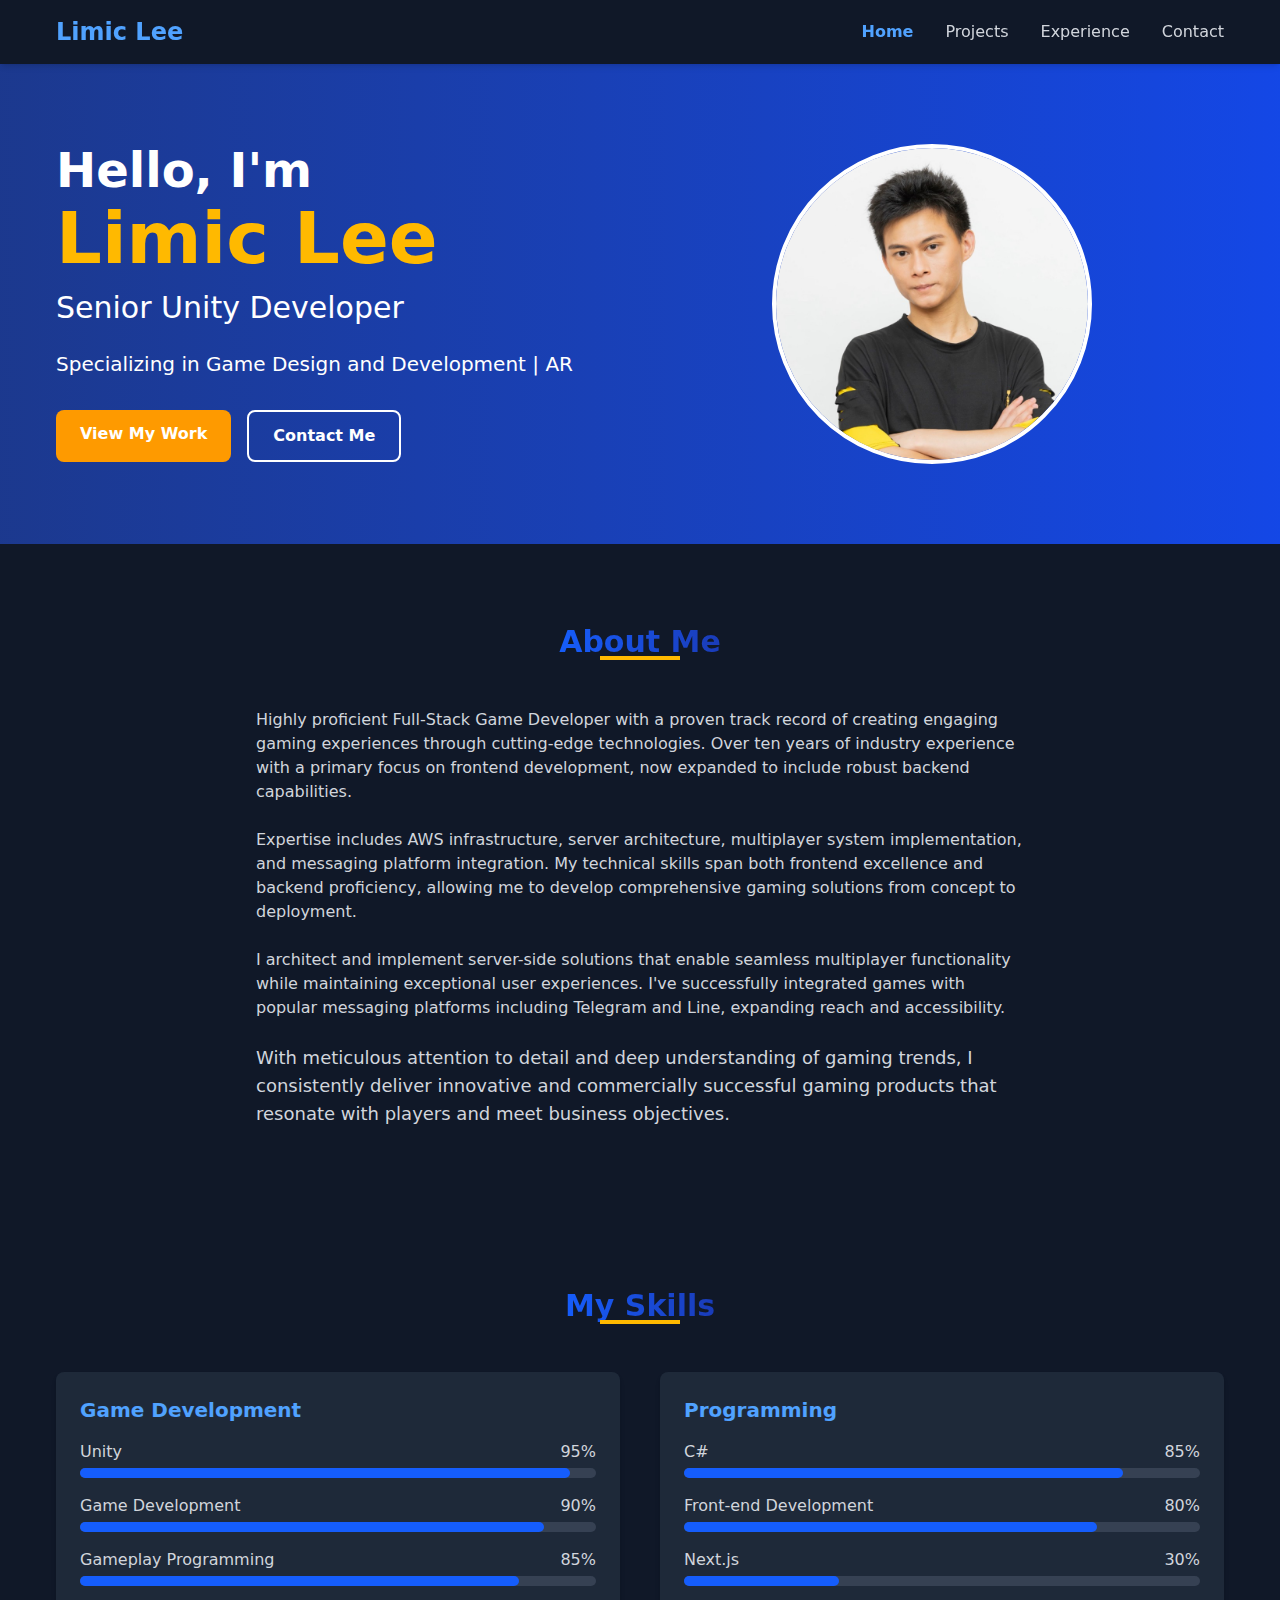
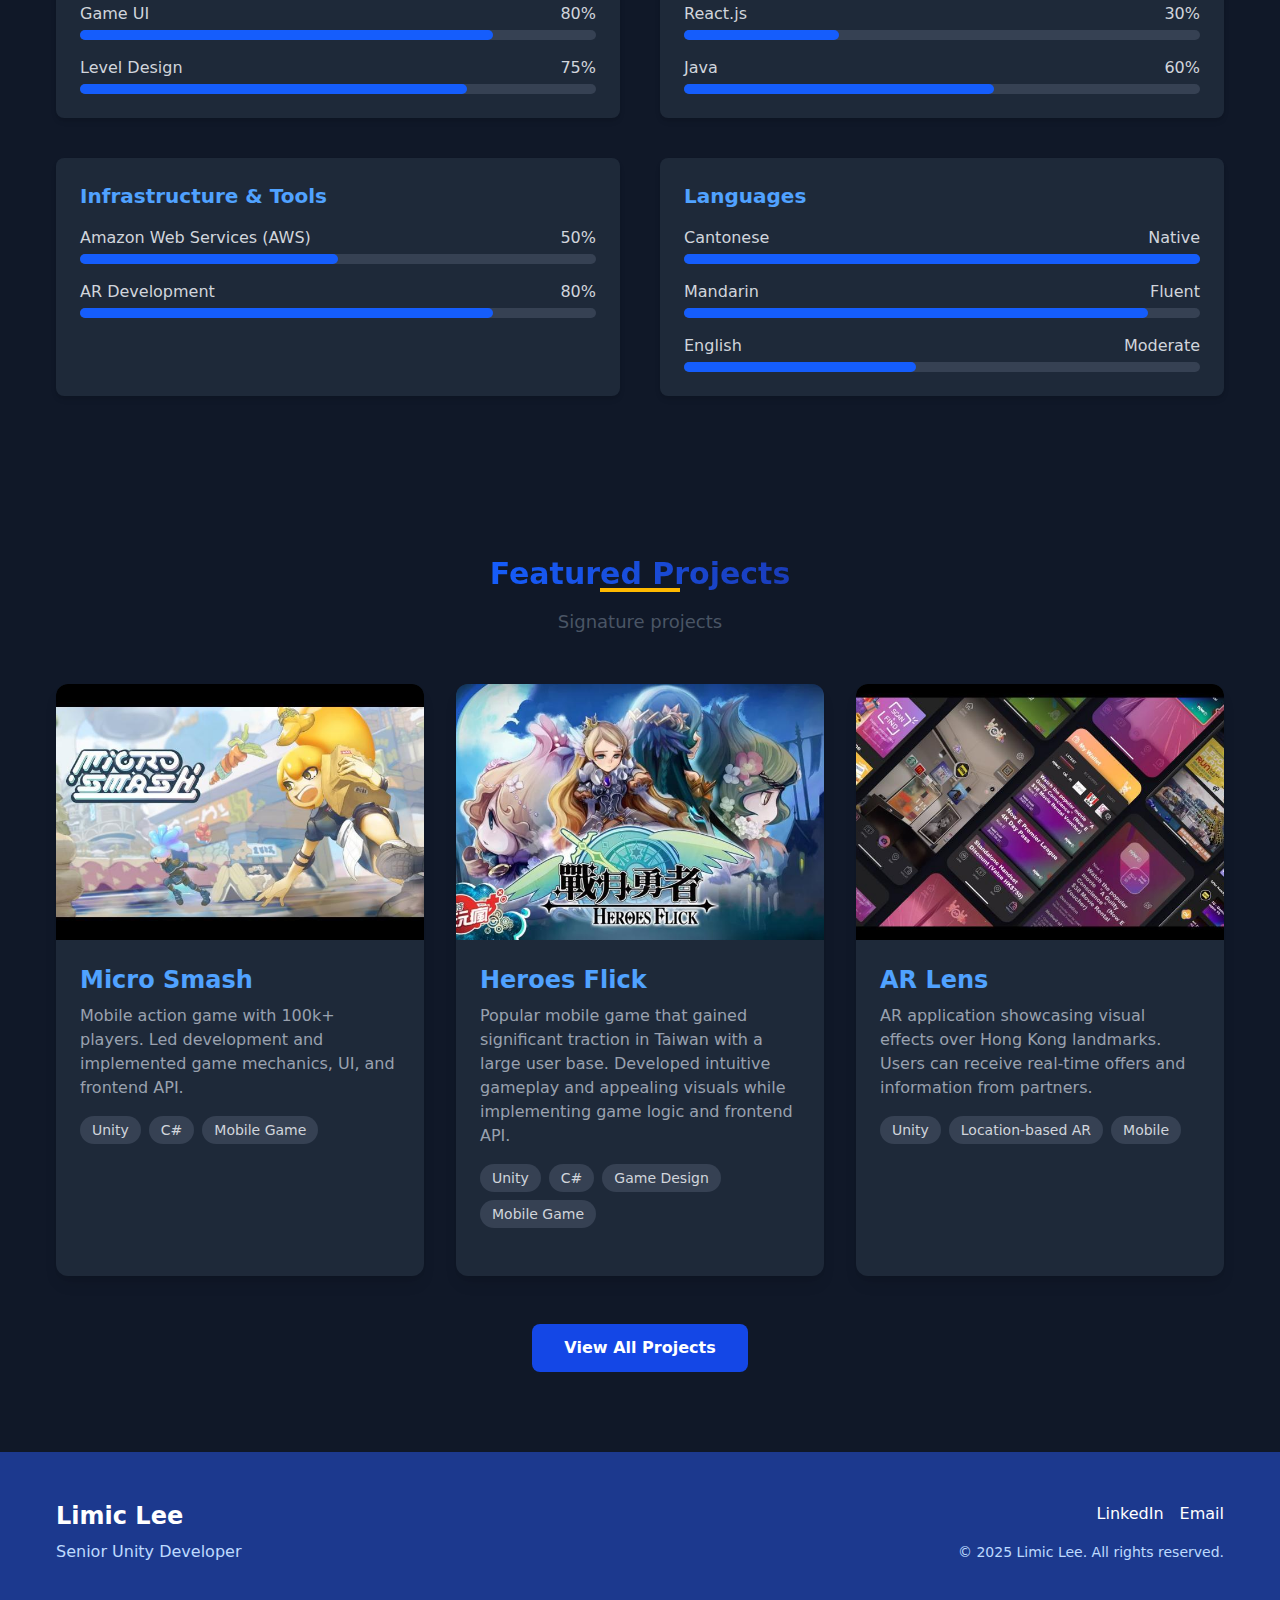
==== commit 4ec8e6d0: "dark mode and download resume from project" ====
--- a/index.html
+++ b/index.html
@@ -1 +1 @@
-<!DOCTYPE html><html lang="en"><head><meta charSet="utf-8"/><meta name="viewport" content="width=device-width, initial-scale=1"/><link rel="preload" as="image" href="/images/profile/profile.jpg"/><link rel="preload" as="image" href="/images/projects/micro-smash.jpg"/><link rel="stylesheet" href="./_next/static/css/51910f0afa88c07d.css" data-precedence="next"/><link rel="preload" as="script" fetchPriority="low" href="./_next/static/chunks/webpack-9a66d478f04cea7b.js"/><script src="./_next/static/chunks/4bd1b696-efeb426146ca8cad.js" async=""></script><script src="./_next/static/chunks/684-679fa1c70cdd7323.js" async=""></script><script src="./_next/static/chunks/main-app-23a3c7ce89d1ee80.js" async=""></script><script src="./_next/static/chunks/874-9ec3decfce9640ec.js" async=""></script><script src="./_next/static/chunks/app/layout-7b5fafb52e3a3478.js" async=""></script><script src="./_next/static/chunks/766-8f47c16c1f2393fc.js" async=""></script><script src="./_next/static/chunks/app/page-43a7a3dc8f6ba7e9.js" async=""></script><title>Limic Lee | Game Developer Portfolio</title><meta name="description" content="Senior Unity Developer specializing in Game Design and AR Development"/><link rel="icon" href="/favicon.ico"/><script src="./_next/static/chunks/polyfills-42372ed130431b0a.js" noModule=""></script></head><body><header class="bg-white shadow-md sticky top-0 z-50"><div class="container mx-auto px-4"><div class="flex justify-between items-center h-16"><div class="flex-shrink-0 font-bold text-2xl text-blue-800"><a href="/">Limic Lee</a></div><nav class="hidden md:flex space-x-8"><a class="text-blue-600 font-semibold hover:text-blue-500 transition-colors" href="/">Home</a><a class="text-gray-700 hover:text-blue-500 transition-colors" href="/projects">Projects</a><a class="text-gray-700 hover:text-blue-500 transition-colors" href="/experience">Experience</a><a class="text-gray-700 hover:text-blue-500 transition-colors" href="/contact">Contact</a></nav><button class="md:hidden flex items-center"><svg class="w-6 h-6" fill="none" stroke="currentColor" viewBox="0 0 24 24" xmlns="http://www.w3.org/2000/svg"><path stroke-linecap="round" stroke-linejoin="round" stroke-width="2" d="M4 6h16M4 12h16M4 18h16"></path></svg></button></div></div></header><main><section class="bg-gradient-to-r from-blue-900 to-blue-700 text-white py-20"><div class="container mx-auto px-4"><div class="flex flex-col md:flex-row items-center"><div class="md:w-1/2 mb-10 md:mb-0"><h1 class="text-4xl md:text-5xl font-bold mb-4"><span class="block">Hello, I&#x27;m</span><span class="block text-6xl md:text-7xl mt-2 text-amber-400">Limic Lee</span></h1><h2 class="text-2xl md:text-3xl mb-6">Senior Unity Developer</h2><p class="text-xl mb-8">Specializing in Game Design and Development | AR</p><div class="flex flex-wrap gap-4"><a class="bg-amber-500 hover:bg-amber-600 text-white font-bold py-3 px-6 rounded-lg transition duration-300" href="/projects">View My Work</a><a class="bg-transparent hover:bg-white hover:text-blue-700 text-white font-bold py-3 px-6 border-2 border-white rounded-lg transition duration-300" href="/contact">Contact Me</a></div></div><div class="md:w-1/2 flex justify-center"><div class="relative w-64 h-64 md:w-80 md:h-80 rounded-full overflow-hidden border-4 border-white"><img alt="Limic Lee" decoding="async" data-nimg="fill" style="position:absolute;height:100%;width:100%;left:0;top:0;right:0;bottom:0;object-fit:cover;color:transparent" src="/images/profile/profile.jpg"/></div></div></div></div></section><section class="py-20 bg-gray-50" id="about"><div class="container mx-auto px-4"><h2 class="text-3xl font-bold text-center mb-12 relative"><span class="bg-gradient-to-r from-blue-600 to-blue-800 bg-clip-text text-transparent">About Me</span><div class="absolute bottom-0 left-1/2 transform -translate-x-1/2 w-20 h-1 bg-amber-400 mt-2"></div></h2><div class="max-w-3xl mx-auto"><p class="text-lg mb-6">Highly proficient Full-Stack Game Developer with a proven track record of creating engaging gaming experiences through cutting-edge technologies. Over ten years of industry experience with a primary focus on frontend development, now expanded to include robust backend capabilities.</p><p class="text-lg mb-6">Expertise includes AWS infrastructure, server architecture, multiplayer system implementation, and messaging platform integration. My technical skills span both frontend excellence and backend proficiency, allowing me to develop comprehensive gaming solutions from concept to deployment.</p><p class="text-lg mb-6">I architect and implement server-side solutions that enable seamless multiplayer functionality while maintaining exceptional user experiences. I&#x27;ve successfully integrated games with popular messaging platforms including Telegram and Line, expanding reach and accessibility.</p><p class="text-lg">With meticulous attention to detail and deep understanding of gaming trends, I consistently deliver innovative and commercially successful gaming products that resonate with players and meet business objectives.</p></div></div></section><section class="py-20" id="skills"><div class="container mx-auto px-4"><h2 class="text-3xl font-bold text-center mb-12 relative"><span class="bg-gradient-to-r from-blue-600 to-blue-800 bg-clip-text text-transparent">My Skills</span><div class="absolute bottom-0 left-1/2 transform -translate-x-1/2 w-20 h-1 bg-amber-400 mt-2"></div></h2><div class="grid grid-cols-1 md:grid-cols-2 gap-10"><div class="bg-white p-6 rounded-lg shadow-md"><h3 class="text-xl font-semibold mb-4 text-blue-800">Game Development</h3><div class="space-y-4"><div><div class="flex justify-between mb-1"><span>Unity</span><span>95%</span></div><div class="w-full bg-gray-200 rounded-full h-2.5"><div class="bg-blue-600 h-2.5 rounded-full" style="width:95%"></div></div></div><div><div class="flex justify-between mb-1"><span>Game Development</span><span>90%</span></div><div class="w-full bg-gray-200 rounded-full h-2.5"><div class="bg-blue-600 h-2.5 rounded-full" style="width:90%"></div></div></div><div><div class="flex justify-between mb-1"><span>Gameplay Programming</span><span>85%</span></div><div class="w-full bg-gray-200 rounded-full h-2.5"><div class="bg-blue-600 h-2.5 rounded-full" style="width:85%"></div></div></div><div><div class="flex justify-between mb-1"><span>Game UI</span><span>80%</span></div><div class="w-full bg-gray-200 rounded-full h-2.5"><div class="bg-blue-600 h-2.5 rounded-full" style="width:80%"></div></div></div><div><div class="flex justify-between mb-1"><span>Level Design</span><span>75%</span></div><div class="w-full bg-gray-200 rounded-full h-2.5"><div class="bg-blue-600 h-2.5 rounded-full" style="width:75%"></div></div></div></div></div><div class="bg-white p-6 rounded-lg shadow-md"><h3 class="text-xl font-semibold mb-4 text-blue-800">Programming</h3><div class="space-y-4"><div><div class="flex justify-between mb-1"><span>C#</span><span>85%</span></div><div class="w-full bg-gray-200 rounded-full h-2.5"><div class="bg-blue-600 h-2.5 rounded-full" style="width:85%"></div></div></div><div><div class="flex justify-between mb-1"><span>Front-end Development</span><span>80%</span></div><div class="w-full bg-gray-200 rounded-full h-2.5"><div class="bg-blue-600 h-2.5 rounded-full" style="width:80%"></div></div></div><div><div class="flex justify-between mb-1"><span>Next.js</span><span>30%</span></div><div class="w-full bg-gray-200 rounded-full h-2.5"><div class="bg-blue-600 h-2.5 rounded-full" style="width:30%"></div></div></div><div><div class="flex justify-between mb-1"><span>React.js</span><span>30%</span></div><div class="w-full bg-gray-200 rounded-full h-2.5"><div class="bg-blue-600 h-2.5 rounded-full" style="width:30%"></div></div></div><div><div class="flex justify-between mb-1"><span>Java</span><span>60%</span></div><div class="w-full bg-gray-200 rounded-full h-2.5"><div class="bg-blue-600 h-2.5 rounded-full" style="width:60%"></div></div></div></div></div><div class="bg-white p-6 rounded-lg shadow-md"><h3 class="text-xl font-semibold mb-4 text-blue-800">Infrastructure &amp; Tools</h3><div class="space-y-4"><div><div class="flex justify-between mb-1"><span>Amazon Web Services (AWS)</span><span>50%</span></div><div class="w-full bg-gray-200 rounded-full h-2.5"><div class="bg-blue-600 h-2.5 rounded-full" style="width:50%"></div></div></div><div><div class="flex justify-between mb-1"><span>AR Development</span><span>80%</span></div><div class="w-full bg-gray-200 rounded-full h-2.5"><div class="bg-blue-600 h-2.5 rounded-full" style="width:80%"></div></div></div></div></div><div class="bg-white p-6 rounded-lg shadow-md"><h3 class="text-xl font-semibold mb-4 text-blue-800">Languages</h3><div class="space-y-4"><div><div class="flex justify-between mb-1"><span>Cantonese</span><span>Native</span></div><div class="w-full bg-gray-200 rounded-full h-2.5"><div class="bg-blue-600 h-2.5 rounded-full" style="width:100%"></div></div></div><div><div class="flex justify-between mb-1"><span>Mandarin</span><span>Fluent</span></div><div class="w-full bg-gray-200 rounded-full h-2.5"><div class="bg-blue-600 h-2.5 rounded-full" style="width:90%"></div></div></div><div><div class="flex justify-between mb-1"><span>English</span><span>Moderate</span></div><div class="w-full bg-gray-200 rounded-full h-2.5"><div class="bg-blue-600 h-2.5 rounded-full" style="width:45%"></div></div></div></div></div></div></div></section><section class="py-20 bg-gray-50"><div class="container mx-auto px-4"><h2 class="text-3xl font-bold text-center mb-4 relative"><span class="bg-gradient-to-r from-blue-600 to-blue-800 bg-clip-text text-transparent">Featured Projects</span><div class="absolute bottom-0 left-1/2 transform -translate-x-1/2 w-20 h-1 bg-amber-400 mt-2"></div></h2><p class="text-center text-lg text-gray-600 mb-12">Signature projects</p><div class="grid grid-cols-1 md:grid-cols-2 lg:grid-cols-3 gap-8"><div class="bg-white rounded-xl overflow-hidden shadow-lg transition-transform hover:-translate-y-2 duration-300"><div class="relative h-64"><img alt="Micro Smash" decoding="async" data-nimg="fill" style="position:absolute;height:100%;width:100%;left:0;top:0;right:0;bottom:0;object-fit:cover;color:transparent" src="/images/projects/micro-smash.jpg"/></div><div class="p-6"><h3 class="text-2xl font-bold text-blue-800 mb-2">Micro Smash</h3><p class="text-gray-600 mb-4">Mobile action game with 100k+ players. Led development and implemented game mechanics, UI, and frontend API.</p><div class="flex flex-wrap gap-2 mb-6"><span class="bg-gray-100 text-gray-800 text-sm px-3 py-1 rounded-full">Unity</span><span class="bg-gray-100 text-gray-800 text-sm px-3 py-1 rounded-full">C#</span><span class="bg-gray-100 text-gray-800 text-sm px-3 py-1 rounded-full">Mobile Game</span></div></div></div><div class="bg-white rounded-xl overflow-hidden shadow-lg transition-transform hover:-translate-y-2 duration-300"><div class="relative h-64"><img alt="Heroes Flick" loading="lazy" decoding="async" data-nimg="fill" style="position:absolute;height:100%;width:100%;left:0;top:0;right:0;bottom:0;object-fit:cover;color:transparent" src="/images/projects/heroes-flick.jpg"/></div><div class="p-6"><h3 class="text-2xl font-bold text-blue-800 mb-2">Heroes Flick</h3><p class="text-gray-600 mb-4">Popular mobile game that gained significant traction in Taiwan with a large user base. Developed intuitive gameplay and appealing visuals while implementing game logic and frontend API.</p><div class="flex flex-wrap gap-2 mb-6"><span class="bg-gray-100 text-gray-800 text-sm px-3 py-1 rounded-full">Unity</span><span class="bg-gray-100 text-gray-800 text-sm px-3 py-1 rounded-full">C#</span><span class="bg-gray-100 text-gray-800 text-sm px-3 py-1 rounded-full">Game Design</span><span class="bg-gray-100 text-gray-800 text-sm px-3 py-1 rounded-full">Mobile Game</span></div></div></div><div class="bg-white rounded-xl overflow-hidden shadow-lg transition-transform hover:-translate-y-2 duration-300"><div class="relative h-64"><img alt="AR Lens" loading="lazy" decoding="async" data-nimg="fill" style="position:absolute;height:100%;width:100%;left:0;top:0;right:0;bottom:0;object-fit:cover;color:transparent" src="/images/projects/ar-lens.jpg"/></div><div class="p-6"><h3 class="text-2xl font-bold text-blue-800 mb-2">AR Lens</h3><p class="text-gray-600 mb-4">AR application showcasing visual effects over Hong Kong landmarks. Users can receive real-time offers and information from partners.</p><div class="flex flex-wrap gap-2 mb-6"><span class="bg-gray-100 text-gray-800 text-sm px-3 py-1 rounded-full">Unity</span><span class="bg-gray-100 text-gray-800 text-sm px-3 py-1 rounded-full">Location-based AR</span><span class="bg-gray-100 text-gray-800 text-sm px-3 py-1 rounded-full">Mobile</span></div></div></div></div><div class="text-center mt-12"><a class="bg-blue-700 hover:bg-blue-800 text-white font-semibold py-3 px-8 rounded-lg inline-block transition duration-300" href="/projects">View All Projects</a></div></div></section></main><footer class="bg-blue-900 text-white py-12"><div class="container mx-auto px-4"><div class="flex flex-col md:flex-row justify-between items-center"><div class="mb-6 md:mb-0"><h2 class="text-2xl font-bold mb-2">Limic Lee</h2><p class="text-blue-200">Senior Unity Developer</p></div><div class="flex flex-col items-center md:items-end"><div class="flex space-x-4 mb-4"><a href="https://linkedin.com/in/limic-lee" target="_blank" rel="noopener noreferrer" class="text-white hover:text-amber-400 transition duration-300" aria-label="LinkedIn">LinkedIn</a><a href="mailto:limiclee@gmail.com" class="text-white hover:text-amber-400 transition duration-300" aria-label="Email">Email</a></div><p class="text-blue-200 text-sm">© <!-- -->2025<!-- --> Limic Lee. All rights reserved.</p></div></div></div></footer><script src="./_next/static/chunks/webpack-9a66d478f04cea7b.js" async=""></script><script>(self.__next_f=self.__next_f||[]).push([0])</script><script>self.__next_f.push([1,"1:\"$Sreact.fragment\"\n2:I[4228,[\"874\",\"static/chunks/874-9ec3decfce9640ec.js\",\"177\",\"static/chunks/app/layout-7b5fafb52e3a3478.js\"],\"default\"]\n3:I[7555,[],\"\"]\n4:I[1295,[],\"\"]\n5:I[6874,[\"874\",\"static/chunks/874-9ec3decfce9640ec.js\",\"766\",\"static/chunks/766-8f47c16c1f2393fc.js\",\"974\",\"static/chunks/app/page-43a7a3dc8f6ba7e9.js\"],\"\"]\n6:I[3063,[\"874\",\"static/chunks/874-9ec3decfce9640ec.js\",\"766\",\"static/chunks/766-8f47c16c1f2393fc.js\",\"974\",\"static/chunks/app/page-43a7a3dc8f6ba7e9.js\"],\"Image\"]\n7:I[8922,[\"874\",\"static/chunks/874-9ec3decfce9640ec.js\",\"766\",\"static/chunks/766-8f47c16c1f2393fc.js\",\"974\",\"static/chunks/app/page-43a7a3dc8f6ba7e9.js\"],\"default\"]\n8:I[9665,[],\"OutletBoundary\"]\nb:I[9665,[],\"ViewportBoundary\"]\nd:I[9665,[],\"MetadataBoundary\"]\nf:I[6614,[],\"\"]\n:HL[\"./_next/static/css/51910f0afa88c07d.css\",\"style\"]\n"])</script><script>self.__next_f.push([1,"0:{\"P\":null,\"b\":\"0KEkFdrCa-ZB7IDuIQCFX\",\"p\":\".\",\"c\":[\"\",\"\"],\"i\":false,\"f\":[[[\"\",{\"children\":[\"__PAGE__\",{}]},\"$undefined\",\"$undefined\",true],[\"\",[\"$\",\"$1\",\"c\",{\"children\":[[[\"$\",\"link\",\"0\",{\"rel\":\"stylesheet\",\"href\":\"./_next/static/css/51910f0afa88c07d.css\",\"precedence\":\"next\",\"crossOrigin\":\"$undefined\",\"nonce\":\"$undefined\"}]],[\"$\",\"html\",null,{\"lang\":\"en\",\"children\":[\"$\",\"body\",null,{\"children\":[[\"$\",\"$L2\",null,{}],[\"$\",\"main\",null,{\"children\":[\"$\",\"$L3\",null,{\"parallelRouterKey\":\"children\",\"error\":\"$undefined\",\"errorStyles\":\"$undefined\",\"errorScripts\":\"$undefined\",\"template\":[\"$\",\"$L4\",null,{}],\"templateStyles\":\"$undefined\",\"templateScripts\":\"$undefined\",\"notFound\":[[[\"$\",\"title\",null,{\"children\":\"404: This page could not be found.\"}],[\"$\",\"div\",null,{\"style\":{\"fontFamily\":\"system-ui,\\\"Segoe UI\\\",Roboto,Helvetica,Arial,sans-serif,\\\"Apple Color Emoji\\\",\\\"Segoe UI Emoji\\\"\",\"height\":\"100vh\",\"textAlign\":\"center\",\"display\":\"flex\",\"flexDirection\":\"column\",\"alignItems\":\"center\",\"justifyContent\":\"center\"},\"children\":[\"$\",\"div\",null,{\"children\":[[\"$\",\"style\",null,{\"dangerouslySetInnerHTML\":{\"__html\":\"body{color:#000;background:#fff;margin:0}.next-error-h1{border-right:1px solid rgba(0,0,0,.3)}@media (prefers-color-scheme:dark){body{color:#fff;background:#000}.next-error-h1{border-right:1px solid rgba(255,255,255,.3)}}\"}}],[\"$\",\"h1\",null,{\"className\":\"next-error-h1\",\"style\":{\"display\":\"inline-block\",\"margin\":\"0 20px 0 0\",\"padding\":\"0 23px 0 0\",\"fontSize\":24,\"fontWeight\":500,\"verticalAlign\":\"top\",\"lineHeight\":\"49px\"},\"children\":404}],[\"$\",\"div\",null,{\"style\":{\"display\":\"inline-block\"},\"children\":[\"$\",\"h2\",null,{\"style\":{\"fontSize\":14,\"fontWeight\":400,\"lineHeight\":\"49px\",\"margin\":0},\"children\":\"This page could not be found.\"}]}]]}]}]],[]],\"forbidden\":\"$undefined\",\"unauthorized\":\"$undefined\"}]}],[\"$\",\"footer\",null,{\"className\":\"bg-blue-900 text-white py-12\",\"children\":[\"$\",\"div\",null,{\"className\":\"container mx-auto px-4\",\"children\":[\"$\",\"div\",null,{\"className\":\"flex flex-col md:flex-row justify-between items-center\",\"children\":[[\"$\",\"div\",null,{\"className\":\"mb-6 md:mb-0\",\"children\":[[\"$\",\"h2\",null,{\"className\":\"text-2xl font-bold mb-2\",\"children\":\"Limic Lee\"}],[\"$\",\"p\",null,{\"className\":\"text-blue-200\",\"children\":\"Senior Unity Developer\"}]]}],[\"$\",\"div\",null,{\"className\":\"flex flex-col items-center md:items-end\",\"children\":[[\"$\",\"div\",null,{\"className\":\"flex space-x-4 mb-4\",\"children\":[[\"$\",\"a\",null,{\"href\":\"https://linkedin.com/in/limic-lee\",\"target\":\"_blank\",\"rel\":\"noopener noreferrer\",\"className\":\"text-white hover:text-amber-400 transition duration-300\",\"aria-label\":\"LinkedIn\",\"children\":\"LinkedIn\"}],[\"$\",\"a\",null,{\"href\":\"mailto:limiclee@gmail.com\",\"className\":\"text-white hover:text-amber-400 transition duration-300\",\"aria-label\":\"Email\",\"children\":\"Email\"}]]}],[\"$\",\"p\",null,{\"className\":\"text-blue-200 text-sm\",\"children\":[\"© \",2025,\" Limic Lee. All rights reserved.\"]}]]}]]}]}]}]]}]}]]}],{\"children\":[\"__PAGE__\",[\"$\",\"$1\",\"c\",{\"children\":[[[\"$\",\"section\",null,{\"className\":\"bg-gradient-to-r from-blue-900 to-blue-700 text-white py-20\",\"children\":[\"$\",\"div\",null,{\"className\":\"container mx-auto px-4\",\"children\":[\"$\",\"div\",null,{\"className\":\"flex flex-col md:flex-row items-center\",\"children\":[[\"$\",\"div\",null,{\"className\":\"md:w-1/2 mb-10 md:mb-0\",\"children\":[[\"$\",\"h1\",null,{\"className\":\"text-4xl md:text-5xl font-bold mb-4\",\"children\":[[\"$\",\"span\",null,{\"className\":\"block\",\"children\":\"Hello, I'm\"}],[\"$\",\"span\",null,{\"className\":\"block text-6xl md:text-7xl mt-2 text-amber-400\",\"children\":\"Limic Lee\"}]]}],[\"$\",\"h2\",null,{\"className\":\"text-2xl md:text-3xl mb-6\",\"children\":\"Senior Unity Developer\"}],[\"$\",\"p\",null,{\"className\":\"text-xl mb-8\",\"children\":\"Specializing in Game Design and Development | AR\"}],[\"$\",\"div\",null,{\"className\":\"flex flex-wrap gap-4\",\"children\":[[\"$\",\"$L5\",null,{\"href\":\"/projects\",\"className\":\"bg-amber-500 hover:bg-amber-600 text-white font-bold py-3 px-6 rounded-lg transition duration-300\",\"children\":\"View My Work\"}],[\"$\",\"$L5\",null,{\"href\":\"/contact\",\"className\":\"bg-transparent hover:bg-white hover:text-blue-700 text-white font-bold py-3 px-6 border-2 border-white rounded-lg transition duration-300\",\"children\":\"Contact Me\"}]]}]]}],[\"$\",\"div\",null,{\"className\":\"md:w-1/2 flex justify-center\",\"children\":[\"$\",\"div\",null,{\"className\":\"relative w-64 h-64 md:w-80 md:h-80 rounded-full overflow-hidden border-4 border-white\",\"children\":[\"$\",\"$L6\",null,{\"src\":\"/images/profile/profile.jpg\",\"alt\":\"Limic Lee\",\"fill\":true,\"sizes\":\"(max-width: 768px) 100vw, 300px\",\"style\":{\"objectFit\":\"cover\"},\"priority\":true}]}]}]]}]}]}],[\"$\",\"section\",null,{\"className\":\"py-20 bg-gray-50\",\"id\":\"about\",\"children\":[\"$\",\"div\",null,{\"className\":\"container mx-auto px-4\",\"children\":[[\"$\",\"h2\",null,{\"className\":\"text-3xl font-bold text-center mb-12 relative\",\"children\":[[\"$\",\"span\",null,{\"className\":\"bg-gradient-to-r from-blue-600 to-blue-800 bg-clip-text text-transparent\",\"children\":\"About Me\"}],[\"$\",\"div\",null,{\"className\":\"absolute bottom-0 left-1/2 transform -translate-x-1/2 w-20 h-1 bg-amber-400 mt-2\"}]]}],[\"$\",\"div\",null,{\"className\":\"max-w-3xl mx-auto\",\"children\":[[\"$\",\"p\",null,{\"className\":\"text-lg mb-6\",\"children\":\"Highly proficient Full-Stack Game Developer with a proven track record of creating engaging gaming experiences through cutting-edge technologies. Over ten years of industry experience with a primary focus on frontend development, now expanded to include robust backend capabilities.\"}],[\"$\",\"p\",null,{\"className\":\"text-lg mb-6\",\"children\":\"Expertise includes AWS infrastructure, server architecture, multiplayer system implementation, and messaging platform integration. My technical skills span both frontend excellence and backend proficiency, allowing me to develop comprehensive gaming solutions from concept to deployment.\"}],[\"$\",\"p\",null,{\"className\":\"text-lg mb-6\",\"children\":\"I architect and implement server-side solutions that enable seamless multiplayer functionality while maintaining exceptional user experiences. I've successfully integrated games with popular messaging platforms including Telegram and Line, expanding reach and accessibility.\"}],[\"$\",\"p\",null,{\"className\":\"text-lg\",\"children\":\"With meticulous attention to detail and deep understanding of gaming trends, I consistently deliver innovative and commercially successful gaming products that resonate with players and meet business objectives.\"}]]}]]}]}],[\"$\",\"section\",null,{\"className\":\"py-20\",\"id\":\"skills\",\"children\":[\"$\",\"div\",null,{\"className\":\"container mx-auto px-4\",\"children\":[[\"$\",\"h2\",null,{\"className\":\"text-3xl font-bold text-center mb-12 relative\",\"children\":[[\"$\",\"span\",null,{\"className\":\"bg-gradient-to-r from-blue-600 to-blue-800 bg-clip-text text-transparent\",\"children\":\"My Skills\"}],[\"$\",\"div\",null,{\"className\":\"absolute bottom-0 left-1/2 transform -translate-x-1/2 w-20 h-1 bg-amber-400 mt-2\"}]]}],[\"$\",\"div\",null,{\"className\":\"grid grid-cols-1 md:grid-cols-2 gap-10\",\"children\":[[\"$\",\"div\",\"0\",{\"className\":\"bg-white p-6 rounded-lg shadow-md\",\"children\":[[\"$\",\"h3\",null,{\"className\":\"text-xl font-semibold mb-4 text-blue-800\",\"children\":\"Game Development\"}],[\"$\",\"div\",null,{\"className\":\"space-y-4\",\"children\":[[\"$\",\"div\",\"0\",{\"children\":[[\"$\",\"div\",null,{\"className\":\"flex justify-between mb-1\",\"children\":[[\"$\",\"span\",null,{\"children\":\"Unity\"}],[\"$\",\"span\",null,{\"children\":\"95%\"}]]}],[\"$\",\"div\",null,{\"className\":\"w-full bg-gray-200 rounded-full h-2.5\",\"children\":[\"$\",\"div\",null,{\"className\":\"bg-blue-600 h-2.5 rounded-full\",\"style\":{\"width\":\"95%\"}}]}]]}],[\"$\",\"div\",\"1\",{\"children\":[[\"$\",\"div\",null,{\"className\":\"flex justify-between mb-1\",\"children\":[[\"$\",\"span\",null,{\"children\":\"Game Development\"}],[\"$\",\"span\",null,{\"children\":\"90%\"}]]}],[\"$\",\"div\",null,{\"className\":\"w-full bg-gray-200 rounded-full h-2.5\",\"children\":[\"$\",\"div\",null,{\"className\":\"bg-blue-600 h-2.5 rounded-full\",\"style\":{\"width\":\"90%\"}}]}]]}],[\"$\",\"div\",\"2\",{\"children\":[[\"$\",\"div\",null,{\"className\":\"flex justify-between mb-1\",\"children\":[[\"$\",\"span\",null,{\"children\":\"Gameplay Programming\"}],[\"$\",\"span\",null,{\"children\":\"85%\"}]]}],[\"$\",\"div\",null,{\"className\":\"w-full bg-gray-200 rounded-full h-2.5\",\"children\":[\"$\",\"div\",null,{\"className\":\"bg-blue-600 h-2.5 rounded-full\",\"style\":{\"width\":\"85%\"}}]}]]}],[\"$\",\"div\",\"3\",{\"children\":[[\"$\",\"div\",null,{\"className\":\"flex justify-between mb-1\",\"children\":[[\"$\",\"span\",null,{\"children\":\"Game UI\"}],[\"$\",\"span\",null,{\"children\":\"80%\"}]]}],[\"$\",\"div\",null,{\"className\":\"w-full bg-gray-200 rounded-full h-2.5\",\"children\":[\"$\",\"div\",null,{\"className\":\"bg-blue-600 h-2.5 rounded-full\",\"style\":{\"width\":\"80%\"}}]}]]}],[\"$\",\"div\",\"4\",{\"children\":[[\"$\",\"div\",null,{\"className\":\"flex justify-between mb-1\",\"children\":[[\"$\",\"span\",null,{\"children\":\"Level Design\"}],[\"$\",\"span\",null,{\"children\":\"75%\"}]]}],[\"$\",\"div\",null,{\"className\":\"w-full bg-gray-200 rounded-full h-2.5\",\"children\":[\"$\",\"div\",null,{\"className\":\"bg-blue-600 h-2.5 rounded-full\",\"style\":{\"width\":\"75%\"}}]}]]}]]}]]}],[\"$\",\"div\",\"1\",{\"className\":\"bg-white p-6 rounded-lg shadow-md\",\"children\":[[\"$\",\"h3\",null,{\"className\":\"text-xl font-semibold mb-4 text-blue-800\",\"children\":\"Programming\"}],[\"$\",\"div\",null,{\"className\":\"space-y-4\",\"children\":[[\"$\",\"div\",\"0\",{\"children\":[[\"$\",\"div\",null,{\"className\":\"flex justify-between mb-1\",\"children\":[[\"$\",\"span\",null,{\"children\":\"C#\"}],[\"$\",\"span\",null,{\"children\":\"85%\"}]]}],[\"$\",\"div\",null,{\"className\":\"w-full bg-gray-200 rounded-full h-2.5\",\"children\":[\"$\",\"div\",null,{\"className\":\"bg-blue-600 h-2.5 rounded-full\",\"style\":{\"width\":\"85%\"}}]}]]}],[\"$\",\"div\",\"1\",{\"children\":[[\"$\",\"div\",null,{\"className\":\"flex justify-between mb-1\",\"children\":[[\"$\",\"span\",null,{\"children\":\"Front-end Development\"}],[\"$\",\"span\",null,{\"children\":\"80%\"}]]}],[\"$\",\"div\",null,{\"className\":\"w-full bg-gray-200 rounded-full h-2.5\",\"children\":[\"$\",\"div\",null,{\"className\":\"bg-blue-600 h-2.5 rounded-full\",\"style\":{\"width\":\"80%\"}}]}]]}],[\"$\",\"div\",\"2\",{\"children\":[[\"$\",\"div\",null,{\"className\":\"flex justify-between mb-1\",\"children\":[[\"$\",\"span\",null,{\"children\":\"Next.js\"}],[\"$\",\"span\",null,{\"children\":\"30%\"}]]}],[\"$\",\"div\",null,{\"className\":\"w-full bg-gray-200 rounded-full h-2.5\",\"children\":[\"$\",\"div\",null,{\"className\":\"bg-blue-600 h-2.5 rounded-full\",\"style\":{\"width\":\"30%\"}}]}]]}],[\"$\",\"div\",\"3\",{\"children\":[[\"$\",\"div\",null,{\"className\":\"flex justify-between mb-1\",\"children\":[[\"$\",\"span\",null,{\"children\":\"React.js\"}],[\"$\",\"span\",null,{\"children\":\"30%\"}]]}],[\"$\",\"div\",null,{\"className\":\"w-full bg-gray-200 rounded-full h-2.5\",\"children\":[\"$\",\"div\",null,{\"className\":\"bg-blue-600 h-2.5 rounded-full\",\"style\":{\"width\":\"30%\"}}]}]]}],[\"$\",\"div\",\"4\",{\"children\":[[\"$\",\"div\",null,{\"className\":\"flex justify-between mb-1\",\"children\":[[\"$\",\"span\",null,{\"children\":\"Java\"}],[\"$\",\"span\",null,{\"children\":\"60%\"}]]}],[\"$\",\"div\",null,{\"className\":\"w-full bg-gray-200 rounded-full h-2.5\",\"children\":[\"$\",\"div\",null,{\"className\":\"bg-blue-600 h-2.5 rounded-full\",\"style\":{\"width\":\"60%\"}}]}]]}]]}]]}],[\"$\",\"div\",\"2\",{\"className\":\"bg-white p-6 rounded-lg shadow-md\",\"children\":[[\"$\",\"h3\",null,{\"className\":\"text-xl font-semibold mb-4 text-blue-800\",\"children\":\"Infrastructure \u0026 Tools\"}],[\"$\",\"div\",null,{\"className\":\"space-y-4\",\"children\":[[\"$\",\"div\",\"0\",{\"children\":[[\"$\",\"div\",null,{\"className\":\"flex justify-between mb-1\",\"children\":[[\"$\",\"span\",null,{\"children\":\"Amazon Web Services (AWS)\"}],[\"$\",\"span\",null,{\"children\":\"50%\"}]]}],[\"$\",\"div\",null,{\"className\":\"w-full bg-gray-200 rounded-full h-2.5\",\"children\":[\"$\",\"div\",null,{\"className\":\"bg-blue-600 h-2.5 rounded-full\",\"style\":{\"width\":\"50%\"}}]}]]}],[\"$\",\"div\",\"1\",{\"children\":[[\"$\",\"div\",null,{\"className\":\"flex justify-between mb-1\",\"children\":[[\"$\",\"span\",null,{\"children\":\"AR Development\"}],[\"$\",\"span\",null,{\"children\":\"80%\"}]]}],[\"$\",\"div\",null,{\"className\":\"w-full bg-gray-200 rounded-full h-2.5\",\"children\":[\"$\",\"div\",null,{\"className\":\"bg-blue-600 h-2.5 rounded-full\",\"style\":{\"width\":\"80%\"}}]}]]}]]}]]}],[\"$\",\"div\",\"3\",{\"className\":\"bg-white p-6 rounded-lg shadow-md\",\"children\":[[\"$\",\"h3\",null,{\"className\":\"text-xl font-semibold mb-4 text-blue-800\",\"children\":\"Languages\"}],[\"$\",\"div\",null,{\"className\":\"space-y-4\",\"children\":[[\"$\",\"div\",\"0\",{\"children\":[[\"$\",\"div\",null,{\"className\":\"flex justify-between mb-1\",\"children\":[[\"$\",\"span\",null,{\"children\":\"Cantonese\"}],[\"$\",\"span\",null,{\"children\":\"Native\"}]]}],[\"$\",\"div\",null,{\"className\":\"w-full bg-gray-200 rounded-full h-2.5\",\"children\":[\"$\",\"div\",null,{\"className\":\"bg-blue-600 h-2.5 rounded-full\",\"style\":{\"width\":\"100%\"}}]}]]}],[\"$\",\"div\",\"1\",{\"children\":[[\"$\",\"div\",null,{\"className\":\"flex justify-between mb-1\",\"children\":[[\"$\",\"span\",null,{\"children\":\"Mandarin\"}],[\"$\",\"span\",null,{\"children\":\"Fluent\"}]]}],[\"$\",\"div\",null,{\"className\":\"w-full bg-gray-200 rounded-full h-2.5\",\"children\":[\"$\",\"div\",null,{\"className\":\"bg-blue-600 h-2.5 rounded-full\",\"style\":{\"width\":\"90%\"}}]}]]}],[\"$\",\"div\",\"2\",{\"children\":[[\"$\",\"div\",null,{\"className\":\"flex justify-between mb-1\",\"children\":[[\"$\",\"span\",null,{\"children\":\"English\"}],[\"$\",\"span\",null,{\"children\":\"Moderate\"}]]}],[\"$\",\"div\",null,{\"className\":\"w-full bg-gray-200 rounded-full h-2.5\",\"children\":[\"$\",\"div\",null,{\"className\":\"bg-blue-600 h-2.5 rounded-full\",\"style\":{\"width\":\"45%\"}}]}]]}]]}]]}]]}]]}]}],[\"$\",\"$L7\",null,{}]],\"$undefined\",null,[\"$\",\"$L8\",null,{\"children\":[\"$L9\",\"$La\",null]}]]}],{},null,false]},null,false],[\"$\",\"$1\",\"h\",{\"children\":[null,[\"$\",\"$1\",\"WiyDjUFhlDlrTPPkletvh\",{\"children\":[[\"$\",\"$Lb\",null,{\"children\":\"$Lc\"}],null]}],[\"$\",\"$Ld\",null,{\"children\":\"$Le\"}]]}],false]],\"m\":\"$undefined\",\"G\":[\"$f\",\"$undefined\"],\"s\":false,\"S\":true}\n"])</script><script>self.__next_f.push([1,"c:[[\"$\",\"meta\",\"0\",{\"charSet\":\"utf-8\"}],[\"$\",\"meta\",\"1\",{\"name\":\"viewport\",\"content\":\"width=device-width, initial-scale=1\"}]]\n9:null\n"])</script><script>self.__next_f.push([1,"a:null\ne:[[\"$\",\"title\",\"0\",{\"children\":\"Limic Lee | Game Developer Portfolio\"}],[\"$\",\"meta\",\"1\",{\"name\":\"description\",\"content\":\"Senior Unity Developer specializing in Game Design and AR Development\"}],[\"$\",\"link\",\"2\",{\"rel\":\"icon\",\"href\":\"/favicon.ico\"}]]\n"])</script></body></html>+<!DOCTYPE html><html lang="en"><head><meta charSet="utf-8"/><meta name="viewport" content="width=device-width, initial-scale=1"/><link rel="preload" as="image" href="/images/profile/profile.jpg"/><link rel="preload" as="image" href="/images/projects/micro-smash.jpg"/><link rel="stylesheet" href="./_next/static/css/6d3977b307e0a19c.css" data-precedence="next"/><link rel="preload" as="script" fetchPriority="low" href="./_next/static/chunks/webpack-9a66d478f04cea7b.js"/><script src="./_next/static/chunks/4bd1b696-efeb426146ca8cad.js" async=""></script><script src="./_next/static/chunks/684-679fa1c70cdd7323.js" async=""></script><script src="./_next/static/chunks/main-app-23a3c7ce89d1ee80.js" async=""></script><script src="./_next/static/chunks/874-9ec3decfce9640ec.js" async=""></script><script src="./_next/static/chunks/app/layout-14dc235306a51195.js" async=""></script><script src="./_next/static/chunks/766-8f47c16c1f2393fc.js" async=""></script><script src="./_next/static/chunks/app/page-f358ae5d2f66ff8c.js" async=""></script><title>Limic Lee | Game Developer Portfolio</title><meta name="description" content="Senior Unity Developer specializing in Game Design and AR Development"/><link rel="icon" href="/favicon.ico"/><script src="./_next/static/chunks/polyfills-42372ed130431b0a.js" noModule=""></script></head><body><header class="bg-gray-900 shadow-md sticky top-0 z-50"><div class="container mx-auto px-4"><div class="flex justify-between items-center h-16"><div class="flex-shrink-0 font-bold text-2xl text-blue-400"><a href="/">Limic Lee</a></div><nav class="hidden md:flex space-x-8"><a class="text-blue-400 font-semibold hover:text-blue-500 transition-colors" href="/">Home</a><a class="text-gray-300 hover:text-blue-500 transition-colors" href="/projects">Projects</a><a class="text-gray-300 hover:text-blue-500 transition-colors" href="/experience">Experience</a><a class="text-gray-300 hover:text-blue-500 transition-colors" href="/contact">Contact</a></nav><button class="md:hidden flex items-center"><svg class="w-6 h-6" fill="none" stroke="currentColor" viewBox="0 0 24 24" xmlns="http://www.w3.org/2000/svg"><path stroke-linecap="round" stroke-linejoin="round" stroke-width="2" d="M4 6h16M4 12h16M4 18h16"></path></svg></button></div></div></header><main><section class="bg-gradient-to-r from-blue-900 to-blue-700 text-white py-20"><div class="container mx-auto px-4"><div class="flex flex-col md:flex-row items-center"><div class="md:w-1/2 mb-10 md:mb-0"><h1 class="text-4xl md:text-5xl font-bold mb-4"><span class="block">Hello, I&#x27;m</span><span class="block text-6xl md:text-7xl mt-2 text-amber-400">Limic Lee</span></h1><h2 class="text-2xl md:text-3xl mb-6">Senior Unity Developer</h2><p class="text-xl mb-8">Specializing in Game Design and Development | AR</p><div class="flex flex-wrap gap-4"><a class="bg-amber-500 hover:bg-amber-600 text-white font-bold py-3 px-6 rounded-lg transition duration-300" href="/projects">View My Work</a><a class="bg-transparent hover:bg-white hover:text-blue-700 text-white font-bold py-3 px-6 border-2 border-white rounded-lg transition duration-300" href="/contact">Contact Me</a></div></div><div class="md:w-1/2 flex justify-center"><div class="relative w-64 h-64 md:w-80 md:h-80 rounded-full overflow-hidden border-4 border-white"><img alt="Limic Lee" decoding="async" data-nimg="fill" style="position:absolute;height:100%;width:100%;left:0;top:0;right:0;bottom:0;object-fit:cover;color:transparent" src="/images/profile/profile.jpg"/></div></div></div></div></section><section class="py-20 bg-gray-900" id="about"><div class="container mx-auto px-4"><h2 class="text-3xl font-bold text-center mb-12 relative"><span class="bg-gradient-to-r from-blue-600 to-blue-800 bg-clip-text text-transparent">About Me</span><div class="absolute bottom-0 left-1/2 transform -translate-x-1/2 w-20 h-1 bg-amber-400 mt-2"></div></h2><div class="max-w-3xl mx-auto"><p class="text-gray-300 mb-6">Highly proficient Full-Stack Game Developer with a proven track record of creating engaging gaming experiences through cutting-edge technologies. Over ten years of industry experience with a primary focus on frontend development, now expanded to include robust backend capabilities.</p><p class="text-gray-300 mb-6">Expertise includes AWS infrastructure, server architecture, multiplayer system implementation, and messaging platform integration. My technical skills span both frontend excellence and backend proficiency, allowing me to develop comprehensive gaming solutions from concept to deployment.</p><p class="text-gray-300 mb-6">I architect and implement server-side solutions that enable seamless multiplayer functionality while maintaining exceptional user experiences. I&#x27;ve successfully integrated games with popular messaging platforms including Telegram and Line, expanding reach and accessibility.</p><p class="text-gray-300 text-lg">With meticulous attention to detail and deep understanding of gaming trends, I consistently deliver innovative and commercially successful gaming products that resonate with players and meet business objectives.</p></div></div></section><section class="py-20 bg-gray-900" id="skills"><div class="container mx-auto px-4"><h2 class="text-3xl font-bold text-center mb-12 relative"><span class="bg-gradient-to-r from-blue-600 to-blue-800 bg-clip-text text-transparent">My Skills</span><div class="absolute bottom-0 left-1/2 transform -translate-x-1/2 w-20 h-1 bg-amber-400 mt-2"></div></h2><div class="grid grid-cols-1 md:grid-cols-2 gap-10"><div class="bg-gray-800 p-6 rounded-lg shadow-md"><h3 class="text-xl font-semibold mb-4 text-blue-400">Game Development</h3><div class="space-y-4"><div><div class="flex justify-between mb-1"><span class="text-gray-300">Unity</span><span class="text-gray-300">95%</span></div><div class="w-full bg-gray-700 rounded-full h-2.5"><div class="bg-blue-600 h-2.5 rounded-full" style="width:95%"></div></div></div><div><div class="flex justify-between mb-1"><span class="text-gray-300">Game Development</span><span class="text-gray-300">90%</span></div><div class="w-full bg-gray-700 rounded-full h-2.5"><div class="bg-blue-600 h-2.5 rounded-full" style="width:90%"></div></div></div><div><div class="flex justify-between mb-1"><span class="text-gray-300">Gameplay Programming</span><span class="text-gray-300">85%</span></div><div class="w-full bg-gray-700 rounded-full h-2.5"><div class="bg-blue-600 h-2.5 rounded-full" style="width:85%"></div></div></div><div><div class="flex justify-between mb-1"><span class="text-gray-300">Game UI</span><span class="text-gray-300">80%</span></div><div class="w-full bg-gray-700 rounded-full h-2.5"><div class="bg-blue-600 h-2.5 rounded-full" style="width:80%"></div></div></div><div><div class="flex justify-between mb-1"><span class="text-gray-300">Level Design</span><span class="text-gray-300">75%</span></div><div class="w-full bg-gray-700 rounded-full h-2.5"><div class="bg-blue-600 h-2.5 rounded-full" style="width:75%"></div></div></div></div></div><div class="bg-gray-800 p-6 rounded-lg shadow-md"><h3 class="text-xl font-semibold mb-4 text-blue-400">Programming</h3><div class="space-y-4"><div><div class="flex justify-between mb-1"><span class="text-gray-300">C#</span><span class="text-gray-300">85%</span></div><div class="w-full bg-gray-700 rounded-full h-2.5"><div class="bg-blue-600 h-2.5 rounded-full" style="width:85%"></div></div></div><div><div class="flex justify-between mb-1"><span class="text-gray-300">Front-end Development</span><span class="text-gray-300">80%</span></div><div class="w-full bg-gray-700 rounded-full h-2.5"><div class="bg-blue-600 h-2.5 rounded-full" style="width:80%"></div></div></div><div><div class="flex justify-between mb-1"><span class="text-gray-300">Next.js</span><span class="text-gray-300">30%</span></div><div class="w-full bg-gray-700 rounded-full h-2.5"><div class="bg-blue-600 h-2.5 rounded-full" style="width:30%"></div></div></div><div><div class="flex justify-between mb-1"><span class="text-gray-300">React.js</span><span class="text-gray-300">30%</span></div><div class="w-full bg-gray-700 rounded-full h-2.5"><div class="bg-blue-600 h-2.5 rounded-full" style="width:30%"></div></div></div><div><div class="flex justify-between mb-1"><span class="text-gray-300">Java</span><span class="text-gray-300">60%</span></div><div class="w-full bg-gray-700 rounded-full h-2.5"><div class="bg-blue-600 h-2.5 rounded-full" style="width:60%"></div></div></div></div></div><div class="bg-gray-800 p-6 rounded-lg shadow-md"><h3 class="text-xl font-semibold mb-4 text-blue-400">Infrastructure &amp; Tools</h3><div class="space-y-4"><div><div class="flex justify-between mb-1"><span class="text-gray-300">Amazon Web Services (AWS)</span><span class="text-gray-300">50%</span></div><div class="w-full bg-gray-700 rounded-full h-2.5"><div class="bg-blue-600 h-2.5 rounded-full" style="width:50%"></div></div></div><div><div class="flex justify-between mb-1"><span class="text-gray-300">AR Development</span><span class="text-gray-300">80%</span></div><div class="w-full bg-gray-700 rounded-full h-2.5"><div class="bg-blue-600 h-2.5 rounded-full" style="width:80%"></div></div></div></div></div><div class="bg-gray-800 p-6 rounded-lg shadow-md"><h3 class="text-xl font-semibold mb-4 text-blue-400">Languages</h3><div class="space-y-4"><div><div class="flex justify-between mb-1"><span class="text-gray-300">Cantonese</span><span class="text-gray-300">Native</span></div><div class="w-full bg-gray-700 rounded-full h-2.5"><div class="bg-blue-600 h-2.5 rounded-full" style="width:100%"></div></div></div><div><div class="flex justify-between mb-1"><span class="text-gray-300">Mandarin</span><span class="text-gray-300">Fluent</span></div><div class="w-full bg-gray-700 rounded-full h-2.5"><div class="bg-blue-600 h-2.5 rounded-full" style="width:90%"></div></div></div><div><div class="flex justify-between mb-1"><span class="text-gray-300">English</span><span class="text-gray-300">Moderate</span></div><div class="w-full bg-gray-700 rounded-full h-2.5"><div class="bg-blue-600 h-2.5 rounded-full" style="width:45%"></div></div></div></div></div></div></div></section><section class="py-20 bg-gray-900"><div class="container mx-auto px-4"><h2 class="text-3xl font-bold text-center mb-4 relative"><span class="bg-gradient-to-r from-blue-600 to-blue-800 bg-clip-text text-transparent">Featured Projects</span><div class="absolute bottom-0 left-1/2 transform -translate-x-1/2 w-20 h-1 bg-amber-400 mt-2"></div></h2><p class="text-center text-lg text-gray-600 mb-12">Signature projects</p><div class="grid grid-cols-1 md:grid-cols-2 lg:grid-cols-3 gap-8"><div class="bg-gray-800 rounded-xl overflow-hidden shadow-lg transition-transform hover:-translate-y-2 duration-300"><div class="relative h-64"><img alt="Micro Smash" decoding="async" data-nimg="fill" style="position:absolute;height:100%;width:100%;left:0;top:0;right:0;bottom:0;object-fit:cover;color:transparent" src="/images/projects/micro-smash.jpg"/></div><div class="p-6"><h3 class="text-2xl font-bold text-blue-400 mb-2">Micro Smash</h3><p class="text-gray-400 mb-4">Mobile action game with 100k+ players. Led development and implemented game mechanics, UI, and frontend API.</p><div class="flex flex-wrap gap-2 mb-6"><span class="bg-gray-700 text-gray-300 text-sm px-3 py-1 rounded-full">Unity</span><span class="bg-gray-700 text-gray-300 text-sm px-3 py-1 rounded-full">C#</span><span class="bg-gray-700 text-gray-300 text-sm px-3 py-1 rounded-full">Mobile Game</span></div></div></div><div class="bg-gray-800 rounded-xl overflow-hidden shadow-lg transition-transform hover:-translate-y-2 duration-300"><div class="relative h-64"><img alt="Heroes Flick" loading="lazy" decoding="async" data-nimg="fill" style="position:absolute;height:100%;width:100%;left:0;top:0;right:0;bottom:0;object-fit:cover;color:transparent" src="/images/projects/heroes-flick.jpg"/></div><div class="p-6"><h3 class="text-2xl font-bold text-blue-400 mb-2">Heroes Flick</h3><p class="text-gray-400 mb-4">Popular mobile game that gained significant traction in Taiwan with a large user base. Developed intuitive gameplay and appealing visuals while implementing game logic and frontend API.</p><div class="flex flex-wrap gap-2 mb-6"><span class="bg-gray-700 text-gray-300 text-sm px-3 py-1 rounded-full">Unity</span><span class="bg-gray-700 text-gray-300 text-sm px-3 py-1 rounded-full">C#</span><span class="bg-gray-700 text-gray-300 text-sm px-3 py-1 rounded-full">Game Design</span><span class="bg-gray-700 text-gray-300 text-sm px-3 py-1 rounded-full">Mobile Game</span></div></div></div><div class="bg-gray-800 rounded-xl overflow-hidden shadow-lg transition-transform hover:-translate-y-2 duration-300"><div class="relative h-64"><img alt="AR Lens" loading="lazy" decoding="async" data-nimg="fill" style="position:absolute;height:100%;width:100%;left:0;top:0;right:0;bottom:0;object-fit:cover;color:transparent" src="/images/projects/ar-lens.jpg"/></div><div class="p-6"><h3 class="text-2xl font-bold text-blue-400 mb-2">AR Lens</h3><p class="text-gray-400 mb-4">AR application showcasing visual effects over Hong Kong landmarks. Users can receive real-time offers and information from partners.</p><div class="flex flex-wrap gap-2 mb-6"><span class="bg-gray-700 text-gray-300 text-sm px-3 py-1 rounded-full">Unity</span><span class="bg-gray-700 text-gray-300 text-sm px-3 py-1 rounded-full">Location-based AR</span><span class="bg-gray-700 text-gray-300 text-sm px-3 py-1 rounded-full">Mobile</span></div></div></div></div><div class="text-center mt-12"><a class="bg-blue-700 hover:bg-blue-800 text-white font-semibold py-3 px-8 rounded-lg inline-block transition duration-300" href="/projects">View All Projects</a></div></div></section></main><footer class="bg-blue-900 text-white py-12"><div class="container mx-auto px-4"><div class="flex flex-col md:flex-row justify-between items-center"><div class="mb-6 md:mb-0"><h2 class="text-2xl font-bold mb-2">Limic Lee</h2><p class="text-blue-200">Senior Unity Developer</p></div><div class="flex flex-col items-center md:items-end"><div class="flex space-x-4 mb-4"><a href="https://linkedin.com/in/limic-lee" target="_blank" rel="noopener noreferrer" class="text-white hover:text-amber-400 transition duration-300" aria-label="LinkedIn">LinkedIn</a><a href="mailto:limiclee@gmail.com" class="text-white hover:text-amber-400 transition duration-300" aria-label="Email">Email</a></div><p class="text-blue-200 text-sm">© <!-- -->2025<!-- --> Limic Lee. All rights reserved.</p></div></div></div></footer><script src="./_next/static/chunks/webpack-9a66d478f04cea7b.js" async=""></script><script>(self.__next_f=self.__next_f||[]).push([0])</script><script>self.__next_f.push([1,"1:\"$Sreact.fragment\"\n2:I[4228,[\"874\",\"static/chunks/874-9ec3decfce9640ec.js\",\"177\",\"static/chunks/app/layout-14dc235306a51195.js\"],\"default\"]\n3:I[7555,[],\"\"]\n4:I[1295,[],\"\"]\n5:I[6874,[\"874\",\"static/chunks/874-9ec3decfce9640ec.js\",\"766\",\"static/chunks/766-8f47c16c1f2393fc.js\",\"974\",\"static/chunks/app/page-f358ae5d2f66ff8c.js\"],\"\"]\n6:I[3063,[\"874\",\"static/chunks/874-9ec3decfce9640ec.js\",\"766\",\"static/chunks/766-8f47c16c1f2393fc.js\",\"974\",\"static/chunks/app/page-f358ae5d2f66ff8c.js\"],\"Image\"]\n7:I[8922,[\"874\",\"static/chunks/874-9ec3decfce9640ec.js\",\"766\",\"static/chunks/766-8f47c16c1f2393fc.js\",\"974\",\"static/chunks/app/page-f358ae5d2f66ff8c.js\"],\"default\"]\n8:I[9665,[],\"OutletBoundary\"]\nb:I[9665,[],\"ViewportBoundary\"]\nd:I[9665,[],\"MetadataBoundary\"]\nf:I[6614,[],\"\"]\n:HL[\"./_next/static/css/6d3977b307e0a19c.css\",\"style\"]\n"])</script><script>self.__next_f.push([1,"0:{\"P\":null,\"b\":\"PEPjP2V0p_pFE9-jwoqjw\",\"p\":\".\",\"c\":[\"\",\"\"],\"i\":false,\"f\":[[[\"\",{\"children\":[\"__PAGE__\",{}]},\"$undefined\",\"$undefined\",true],[\"\",[\"$\",\"$1\",\"c\",{\"children\":[[[\"$\",\"link\",\"0\",{\"rel\":\"stylesheet\",\"href\":\"./_next/static/css/6d3977b307e0a19c.css\",\"precedence\":\"next\",\"crossOrigin\":\"$undefined\",\"nonce\":\"$undefined\"}]],[\"$\",\"html\",null,{\"lang\":\"en\",\"children\":[\"$\",\"body\",null,{\"children\":[[\"$\",\"$L2\",null,{}],[\"$\",\"main\",null,{\"children\":[\"$\",\"$L3\",null,{\"parallelRouterKey\":\"children\",\"error\":\"$undefined\",\"errorStyles\":\"$undefined\",\"errorScripts\":\"$undefined\",\"template\":[\"$\",\"$L4\",null,{}],\"templateStyles\":\"$undefined\",\"templateScripts\":\"$undefined\",\"notFound\":[[[\"$\",\"title\",null,{\"children\":\"404: This page could not be found.\"}],[\"$\",\"div\",null,{\"style\":{\"fontFamily\":\"system-ui,\\\"Segoe UI\\\",Roboto,Helvetica,Arial,sans-serif,\\\"Apple Color Emoji\\\",\\\"Segoe UI Emoji\\\"\",\"height\":\"100vh\",\"textAlign\":\"center\",\"display\":\"flex\",\"flexDirection\":\"column\",\"alignItems\":\"center\",\"justifyContent\":\"center\"},\"children\":[\"$\",\"div\",null,{\"children\":[[\"$\",\"style\",null,{\"dangerouslySetInnerHTML\":{\"__html\":\"body{color:#000;background:#fff;margin:0}.next-error-h1{border-right:1px solid rgba(0,0,0,.3)}@media (prefers-color-scheme:dark){body{color:#fff;background:#000}.next-error-h1{border-right:1px solid rgba(255,255,255,.3)}}\"}}],[\"$\",\"h1\",null,{\"className\":\"next-error-h1\",\"style\":{\"display\":\"inline-block\",\"margin\":\"0 20px 0 0\",\"padding\":\"0 23px 0 0\",\"fontSize\":24,\"fontWeight\":500,\"verticalAlign\":\"top\",\"lineHeight\":\"49px\"},\"children\":404}],[\"$\",\"div\",null,{\"style\":{\"display\":\"inline-block\"},\"children\":[\"$\",\"h2\",null,{\"style\":{\"fontSize\":14,\"fontWeight\":400,\"lineHeight\":\"49px\",\"margin\":0},\"children\":\"This page could not be found.\"}]}]]}]}]],[]],\"forbidden\":\"$undefined\",\"unauthorized\":\"$undefined\"}]}],[\"$\",\"footer\",null,{\"className\":\"bg-blue-900 text-white py-12\",\"children\":[\"$\",\"div\",null,{\"className\":\"container mx-auto px-4\",\"children\":[\"$\",\"div\",null,{\"className\":\"flex flex-col md:flex-row justify-between items-center\",\"children\":[[\"$\",\"div\",null,{\"className\":\"mb-6 md:mb-0\",\"children\":[[\"$\",\"h2\",null,{\"className\":\"text-2xl font-bold mb-2\",\"children\":\"Limic Lee\"}],[\"$\",\"p\",null,{\"className\":\"text-blue-200\",\"children\":\"Senior Unity Developer\"}]]}],[\"$\",\"div\",null,{\"className\":\"flex flex-col items-center md:items-end\",\"children\":[[\"$\",\"div\",null,{\"className\":\"flex space-x-4 mb-4\",\"children\":[[\"$\",\"a\",null,{\"href\":\"https://linkedin.com/in/limic-lee\",\"target\":\"_blank\",\"rel\":\"noopener noreferrer\",\"className\":\"text-white hover:text-amber-400 transition duration-300\",\"aria-label\":\"LinkedIn\",\"children\":\"LinkedIn\"}],[\"$\",\"a\",null,{\"href\":\"mailto:limiclee@gmail.com\",\"className\":\"text-white hover:text-amber-400 transition duration-300\",\"aria-label\":\"Email\",\"children\":\"Email\"}]]}],[\"$\",\"p\",null,{\"className\":\"text-blue-200 text-sm\",\"children\":[\"© \",2025,\" Limic Lee. All rights reserved.\"]}]]}]]}]}]}]]}]}]]}],{\"children\":[\"__PAGE__\",[\"$\",\"$1\",\"c\",{\"children\":[[[\"$\",\"section\",null,{\"className\":\"bg-gradient-to-r from-blue-900 to-blue-700 text-white py-20\",\"children\":[\"$\",\"div\",null,{\"className\":\"container mx-auto px-4\",\"children\":[\"$\",\"div\",null,{\"className\":\"flex flex-col md:flex-row items-center\",\"children\":[[\"$\",\"div\",null,{\"className\":\"md:w-1/2 mb-10 md:mb-0\",\"children\":[[\"$\",\"h1\",null,{\"className\":\"text-4xl md:text-5xl font-bold mb-4\",\"children\":[[\"$\",\"span\",null,{\"className\":\"block\",\"children\":\"Hello, I'm\"}],[\"$\",\"span\",null,{\"className\":\"block text-6xl md:text-7xl mt-2 text-amber-400\",\"children\":\"Limic Lee\"}]]}],[\"$\",\"h2\",null,{\"className\":\"text-2xl md:text-3xl mb-6\",\"children\":\"Senior Unity Developer\"}],[\"$\",\"p\",null,{\"className\":\"text-xl mb-8\",\"children\":\"Specializing in Game Design and Development | AR\"}],[\"$\",\"div\",null,{\"className\":\"flex flex-wrap gap-4\",\"children\":[[\"$\",\"$L5\",null,{\"href\":\"/projects\",\"className\":\"bg-amber-500 hover:bg-amber-600 text-white font-bold py-3 px-6 rounded-lg transition duration-300\",\"children\":\"View My Work\"}],[\"$\",\"$L5\",null,{\"href\":\"/contact\",\"className\":\"bg-transparent hover:bg-white hover:text-blue-700 text-white font-bold py-3 px-6 border-2 border-white rounded-lg transition duration-300\",\"children\":\"Contact Me\"}]]}]]}],[\"$\",\"div\",null,{\"className\":\"md:w-1/2 flex justify-center\",\"children\":[\"$\",\"div\",null,{\"className\":\"relative w-64 h-64 md:w-80 md:h-80 rounded-full overflow-hidden border-4 border-white\",\"children\":[\"$\",\"$L6\",null,{\"src\":\"/images/profile/profile.jpg\",\"alt\":\"Limic Lee\",\"fill\":true,\"sizes\":\"(max-width: 768px) 100vw, 300px\",\"style\":{\"objectFit\":\"cover\"},\"priority\":true}]}]}]]}]}]}],[\"$\",\"section\",null,{\"className\":\"py-20 bg-gray-900\",\"id\":\"about\",\"children\":[\"$\",\"div\",null,{\"className\":\"container mx-auto px-4\",\"children\":[[\"$\",\"h2\",null,{\"className\":\"text-3xl font-bold text-center mb-12 relative\",\"children\":[[\"$\",\"span\",null,{\"className\":\"bg-gradient-to-r from-blue-600 to-blue-800 bg-clip-text text-transparent\",\"children\":\"About Me\"}],[\"$\",\"div\",null,{\"className\":\"absolute bottom-0 left-1/2 transform -translate-x-1/2 w-20 h-1 bg-amber-400 mt-2\"}]]}],[\"$\",\"div\",null,{\"className\":\"max-w-3xl mx-auto\",\"children\":[[\"$\",\"p\",null,{\"className\":\"text-gray-300 mb-6\",\"children\":\"Highly proficient Full-Stack Game Developer with a proven track record of creating engaging gaming experiences through cutting-edge technologies. Over ten years of industry experience with a primary focus on frontend development, now expanded to include robust backend capabilities.\"}],[\"$\",\"p\",null,{\"className\":\"text-gray-300 mb-6\",\"children\":\"Expertise includes AWS infrastructure, server architecture, multiplayer system implementation, and messaging platform integration. My technical skills span both frontend excellence and backend proficiency, allowing me to develop comprehensive gaming solutions from concept to deployment.\"}],[\"$\",\"p\",null,{\"className\":\"text-gray-300 mb-6\",\"children\":\"I architect and implement server-side solutions that enable seamless multiplayer functionality while maintaining exceptional user experiences. I've successfully integrated games with popular messaging platforms including Telegram and Line, expanding reach and accessibility.\"}],[\"$\",\"p\",null,{\"className\":\"text-gray-300 text-lg\",\"children\":\"With meticulous attention to detail and deep understanding of gaming trends, I consistently deliver innovative and commercially successful gaming products that resonate with players and meet business objectives.\"}]]}]]}]}],[\"$\",\"section\",null,{\"className\":\"py-20 bg-gray-900\",\"id\":\"skills\",\"children\":[\"$\",\"div\",null,{\"className\":\"container mx-auto px-4\",\"children\":[[\"$\",\"h2\",null,{\"className\":\"text-3xl font-bold text-center mb-12 relative\",\"children\":[[\"$\",\"span\",null,{\"className\":\"bg-gradient-to-r from-blue-600 to-blue-800 bg-clip-text text-transparent\",\"children\":\"My Skills\"}],[\"$\",\"div\",null,{\"className\":\"absolute bottom-0 left-1/2 transform -translate-x-1/2 w-20 h-1 bg-amber-400 mt-2\"}]]}],[\"$\",\"div\",null,{\"className\":\"grid grid-cols-1 md:grid-cols-2 gap-10\",\"children\":[[\"$\",\"div\",\"0\",{\"className\":\"bg-gray-800 p-6 rounded-lg shadow-md\",\"children\":[[\"$\",\"h3\",null,{\"className\":\"text-xl font-semibold mb-4 text-blue-400\",\"children\":\"Game Development\"}],[\"$\",\"div\",null,{\"className\":\"space-y-4\",\"children\":[[\"$\",\"div\",\"0\",{\"children\":[[\"$\",\"div\",null,{\"className\":\"flex justify-between mb-1\",\"children\":[[\"$\",\"span\",null,{\"className\":\"text-gray-300\",\"children\":\"Unity\"}],[\"$\",\"span\",null,{\"className\":\"text-gray-300\",\"children\":\"95%\"}]]}],[\"$\",\"div\",null,{\"className\":\"w-full bg-gray-700 rounded-full h-2.5\",\"children\":[\"$\",\"div\",null,{\"className\":\"bg-blue-600 h-2.5 rounded-full\",\"style\":{\"width\":\"95%\"}}]}]]}],[\"$\",\"div\",\"1\",{\"children\":[[\"$\",\"div\",null,{\"className\":\"flex justify-between mb-1\",\"children\":[[\"$\",\"span\",null,{\"className\":\"text-gray-300\",\"children\":\"Game Development\"}],[\"$\",\"span\",null,{\"className\":\"text-gray-300\",\"children\":\"90%\"}]]}],[\"$\",\"div\",null,{\"className\":\"w-full bg-gray-700 rounded-full h-2.5\",\"children\":[\"$\",\"div\",null,{\"className\":\"bg-blue-600 h-2.5 rounded-full\",\"style\":{\"width\":\"90%\"}}]}]]}],[\"$\",\"div\",\"2\",{\"children\":[[\"$\",\"div\",null,{\"className\":\"flex justify-between mb-1\",\"children\":[[\"$\",\"span\",null,{\"className\":\"text-gray-300\",\"children\":\"Gameplay Programming\"}],[\"$\",\"span\",null,{\"className\":\"text-gray-300\",\"children\":\"85%\"}]]}],[\"$\",\"div\",null,{\"className\":\"w-full bg-gray-700 rounded-full h-2.5\",\"children\":[\"$\",\"div\",null,{\"className\":\"bg-blue-600 h-2.5 rounded-full\",\"style\":{\"width\":\"85%\"}}]}]]}],[\"$\",\"div\",\"3\",{\"children\":[[\"$\",\"div\",null,{\"className\":\"flex justify-between mb-1\",\"children\":[[\"$\",\"span\",null,{\"className\":\"text-gray-300\",\"children\":\"Game UI\"}],[\"$\",\"span\",null,{\"className\":\"text-gray-300\",\"children\":\"80%\"}]]}],[\"$\",\"div\",null,{\"className\":\"w-full bg-gray-700 rounded-full h-2.5\",\"children\":[\"$\",\"div\",null,{\"className\":\"bg-blue-600 h-2.5 rounded-full\",\"style\":{\"width\":\"80%\"}}]}]]}],[\"$\",\"div\",\"4\",{\"children\":[[\"$\",\"div\",null,{\"className\":\"flex justify-between mb-1\",\"children\":[[\"$\",\"span\",null,{\"className\":\"text-gray-300\",\"children\":\"Level Design\"}],[\"$\",\"span\",null,{\"className\":\"text-gray-300\",\"children\":\"75%\"}]]}],[\"$\",\"div\",null,{\"className\":\"w-full bg-gray-700 rounded-full h-2.5\",\"children\":[\"$\",\"div\",null,{\"className\":\"bg-blue-600 h-2.5 rounded-full\",\"style\":{\"width\":\"75%\"}}]}]]}]]}]]}],[\"$\",\"div\",\"1\",{\"className\":\"bg-gray-800 p-6 rounded-lg shadow-md\",\"children\":[[\"$\",\"h3\",null,{\"className\":\"text-xl font-semibold mb-4 text-blue-400\",\"children\":\"Programming\"}],[\"$\",\"div\",null,{\"className\":\"space-y-4\",\"children\":[[\"$\",\"div\",\"0\",{\"children\":[[\"$\",\"div\",null,{\"className\":\"flex justify-between mb-1\",\"children\":[[\"$\",\"span\",null,{\"className\":\"text-gray-300\",\"children\":\"C#\"}],[\"$\",\"span\",null,{\"className\":\"text-gray-300\",\"children\":\"85%\"}]]}],[\"$\",\"div\",null,{\"className\":\"w-full bg-gray-700 rounded-full h-2.5\",\"children\":[\"$\",\"div\",null,{\"className\":\"bg-blue-600 h-2.5 rounded-full\",\"style\":{\"width\":\"85%\"}}]}]]}],[\"$\",\"div\",\"1\",{\"children\":[[\"$\",\"div\",null,{\"className\":\"flex justify-between mb-1\",\"children\":[[\"$\",\"span\",null,{\"className\":\"text-gray-300\",\"children\":\"Front-end Development\"}],[\"$\",\"span\",null,{\"className\":\"text-gray-300\",\"children\":\"80%\"}]]}],[\"$\",\"div\",null,{\"className\":\"w-full bg-gray-700 rounded-full h-2.5\",\"children\":[\"$\",\"div\",null,{\"className\":\"bg-blue-600 h-2.5 rounded-full\",\"style\":{\"width\":\"80%\"}}]}]]}],[\"$\",\"div\",\"2\",{\"children\":[[\"$\",\"div\",null,{\"className\":\"flex justify-between mb-1\",\"children\":[[\"$\",\"span\",null,{\"className\":\"text-gray-300\",\"children\":\"Next.js\"}],[\"$\",\"span\",null,{\"className\":\"text-gray-300\",\"children\":\"30%\"}]]}],[\"$\",\"div\",null,{\"className\":\"w-full bg-gray-700 rounded-full h-2.5\",\"children\":[\"$\",\"div\",null,{\"className\":\"bg-blue-600 h-2.5 rounded-full\",\"style\":{\"width\":\"30%\"}}]}]]}],[\"$\",\"div\",\"3\",{\"children\":[[\"$\",\"div\",null,{\"className\":\"flex justify-between mb-1\",\"children\":[[\"$\",\"span\",null,{\"className\":\"text-gray-300\",\"children\":\"React.js\"}],[\"$\",\"span\",null,{\"className\":\"text-gray-300\",\"children\":\"30%\"}]]}],[\"$\",\"div\",null,{\"className\":\"w-full bg-gray-700 rounded-full h-2.5\",\"children\":[\"$\",\"div\",null,{\"className\":\"bg-blue-600 h-2.5 rounded-full\",\"style\":{\"width\":\"30%\"}}]}]]}],[\"$\",\"div\",\"4\",{\"children\":[[\"$\",\"div\",null,{\"className\":\"flex justify-between mb-1\",\"children\":[[\"$\",\"span\",null,{\"className\":\"text-gray-300\",\"children\":\"Java\"}],[\"$\",\"span\",null,{\"className\":\"text-gray-300\",\"children\":\"60%\"}]]}],[\"$\",\"div\",null,{\"className\":\"w-full bg-gray-700 rounded-full h-2.5\",\"children\":[\"$\",\"div\",null,{\"className\":\"bg-blue-600 h-2.5 rounded-full\",\"style\":{\"width\":\"60%\"}}]}]]}]]}]]}],[\"$\",\"div\",\"2\",{\"className\":\"bg-gray-800 p-6 rounded-lg shadow-md\",\"children\":[[\"$\",\"h3\",null,{\"className\":\"text-xl font-semibold mb-4 text-blue-400\",\"children\":\"Infrastructure \u0026 Tools\"}],[\"$\",\"div\",null,{\"className\":\"space-y-4\",\"children\":[[\"$\",\"div\",\"0\",{\"children\":[[\"$\",\"div\",null,{\"className\":\"flex justify-between mb-1\",\"children\":[[\"$\",\"span\",null,{\"className\":\"text-gray-300\",\"children\":\"Amazon Web Services (AWS)\"}],[\"$\",\"span\",null,{\"className\":\"text-gray-300\",\"children\":\"50%\"}]]}],[\"$\",\"div\",null,{\"className\":\"w-full bg-gray-700 rounded-full h-2.5\",\"children\":[\"$\",\"div\",null,{\"className\":\"bg-blue-600 h-2.5 rounded-full\",\"style\":{\"width\":\"50%\"}}]}]]}],[\"$\",\"div\",\"1\",{\"children\":[[\"$\",\"div\",null,{\"className\":\"flex justify-between mb-1\",\"children\":[[\"$\",\"span\",null,{\"className\":\"text-gray-300\",\"children\":\"AR Development\"}],[\"$\",\"span\",null,{\"className\":\"text-gray-300\",\"children\":\"80%\"}]]}],[\"$\",\"div\",null,{\"className\":\"w-full bg-gray-700 rounded-full h-2.5\",\"children\":[\"$\",\"div\",null,{\"className\":\"bg-blue-600 h-2.5 rounded-full\",\"style\":{\"width\":\"80%\"}}]}]]}]]}]]}],[\"$\",\"div\",\"3\",{\"className\":\"bg-gray-800 p-6 rounded-lg shadow-md\",\"children\":[[\"$\",\"h3\",null,{\"className\":\"text-xl font-semibold mb-4 text-blue-400\",\"children\":\"Languages\"}],[\"$\",\"div\",null,{\"className\":\"space-y-4\",\"children\":[[\"$\",\"div\",\"0\",{\"children\":[[\"$\",\"div\",null,{\"className\":\"flex justify-between mb-1\",\"children\":[[\"$\",\"span\",null,{\"className\":\"text-gray-300\",\"children\":\"Cantonese\"}],[\"$\",\"span\",null,{\"className\":\"text-gray-300\",\"children\":\"Native\"}]]}],[\"$\",\"div\",null,{\"className\":\"w-full bg-gray-700 rounded-full h-2.5\",\"children\":[\"$\",\"div\",null,{\"className\":\"bg-blue-600 h-2.5 rounded-full\",\"style\":{\"width\":\"100%\"}}]}]]}],[\"$\",\"div\",\"1\",{\"children\":[[\"$\",\"div\",null,{\"className\":\"flex justify-between mb-1\",\"children\":[[\"$\",\"span\",null,{\"className\":\"text-gray-300\",\"children\":\"Mandarin\"}],[\"$\",\"span\",null,{\"className\":\"text-gray-300\",\"children\":\"Fluent\"}]]}],[\"$\",\"div\",null,{\"className\":\"w-full bg-gray-700 rounded-full h-2.5\",\"children\":[\"$\",\"div\",null,{\"className\":\"bg-blue-600 h-2.5 rounded-full\",\"style\":{\"width\":\"90%\"}}]}]]}],[\"$\",\"div\",\"2\",{\"children\":[[\"$\",\"div\",null,{\"className\":\"flex justify-between mb-1\",\"children\":[[\"$\",\"span\",null,{\"className\":\"text-gray-300\",\"children\":\"English\"}],[\"$\",\"span\",null,{\"className\":\"text-gray-300\",\"children\":\"Moderate\"}]]}],[\"$\",\"div\",null,{\"className\":\"w-full bg-gray-700 rounded-full h-2.5\",\"children\":[\"$\",\"div\",null,{\"className\":\"bg-blue-600 h-2.5 rounded-full\",\"style\":{\"width\":\"45%\"}}]}]]}]]}]]}]]}]]}]}],[\"$\",\"$L7\",null,{}]],\"$undefined\",null,[\"$\",\"$L8\",null,{\"children\":[\"$L9\",\"$La\",null]}]]}],{},null,false]},null,false],[\"$\",\"$1\",\"h\",{\"children\":[null,[\"$\",\"$1\",\"mBJmO_NWKATb0kZFgGO1o\",{\"children\":[[\"$\",\"$Lb\",null,{\"children\":\"$Lc\"}],null]}],[\"$\",\"$Ld\",null,{\"children\":\"$Le\"}]]}],false]],\"m\":\"$undefined\",\"G\":[\"$f\",\"$undefined\"],\"s\":false,\"S\":true}\n"])</script><script>self.__next_f.push([1,"c:[[\"$\",\"meta\",\"0\",{\"charSet\":\"utf-8\"}],[\"$\",\"meta\",\"1\",{\"name\":\"viewport\",\"content\":\"width=device-width, initial-scale=1\"}]]\n9:null\n"])</script><script>self.__next_f.push([1,"a:null\ne:[[\"$\",\"title\",\"0\",{\"children\":\"Limic Lee | Game Developer Portfolio\"}],[\"$\",\"meta\",\"1\",{\"name\":\"description\",\"content\":\"Senior Unity Developer specializing in Game Design and AR Development\"}],[\"$\",\"link\",\"2\",{\"rel\":\"icon\",\"href\":\"/favicon.ico\"}]]\n"])</script></body></html>--- a/_next/static/css/6d3977b307e0a19c.css
+++ b/_next/static/css/6d3977b307e0a19c.css
@@ -0,0 +1 @@
+/*! tailwindcss v4.1.0 | MIT License | https://tailwindcss.com */@supports (((-webkit-hyphens:none)) and (not (margin-trim:inline))) or ((-moz-orient:inline) and (not (color:rgb(from red r g b)))){@layer base{*,::backdrop,:after,:before{--tw-translate-x:0;--tw-translate-y:0;--tw-translate-z:0;--tw-rotate-x:rotateX(0);--tw-rotate-y:rotateY(0);--tw-rotate-z:rotateZ(0);--tw-skew-x:skewX(0);--tw-skew-y:skewY(0);--tw-space-y-reverse:0;--tw-space-x-reverse:0;--tw-border-style:solid;--tw-gradient-position:initial;--tw-gradient-from:#0000;--tw-gradient-via:#0000;--tw-gradient-to:#0000;--tw-gradient-stops:initial;--tw-gradient-via-stops:initial;--tw-gradient-from-position:0%;--tw-gradient-via-position:50%;--tw-gradient-to-position:100%;--tw-font-weight:initial;--tw-shadow:0 0 #0000;--tw-shadow-color:initial;--tw-shadow-alpha:100%;--tw-inset-shadow:0 0 #0000;--tw-inset-shadow-color:initial;--tw-inset-shadow-alpha:100%;--tw-ring-color:initial;--tw-ring-shadow:0 0 #0000;--tw-inset-ring-color:initial;--tw-inset-ring-shadow:0 0 #0000;--tw-ring-inset:initial;--tw-ring-offset-width:0px;--tw-ring-offset-color:#fff;--tw-ring-offset-shadow:0 0 #0000;--tw-duration:initial}}}@layer theme{:host,:root{--font-sans:ui-sans-serif,system-ui,sans-serif,"Apple Color Emoji","Segoe UI Emoji","Segoe UI Symbol","Noto Color Emoji";--font-mono:ui-monospace,SFMono-Regular,Menlo,Monaco,Consolas,"Liberation Mono","Courier New",monospace;--color-red-50:oklch(97.1% .013 17.38);--color-red-200:oklch(88.5% .062 18.334);--color-red-700:oklch(50.5% .213 27.518);--color-amber-400:oklch(82.8% .189 84.429);--color-amber-500:oklch(76.9% .188 70.08);--color-amber-600:oklch(66.6% .179 58.318);--color-green-50:oklch(98.2% .018 155.826);--color-green-200:oklch(92.5% .084 155.995);--color-green-700:oklch(52.7% .154 150.069);--color-blue-100:oklch(93.2% .032 255.585);--color-blue-200:oklch(88.2% .059 254.128);--color-blue-300:oklch(80.9% .105 251.813);--color-blue-400:oklch(70.7% .165 254.624);--color-blue-500:oklch(62.3% .214 259.815);--color-blue-600:oklch(54.6% .245 262.881);--color-blue-700:oklch(48.8% .243 264.376);--color-blue-800:oklch(42.4% .199 265.638);--color-blue-900:oklch(37.9% .146 265.522);--color-gray-100:oklch(96.7% .003 264.542);--color-gray-200:oklch(92.8% .006 264.531);--color-gray-300:oklch(87.2% .01 258.338);--color-gray-400:oklch(70.7% .022 261.325);--color-gray-500:oklch(55.1% .027 264.364);--color-gray-600:oklch(44.6% .03 256.802);--color-gray-700:oklch(37.3% .034 259.733);--color-gray-800:oklch(27.8% .033 256.848);--color-gray-900:oklch(21% .034 264.665);--color-black:#000;--color-white:#fff;--spacing:.25rem;--container-3xl:48rem;--container-4xl:56rem;--text-xs:.75rem;--text-xs--line-height:calc(1/.75);--text-sm:.875rem;--text-sm--line-height:calc(1.25/.875);--text-lg:1.125rem;--text-lg--line-height:calc(1.75/1.125);--text-xl:1.25rem;--text-xl--line-height:calc(1.75/1.25);--text-2xl:1.5rem;--text-2xl--line-height:calc(2/1.5);--text-3xl:1.875rem;--text-3xl--line-height:calc(2.25/1.875);--text-4xl:2.25rem;--text-4xl--line-height:calc(2.5/2.25);--text-5xl:3rem;--text-5xl--line-height:1;--text-6xl:3.75rem;--text-6xl--line-height:1;--text-7xl:4.5rem;--text-7xl--line-height:1;--font-weight-medium:500;--font-weight-semibold:600;--font-weight-bold:700;--radius-md:.375rem;--radius-lg:.5rem;--radius-xl:.75rem;--default-transition-duration:.15s;--default-transition-timing-function:cubic-bezier(.4,0,.2,1);--default-font-family:var(--font-sans);--default-mono-font-family:var(--font-mono)}}@layer base{*,::backdrop,:after,:before{box-sizing:border-box;border:0 solid;margin:0;padding:0}::file-selector-button{box-sizing:border-box;border:0 solid;margin:0;padding:0}:host,html{-webkit-text-size-adjust:100%;tab-size:4;line-height:1.5;font-family:var(--default-font-family,ui-sans-serif,system-ui,sans-serif,"Apple Color Emoji","Segoe UI Emoji","Segoe UI Symbol","Noto Color Emoji");font-feature-settings:var(--default-font-feature-settings,normal);font-variation-settings:var(--default-font-variation-settings,normal);-webkit-tap-highlight-color:transparent}hr{height:0;color:inherit;border-top-width:1px}abbr:where([title]){-webkit-text-decoration:underline dotted;text-decoration:underline dotted}h1,h2,h3,h4,h5,h6{font-size:inherit;font-weight:inherit}a{color:inherit;-webkit-text-decoration:inherit;text-decoration:inherit}b,strong{font-weight:bolder}code,kbd,pre,samp{font-family:var(--default-mono-font-family,ui-monospace,SFMono-Regular,Menlo,Monaco,Consolas,"Liberation Mono","Courier New",monospace);font-feature-settings:var(--default-mono-font-feature-settings,normal);font-variation-settings:var(--default-mono-font-variation-settings,normal);font-size:1em}small{font-size:80%}sub,sup{vertical-align:baseline;font-size:75%;line-height:0;position:relative}sub{bottom:-.25em}sup{top:-.5em}table{text-indent:0;border-color:inherit;border-collapse:collapse}:-moz-focusring{outline:auto}progress{vertical-align:baseline}summary{display:list-item}menu,ol,ul{list-style:none}audio,canvas,embed,iframe,img,object,svg,video{vertical-align:middle;display:block}img,video{max-width:100%;height:auto}button,input,optgroup,select,textarea{font:inherit;font-feature-settings:inherit;font-variation-settings:inherit;letter-spacing:inherit;color:inherit;opacity:1;background-color:#0000;border-radius:0}::file-selector-button{font:inherit;font-feature-settings:inherit;font-variation-settings:inherit;letter-spacing:inherit;color:inherit;opacity:1;background-color:#0000;border-radius:0}:where(select:is([multiple],[size])) optgroup{font-weight:bolder}:where(select:is([multiple],[size])) optgroup option{padding-inline-start:20px}::file-selector-button{margin-inline-end:4px}::placeholder{opacity:1}@supports (not ((-webkit-appearance:-apple-pay-button))) or (contain-intrinsic-size:1px){::placeholder{color:color-mix(in oklab,currentColor 50%,transparent)}}textarea{resize:vertical}::-webkit-search-decoration{-webkit-appearance:none}::-webkit-date-and-time-value{min-height:1lh;text-align:inherit}::-webkit-datetime-edit{display:inline-flex}::-webkit-datetime-edit-fields-wrapper{padding:0}::-webkit-datetime-edit,::-webkit-datetime-edit-year-field{padding-block:0}::-webkit-datetime-edit-day-field,::-webkit-datetime-edit-month-field{padding-block:0}::-webkit-datetime-edit-hour-field,::-webkit-datetime-edit-minute-field{padding-block:0}::-webkit-datetime-edit-millisecond-field,::-webkit-datetime-edit-second-field{padding-block:0}::-webkit-datetime-edit-meridiem-field{padding-block:0}:-moz-ui-invalid{box-shadow:none}button,input:where([type=button],[type=reset],[type=submit]){appearance:button}::file-selector-button{appearance:button}::-webkit-inner-spin-button,::-webkit-outer-spin-button{height:auto}[hidden]:where(:not([hidden=until-found])){display:none!important}}@layer components;@layer utilities{.absolute{position:absolute}.fixed{position:fixed}.relative{position:relative}.sticky{position:sticky}.inset-0{inset:calc(var(--spacing)*0)}.top-0{top:calc(var(--spacing)*0)}.top-2{top:calc(var(--spacing)*2)}.right-2{right:calc(var(--spacing)*2)}.bottom-0{bottom:calc(var(--spacing)*0)}.-left-\[14px\]{left:-14px}.left-0{left:calc(var(--spacing)*0)}.left-1\/2{left:50%}.z-50{z-index:50}.container{width:100%}@media (min-width:40rem){.container{max-width:40rem}}@media (min-width:48rem){.container{max-width:48rem}}@media (min-width:64rem){.container{max-width:64rem}}@media (min-width:80rem){.container{max-width:80rem}}@media (min-width:96rem){.container{max-width:96rem}}.mx-auto{margin-inline:auto}.mt-1{margin-top:calc(var(--spacing)*1)}.mt-2{margin-top:calc(var(--spacing)*2)}.mt-4{margin-top:calc(var(--spacing)*4)}.mt-12{margin-top:calc(var(--spacing)*12)}.mt-16{margin-top:calc(var(--spacing)*16)}.mr-4{margin-right:calc(var(--spacing)*4)}.mr-5{margin-right:calc(var(--spacing)*5)}.mb-1{margin-bottom:calc(var(--spacing)*1)}.mb-2{margin-bottom:calc(var(--spacing)*2)}.mb-3{margin-bottom:calc(var(--spacing)*3)}.mb-4{margin-bottom:calc(var(--spacing)*4)}.mb-6{margin-bottom:calc(var(--spacing)*6)}.mb-8{margin-bottom:calc(var(--spacing)*8)}.mb-10{margin-bottom:calc(var(--spacing)*10)}.mb-12{margin-bottom:calc(var(--spacing)*12)}.mb-16{margin-bottom:calc(var(--spacing)*16)}.ml-4{margin-left:calc(var(--spacing)*4)}.block{display:block}.flex{display:flex}.grid{display:grid}.hidden{display:none}.inline-block{display:inline-block}.h-1{height:calc(var(--spacing)*1)}.h-2\.5{height:calc(var(--spacing)*2.5)}.h-5{height:calc(var(--spacing)*5)}.h-6{height:calc(var(--spacing)*6)}.h-16{height:calc(var(--spacing)*16)}.h-64{height:calc(var(--spacing)*64)}.h-96{height:calc(var(--spacing)*96)}.h-auto{height:auto}.h-full{height:100%}.max-h-\[90vh\]{max-height:90vh}.w-5{width:calc(var(--spacing)*5)}.w-6{width:calc(var(--spacing)*6)}.w-20{width:calc(var(--spacing)*20)}.w-64{width:calc(var(--spacing)*64)}.w-full{width:100%}.max-w-3xl{max-width:var(--container-3xl)}.max-w-4xl{max-width:var(--container-4xl)}.flex-shrink-0{flex-shrink:0}.-translate-x-1\/2{--tw-translate-x:calc(calc(1/2*100%)*-1);translate:var(--tw-translate-x)var(--tw-translate-y)}.transform{transform:var(--tw-rotate-x)var(--tw-rotate-y)var(--tw-rotate-z)var(--tw-skew-x)var(--tw-skew-y)}.cursor-pointer{cursor:pointer}.list-inside{list-style-position:inside}.list-disc{list-style-type:disc}.grid-cols-1{grid-template-columns:repeat(1,minmax(0,1fr))}.flex-col{flex-direction:column}.flex-wrap{flex-wrap:wrap}.items-center{align-items:center}.items-start{align-items:flex-start}.justify-between{justify-content:space-between}.justify-center{justify-content:center}.gap-2{gap:calc(var(--spacing)*2)}.gap-4{gap:calc(var(--spacing)*4)}.gap-6{gap:calc(var(--spacing)*6)}.gap-8{gap:calc(var(--spacing)*8)}.gap-10{gap:calc(var(--spacing)*10)}:where(.space-y-1>:not(:last-child)){--tw-space-y-reverse:0;margin-block-start:calc(calc(var(--spacing)*1)*var(--tw-space-y-reverse));margin-block-end:calc(calc(var(--spacing)*1)*calc(1 - var(--tw-space-y-reverse)))}:where(.space-y-2>:not(:last-child)){--tw-space-y-reverse:0;margin-block-start:calc(calc(var(--spacing)*2)*var(--tw-space-y-reverse));margin-block-end:calc(calc(var(--spacing)*2)*calc(1 - var(--tw-space-y-reverse)))}:where(.space-y-4>:not(:last-child)){--tw-space-y-reverse:0;margin-block-start:calc(calc(var(--spacing)*4)*var(--tw-space-y-reverse));margin-block-end:calc(calc(var(--spacing)*4)*calc(1 - var(--tw-space-y-reverse)))}:where(.space-y-6>:not(:last-child)){--tw-space-y-reverse:0;margin-block-start:calc(calc(var(--spacing)*6)*var(--tw-space-y-reverse));margin-block-end:calc(calc(var(--spacing)*6)*calc(1 - var(--tw-space-y-reverse)))}:where(.space-y-8>:not(:last-child)){--tw-space-y-reverse:0;margin-block-start:calc(calc(var(--spacing)*8)*var(--tw-space-y-reverse));margin-block-end:calc(calc(var(--spacing)*8)*calc(1 - var(--tw-space-y-reverse)))}:where(.space-x-4>:not(:last-child)){--tw-space-x-reverse:0;margin-inline-start:calc(calc(var(--spacing)*4)*var(--tw-space-x-reverse));margin-inline-end:calc(calc(var(--spacing)*4)*calc(1 - var(--tw-space-x-reverse)))}:where(.space-x-8>:not(:last-child)){--tw-space-x-reverse:0;margin-inline-start:calc(calc(var(--spacing)*8)*var(--tw-space-x-reverse));margin-inline-end:calc(calc(var(--spacing)*8)*calc(1 - var(--tw-space-x-reverse)))}.overflow-hidden{overflow:hidden}.overflow-y-auto{overflow-y:auto}.rounded-full{border-radius:3.40282e+38px}.rounded-lg{border-radius:var(--radius-lg)}.rounded-md{border-radius:var(--radius-md)}.rounded-xl{border-radius:var(--radius-xl)}.border{border-style:var(--tw-border-style);border-width:1px}.border-2{border-style:var(--tw-border-style);border-width:2px}.border-4{border-style:var(--tw-border-style);border-width:4px}.border-t{border-top-style:var(--tw-border-style);border-top-width:1px}.border-l-4{border-left-style:var(--tw-border-style);border-left-width:4px}.border-blue-500{border-color:var(--color-blue-500)}.border-gray-600{border-color:var(--color-gray-600)}.border-gray-700{border-color:var(--color-gray-700)}.border-gray-900{border-color:var(--color-gray-900)}.border-green-200{border-color:var(--color-green-200)}.border-red-200{border-color:var(--color-red-200)}.border-white{border-color:var(--color-white)}.bg-amber-400{background-color:var(--color-amber-400)}.bg-amber-500{background-color:var(--color-amber-500)}.bg-black{background-color:var(--color-black)}.bg-blue-100{background-color:var(--color-blue-100)}.bg-blue-500{background-color:var(--color-blue-500)}.bg-blue-600{background-color:var(--color-blue-600)}.bg-blue-700{background-color:var(--color-blue-700)}.bg-blue-900{background-color:var(--color-blue-900)}.bg-gray-100{background-color:var(--color-gray-100)}.bg-gray-700{background-color:var(--color-gray-700)}.bg-gray-800{background-color:var(--color-gray-800)}.bg-gray-900{background-color:var(--color-gray-900)}.bg-green-50{background-color:var(--color-green-50)}.bg-red-50{background-color:var(--color-red-50)}.bg-transparent{background-color:#0000}.bg-white{background-color:var(--color-white)}.bg-gradient-to-r{--tw-gradient-position:to right in oklab;background-image:linear-gradient(var(--tw-gradient-stops))}.from-blue-600{--tw-gradient-from:var(--color-blue-600);--tw-gradient-stops:var(--tw-gradient-via-stops,var(--tw-gradient-position),var(--tw-gradient-from)var(--tw-gradient-from-position),var(--tw-gradient-to)var(--tw-gradient-to-position))}.from-blue-900{--tw-gradient-from:var(--color-blue-900);--tw-gradient-stops:var(--tw-gradient-via-stops,var(--tw-gradient-position),var(--tw-gradient-from)var(--tw-gradient-from-position),var(--tw-gradient-to)var(--tw-gradient-to-position))}.to-blue-700{--tw-gradient-to:var(--color-blue-700);--tw-gradient-stops:var(--tw-gradient-via-stops,var(--tw-gradient-position),var(--tw-gradient-from)var(--tw-gradient-from-position),var(--tw-gradient-to)var(--tw-gradient-to-position))}.to-blue-800{--tw-gradient-to:var(--color-blue-800);--tw-gradient-stops:var(--tw-gradient-via-stops,var(--tw-gradient-position),var(--tw-gradient-from)var(--tw-gradient-from-position),var(--tw-gradient-to)var(--tw-gradient-to-position))}.bg-clip-text{-webkit-background-clip:text;background-clip:text}.p-3{padding:calc(var(--spacing)*3)}.p-4{padding:calc(var(--spacing)*4)}.p-6{padding:calc(var(--spacing)*6)}.p-8{padding:calc(var(--spacing)*8)}.px-2{padding-inline:calc(var(--spacing)*2)}.px-3{padding-inline:calc(var(--spacing)*3)}.px-4{padding-inline:calc(var(--spacing)*4)}.px-6{padding-inline:calc(var(--spacing)*6)}.px-8{padding-inline:calc(var(--spacing)*8)}.py-1{padding-block:calc(var(--spacing)*1)}.py-2{padding-block:calc(var(--spacing)*2)}.py-3{padding-block:calc(var(--spacing)*3)}.py-12{padding-block:calc(var(--spacing)*12)}.py-16{padding-block:calc(var(--spacing)*16)}.py-20{padding-block:calc(var(--spacing)*20)}.pt-8{padding-top:calc(var(--spacing)*8)}.pt-\[56\.25\%\]{padding-top:56.25%}.pb-4{padding-bottom:calc(var(--spacing)*4)}.pl-8{padding-left:calc(var(--spacing)*8)}.text-center{text-align:center}.text-2xl{font-size:var(--text-2xl);line-height:var(--tw-leading,var(--text-2xl--line-height))}.text-3xl{font-size:var(--text-3xl);line-height:var(--tw-leading,var(--text-3xl--line-height))}.text-4xl{font-size:var(--text-4xl);line-height:var(--tw-leading,var(--text-4xl--line-height))}.text-6xl{font-size:var(--text-6xl);line-height:var(--tw-leading,var(--text-6xl--line-height))}.text-lg{font-size:var(--text-lg);line-height:var(--tw-leading,var(--text-lg--line-height))}.text-sm{font-size:var(--text-sm);line-height:var(--tw-leading,var(--text-sm--line-height))}.text-xl{font-size:var(--text-xl);line-height:var(--tw-leading,var(--text-xl--line-height))}.text-xs{font-size:var(--text-xs);line-height:var(--tw-leading,var(--text-xs--line-height))}.font-bold{--tw-font-weight:var(--font-weight-bold);font-weight:var(--font-weight-bold)}.font-medium{--tw-font-weight:var(--font-weight-medium);font-weight:var(--font-weight-medium)}.font-semibold{--tw-font-weight:var(--font-weight-semibold);font-weight:var(--font-weight-semibold)}.text-amber-400{color:var(--color-amber-400)}.text-amber-500{color:var(--color-amber-500)}.text-blue-200{color:var(--color-blue-200)}.text-blue-300{color:var(--color-blue-300)}.text-blue-400{color:var(--color-blue-400)}.text-blue-600{color:var(--color-blue-600)}.text-blue-700{color:var(--color-blue-700)}.text-blue-800{color:var(--color-blue-800)}.text-gray-200{color:var(--color-gray-200)}.text-gray-300{color:var(--color-gray-300)}.text-gray-400{color:var(--color-gray-400)}.text-gray-500{color:var(--color-gray-500)}.text-gray-600{color:var(--color-gray-600)}.text-gray-700{color:var(--color-gray-700)}.text-gray-800{color:var(--color-gray-800)}.text-green-700{color:var(--color-green-700)}.text-red-700{color:var(--color-red-700)}.text-transparent{color:#0000}.text-white{color:var(--color-white)}.italic{font-style:italic}.opacity-80{opacity:.8}.shadow-lg{--tw-shadow:0 10px 15px -3px var(--tw-shadow-color,#0000001a),0 4px 6px -4px var(--tw-shadow-color,#0000001a)}.shadow-lg,.shadow-md{box-shadow:var(--tw-inset-shadow),var(--tw-inset-ring-shadow),var(--tw-ring-offset-shadow),var(--tw-ring-shadow),var(--tw-shadow)}.shadow-md{--tw-shadow:0 4px 6px -1px var(--tw-shadow-color,#0000001a),0 2px 4px -2px var(--tw-shadow-color,#0000001a)}.transition{transition-property:color,background-color,border-color,outline-color,text-decoration-color,fill,stroke,--tw-gradient-from,--tw-gradient-via,--tw-gradient-to,opacity,box-shadow,transform,translate,scale,rotate,filter,-webkit-backdrop-filter,backdrop-filter;transition-timing-function:var(--tw-ease,var(--default-transition-timing-function));transition-duration:var(--tw-duration,var(--default-transition-duration))}.transition-colors{transition-property:color,background-color,border-color,outline-color,text-decoration-color,fill,stroke,--tw-gradient-from,--tw-gradient-via,--tw-gradient-to;transition-timing-function:var(--tw-ease,var(--default-transition-timing-function));transition-duration:var(--tw-duration,var(--default-transition-duration))}.transition-transform{transition-property:transform,translate,scale,rotate;transition-timing-function:var(--tw-ease,var(--default-transition-timing-function));transition-duration:var(--tw-duration,var(--default-transition-duration))}.duration-300{--tw-duration:.3s;transition-duration:.3s}@media (hover:hover){.hover\:-translate-y-2:hover{--tw-translate-y:calc(var(--spacing)*-2);translate:var(--tw-translate-x)var(--tw-translate-y)}.hover\:bg-amber-600:hover{background-color:var(--color-amber-600)}.hover\:bg-blue-700:hover{background-color:var(--color-blue-700)}.hover\:bg-blue-800:hover{background-color:var(--color-blue-800)}.hover\:bg-gray-600:hover{background-color:var(--color-gray-600)}.hover\:bg-white:hover{background-color:var(--color-white)}.hover\:text-amber-400:hover{color:var(--color-amber-400)}.hover\:text-blue-500:hover{color:var(--color-blue-500)}.hover\:text-blue-700:hover{color:var(--color-blue-700)}.hover\:text-gray-200:hover{color:var(--color-gray-200)}.hover\:underline:hover{text-decoration-line:underline}}.focus\:ring-2:focus{--tw-ring-shadow:var(--tw-ring-inset,)0 0 0 calc(2px + var(--tw-ring-offset-width))var(--tw-ring-color,currentColor);box-shadow:var(--tw-inset-shadow),var(--tw-inset-ring-shadow),var(--tw-ring-offset-shadow),var(--tw-ring-shadow),var(--tw-shadow)}.focus\:ring-blue-400:focus{--tw-ring-color:var(--color-blue-400)}.focus\:outline-none:focus{--tw-outline-style:none;outline-style:none}@media (min-width:48rem){.md\:mb-0{margin-bottom:calc(var(--spacing)*0)}.md\:flex{display:flex}.md\:hidden{display:none}.md\:h-80{height:calc(var(--spacing)*80)}.md\:w-1\/2{width:50%}.md\:w-80{width:calc(var(--spacing)*80)}.md\:grid-cols-2{grid-template-columns:repeat(2,minmax(0,1fr))}.md\:flex-row{flex-direction:row}.md\:items-end{align-items:flex-end}.md\:text-3xl{font-size:var(--text-3xl);line-height:var(--tw-leading,var(--text-3xl--line-height))}.md\:text-5xl{font-size:var(--text-5xl);line-height:var(--tw-leading,var(--text-5xl--line-height))}.md\:text-7xl{font-size:var(--text-7xl);line-height:var(--tw-leading,var(--text-7xl--line-height))}}@media (min-width:64rem){.lg\:grid-cols-3{grid-template-columns:repeat(3,minmax(0,1fr))}}}:root{--foreground-rgb:237,237,237;--background-rgb:17,24,39}body{color:rgb(var(--foreground-rgb));background:rgb(var(--background-rgb))}.container{max-width:1200px;margin-left:auto;margin-right:auto}@property --tw-translate-x{syntax:"*";inherits:false;initial-value:0}@property --tw-translate-y{syntax:"*";inherits:false;initial-value:0}@property --tw-translate-z{syntax:"*";inherits:false;initial-value:0}@property --tw-rotate-x{syntax:"*";inherits:false;initial-value:rotateX(0)}@property --tw-rotate-y{syntax:"*";inherits:false;initial-value:rotateY(0)}@property --tw-rotate-z{syntax:"*";inherits:false;initial-value:rotateZ(0)}@property --tw-skew-x{syntax:"*";inherits:false;initial-value:skewX(0)}@property --tw-skew-y{syntax:"*";inherits:false;initial-value:skewY(0)}@property --tw-space-y-reverse{syntax:"*";inherits:false;initial-value:0}@property --tw-space-x-reverse{syntax:"*";inherits:false;initial-value:0}@property --tw-border-style{syntax:"*";inherits:false;initial-value:solid}@property --tw-gradient-position{syntax:"*";inherits:false}@property --tw-gradient-from{syntax:"<color>";inherits:false;initial-value:#0000}@property --tw-gradient-via{syntax:"<color>";inherits:false;initial-value:#0000}@property --tw-gradient-to{syntax:"<color>";inherits:false;initial-value:#0000}@property --tw-gradient-stops{syntax:"*";inherits:false}@property --tw-gradient-via-stops{syntax:"*";inherits:false}@property --tw-gradient-from-position{syntax:"<length-percentage>";inherits:false;initial-value:0}@property --tw-gradient-via-position{syntax:"<length-percentage>";inherits:false;initial-value:50%}@property --tw-gradient-to-position{syntax:"<length-percentage>";inherits:false;initial-value:100%}@property --tw-font-weight{syntax:"*";inherits:false}@property --tw-shadow{syntax:"*";inherits:false;initial-value:0 0 #0000}@property --tw-shadow-color{syntax:"*";inherits:false}@property --tw-shadow-alpha{syntax:"<percentage>";inherits:false;initial-value:100%}@property --tw-inset-shadow{syntax:"*";inherits:false;initial-value:0 0 #0000}@property --tw-inset-shadow-color{syntax:"*";inherits:false}@property --tw-inset-shadow-alpha{syntax:"<percentage>";inherits:false;initial-value:100%}@property --tw-ring-color{syntax:"*";inherits:false}@property --tw-ring-shadow{syntax:"*";inherits:false;initial-value:0 0 #0000}@property --tw-inset-ring-color{syntax:"*";inherits:false}@property --tw-inset-ring-shadow{syntax:"*";inherits:false;initial-value:0 0 #0000}@property --tw-ring-inset{syntax:"*";inherits:false}@property --tw-ring-offset-width{syntax:"<length>";inherits:false;initial-value:0}@property --tw-ring-offset-color{syntax:"*";inherits:false;initial-value:#fff}@property --tw-ring-offset-shadow{syntax:"*";inherits:false;initial-value:0 0 #0000}@property --tw-duration{syntax:"*";inherits:false}